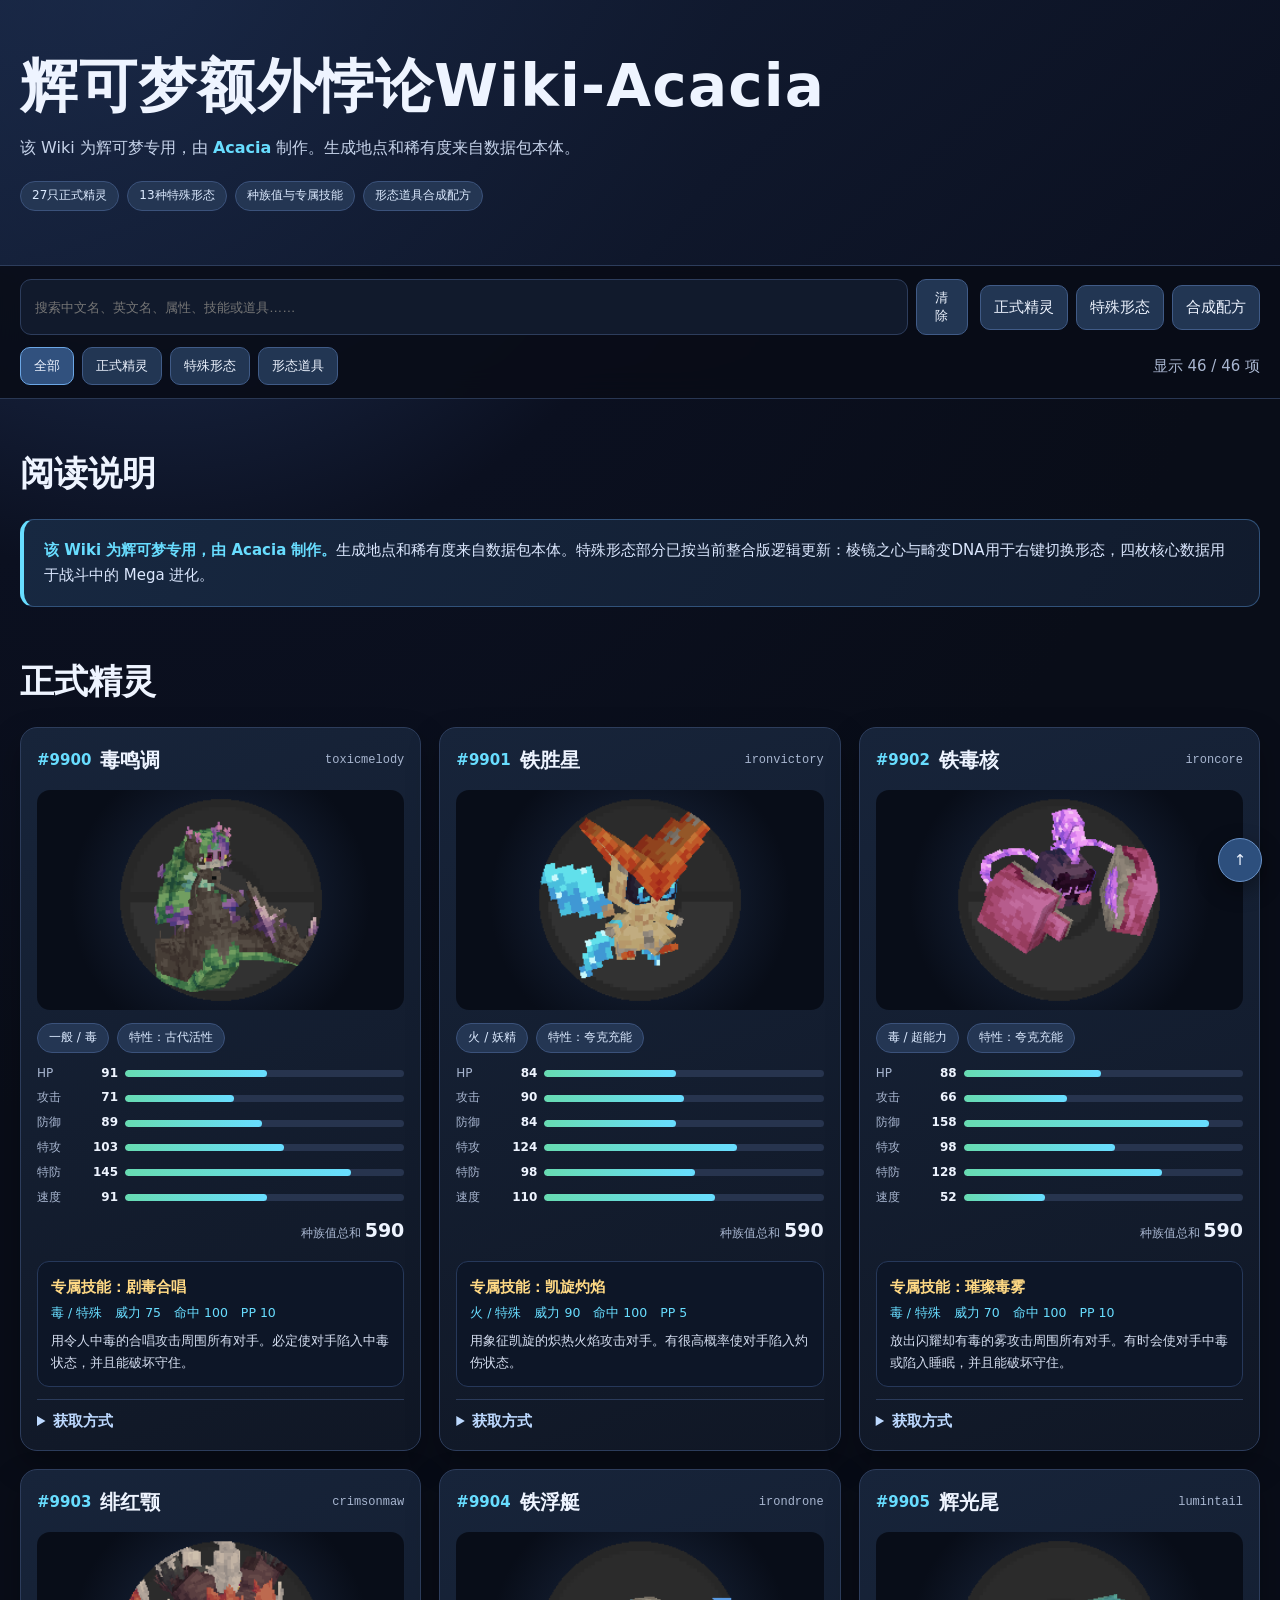
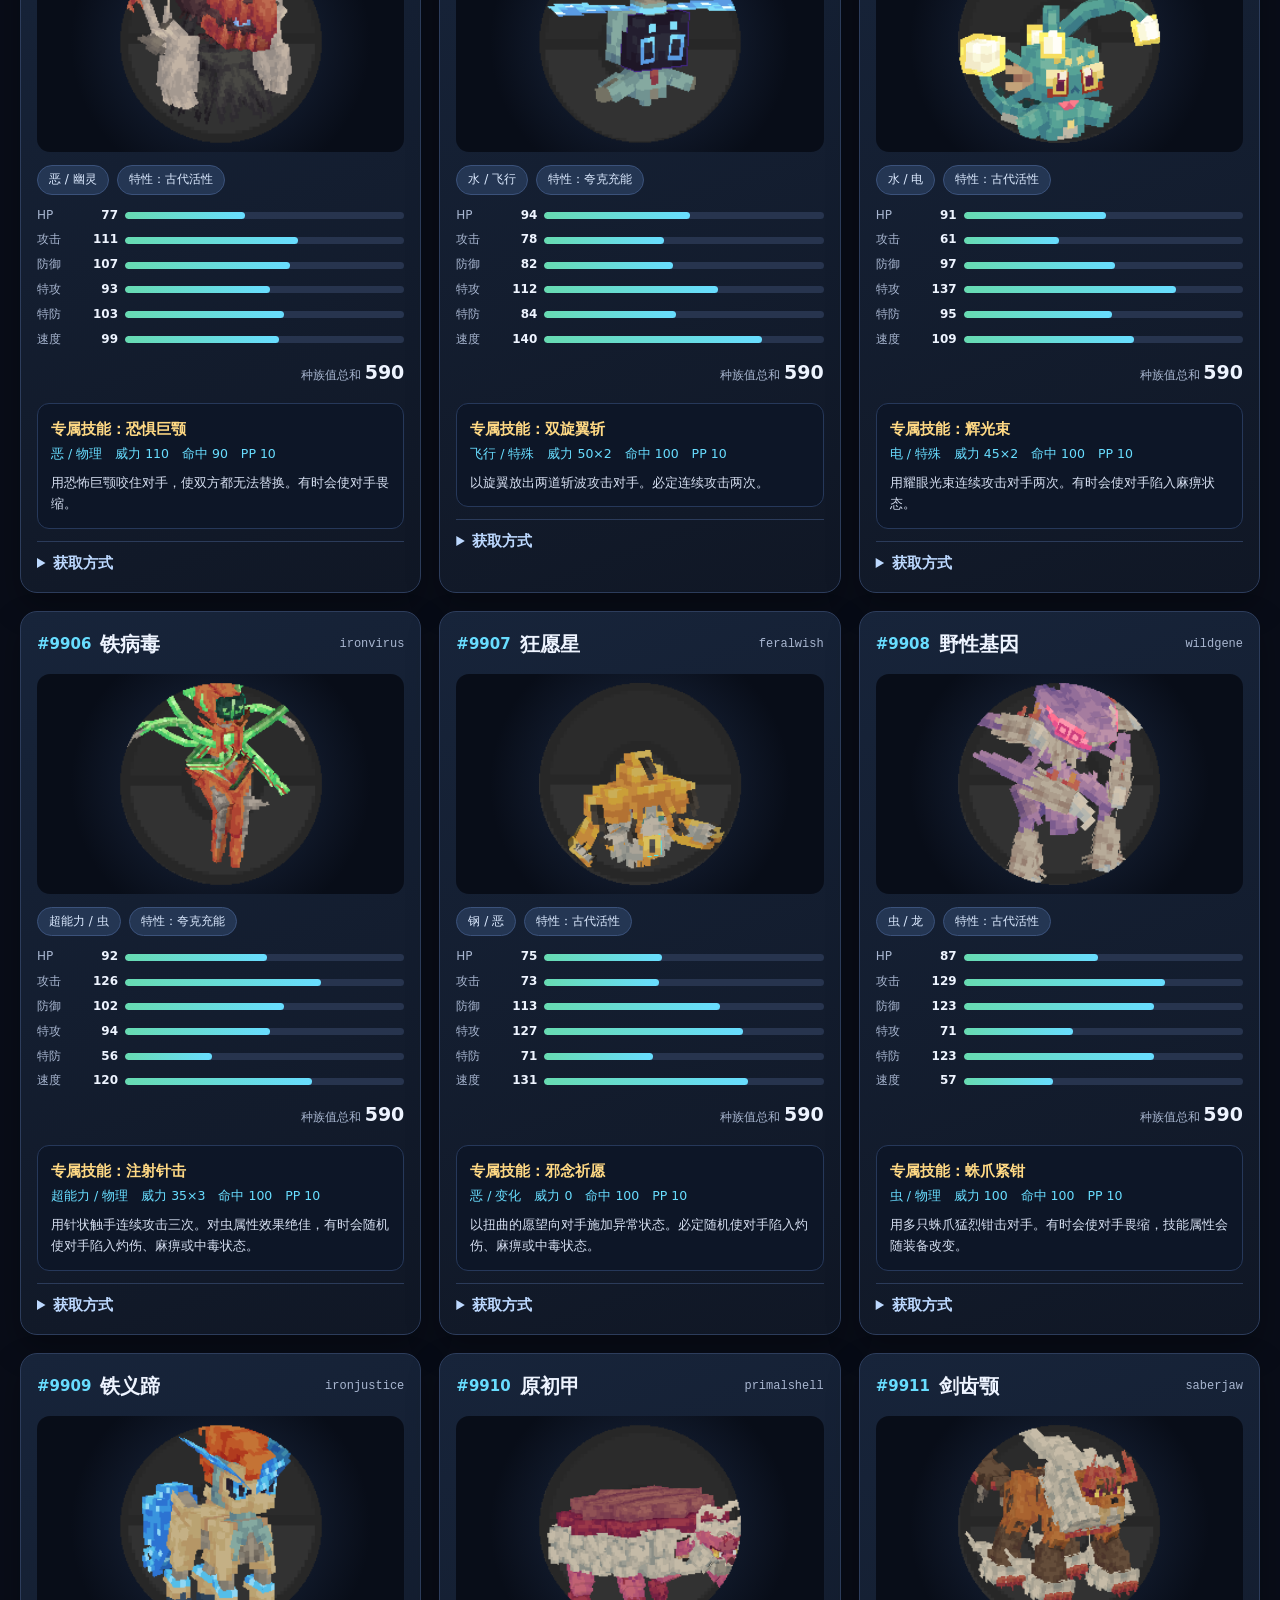
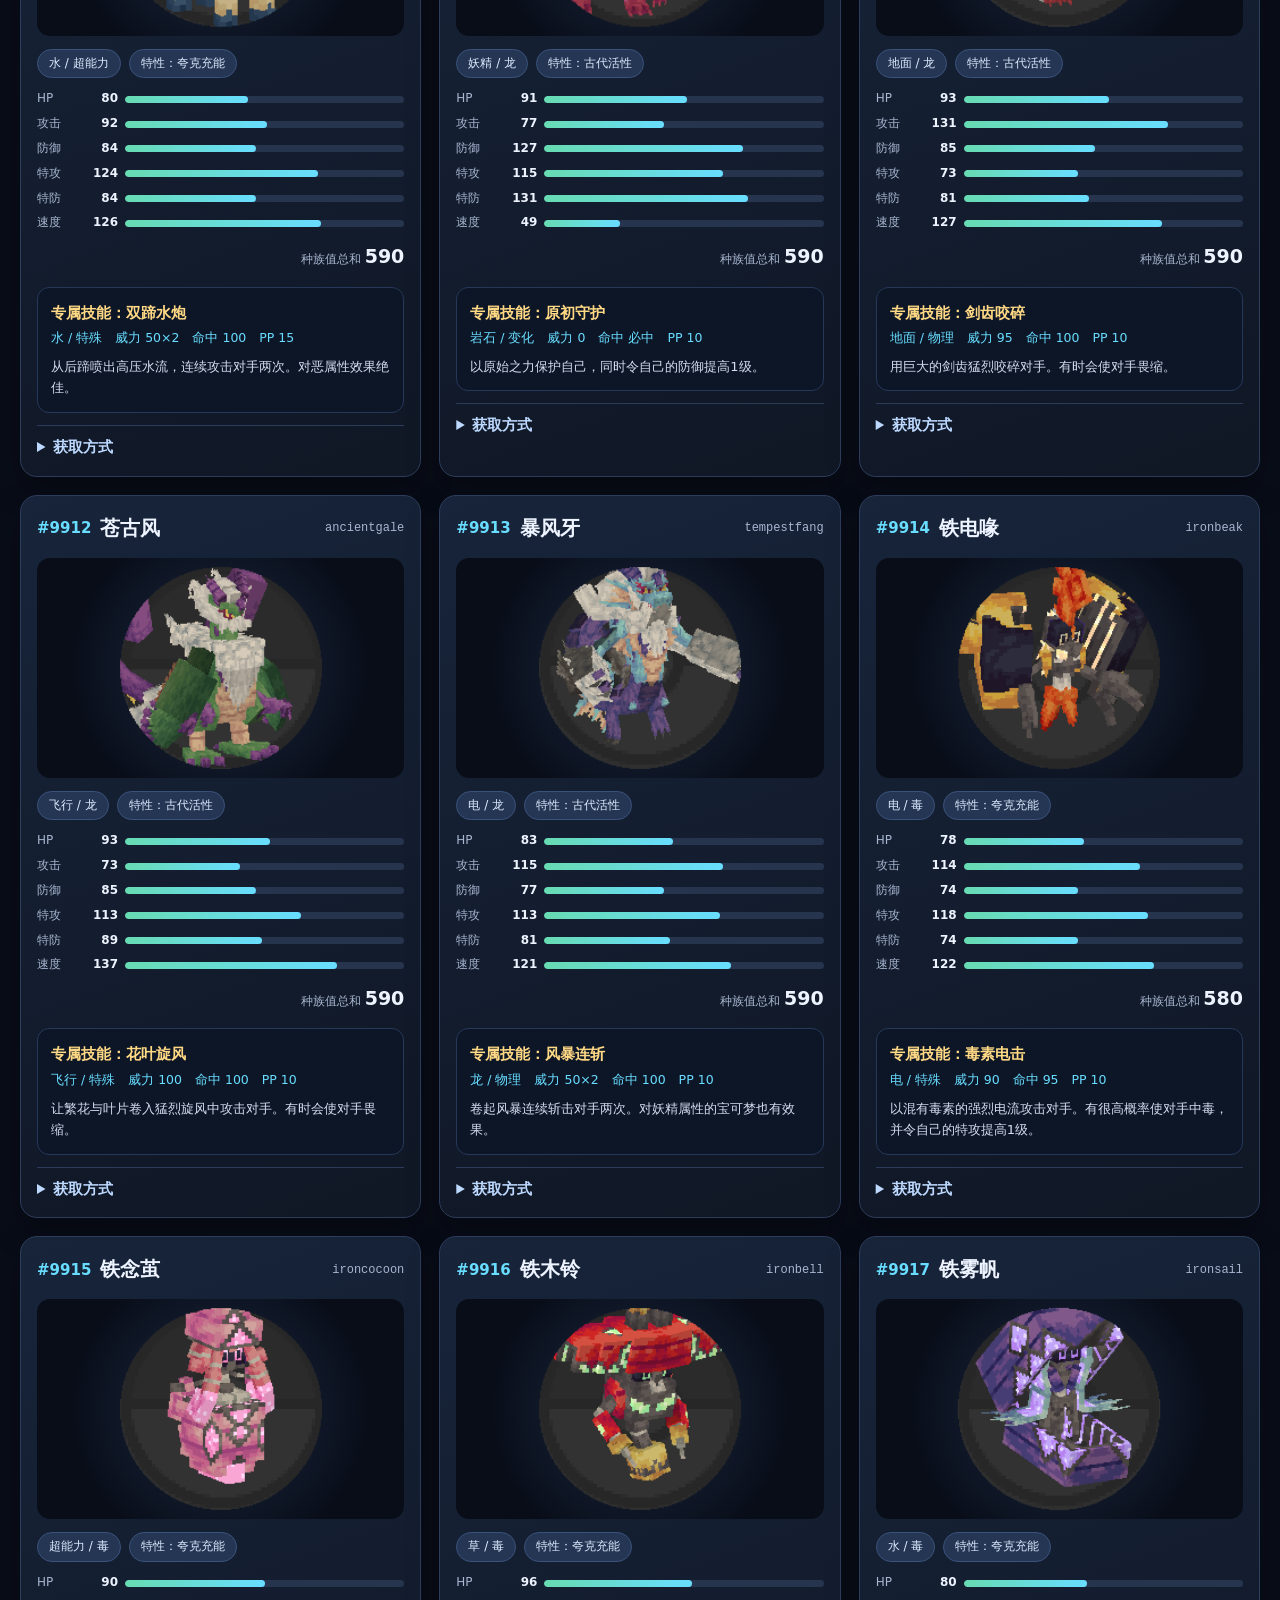
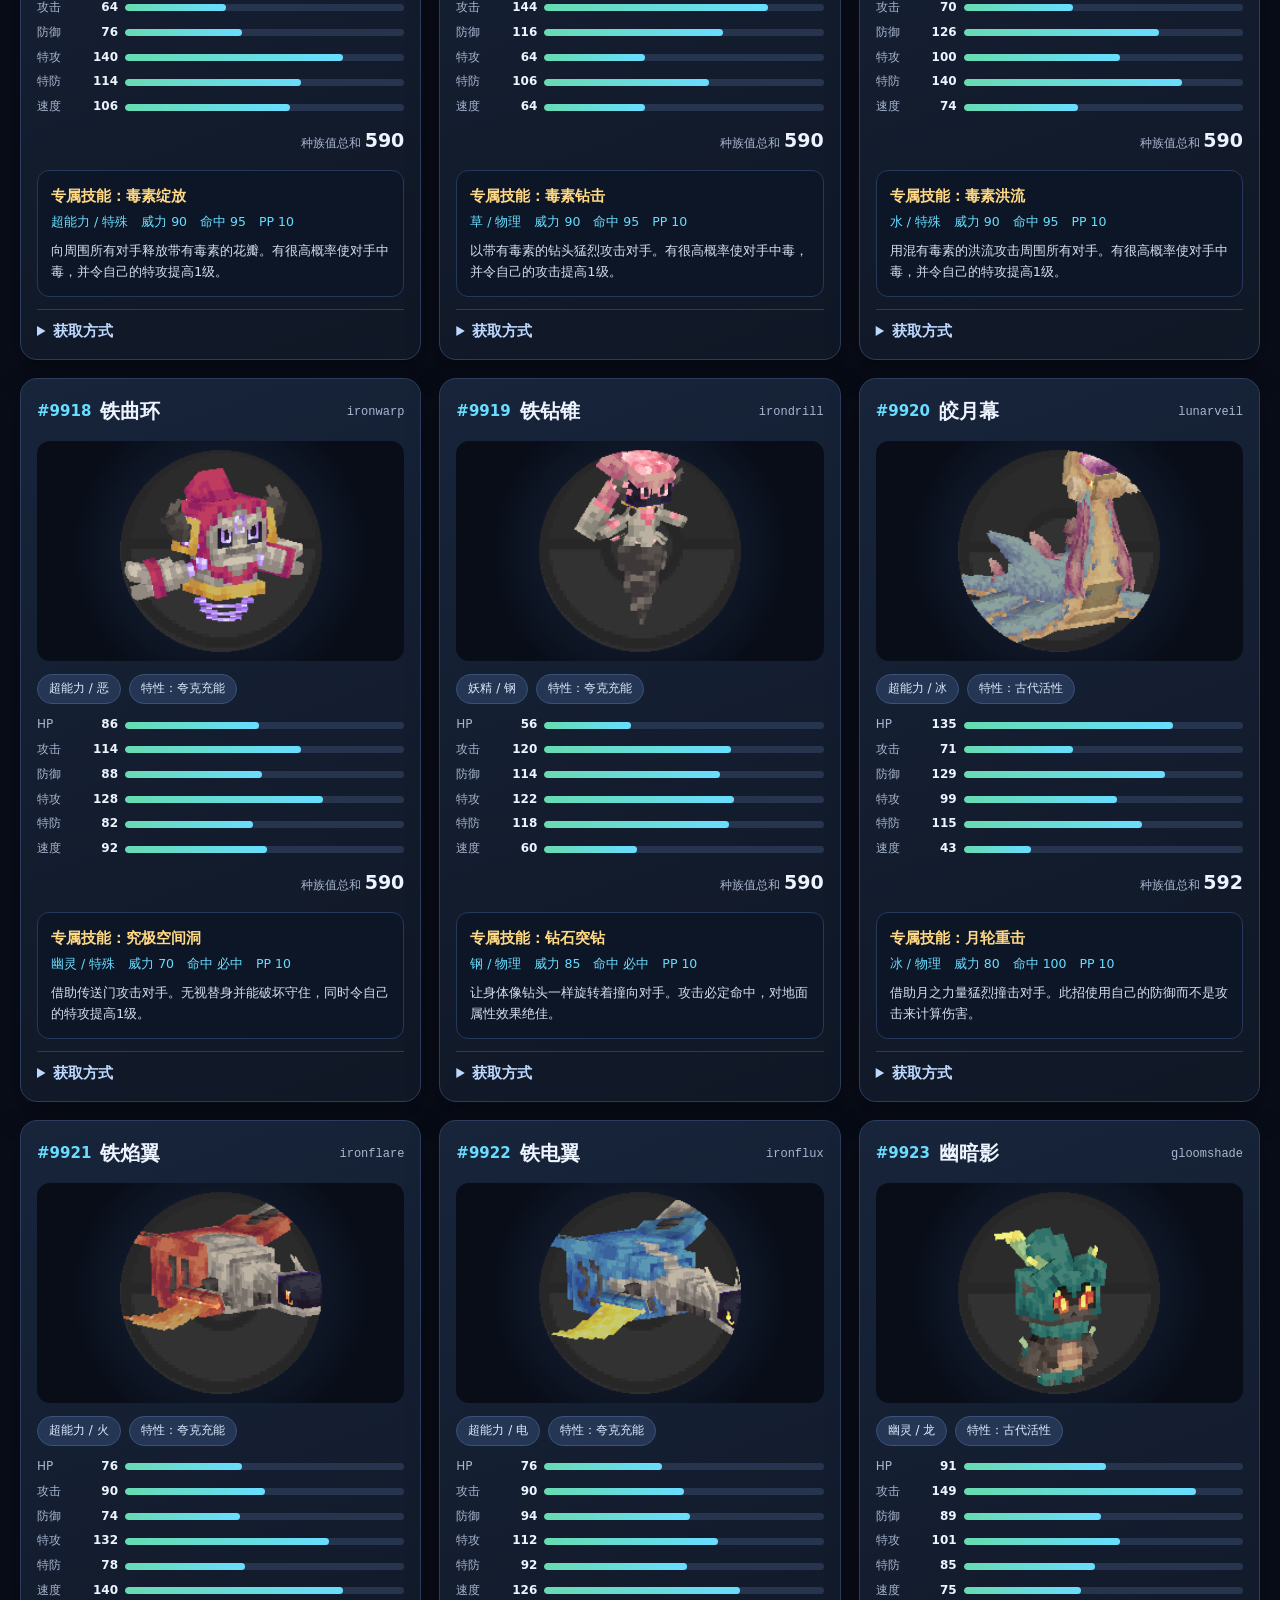
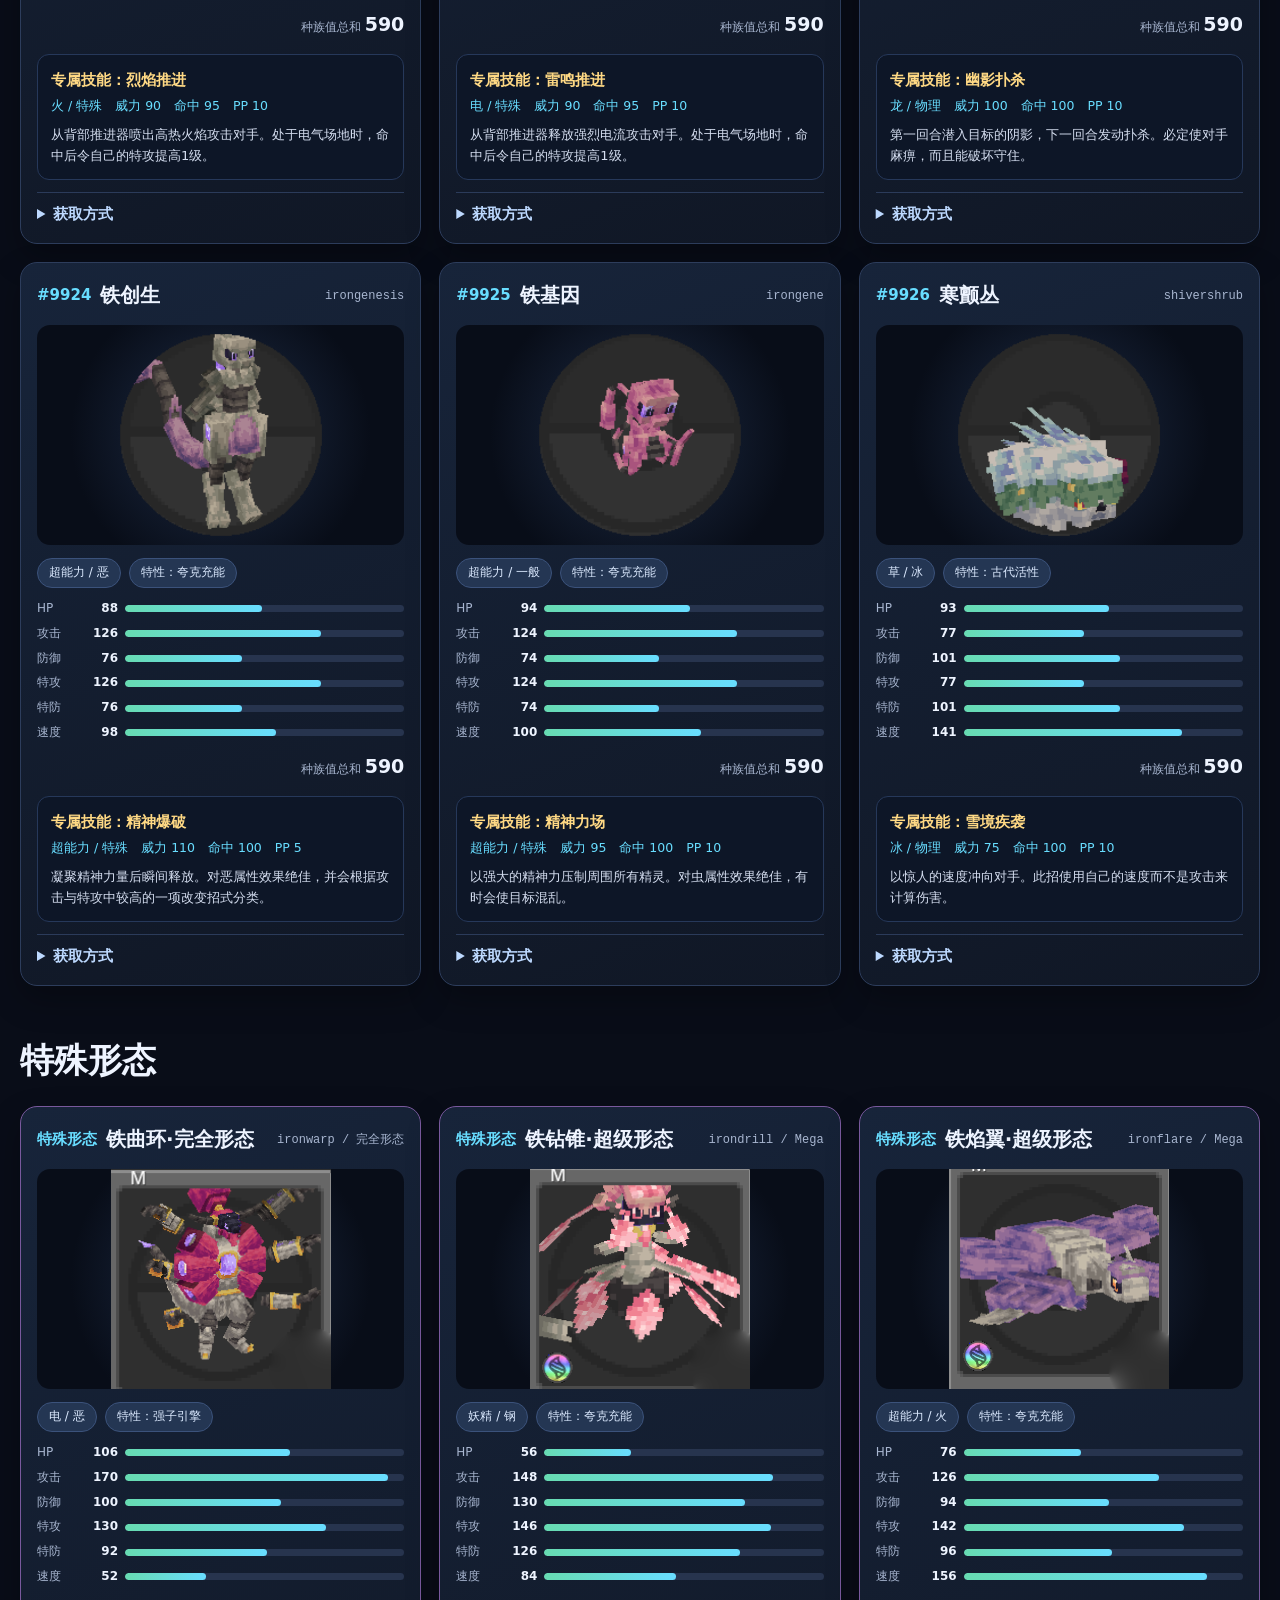
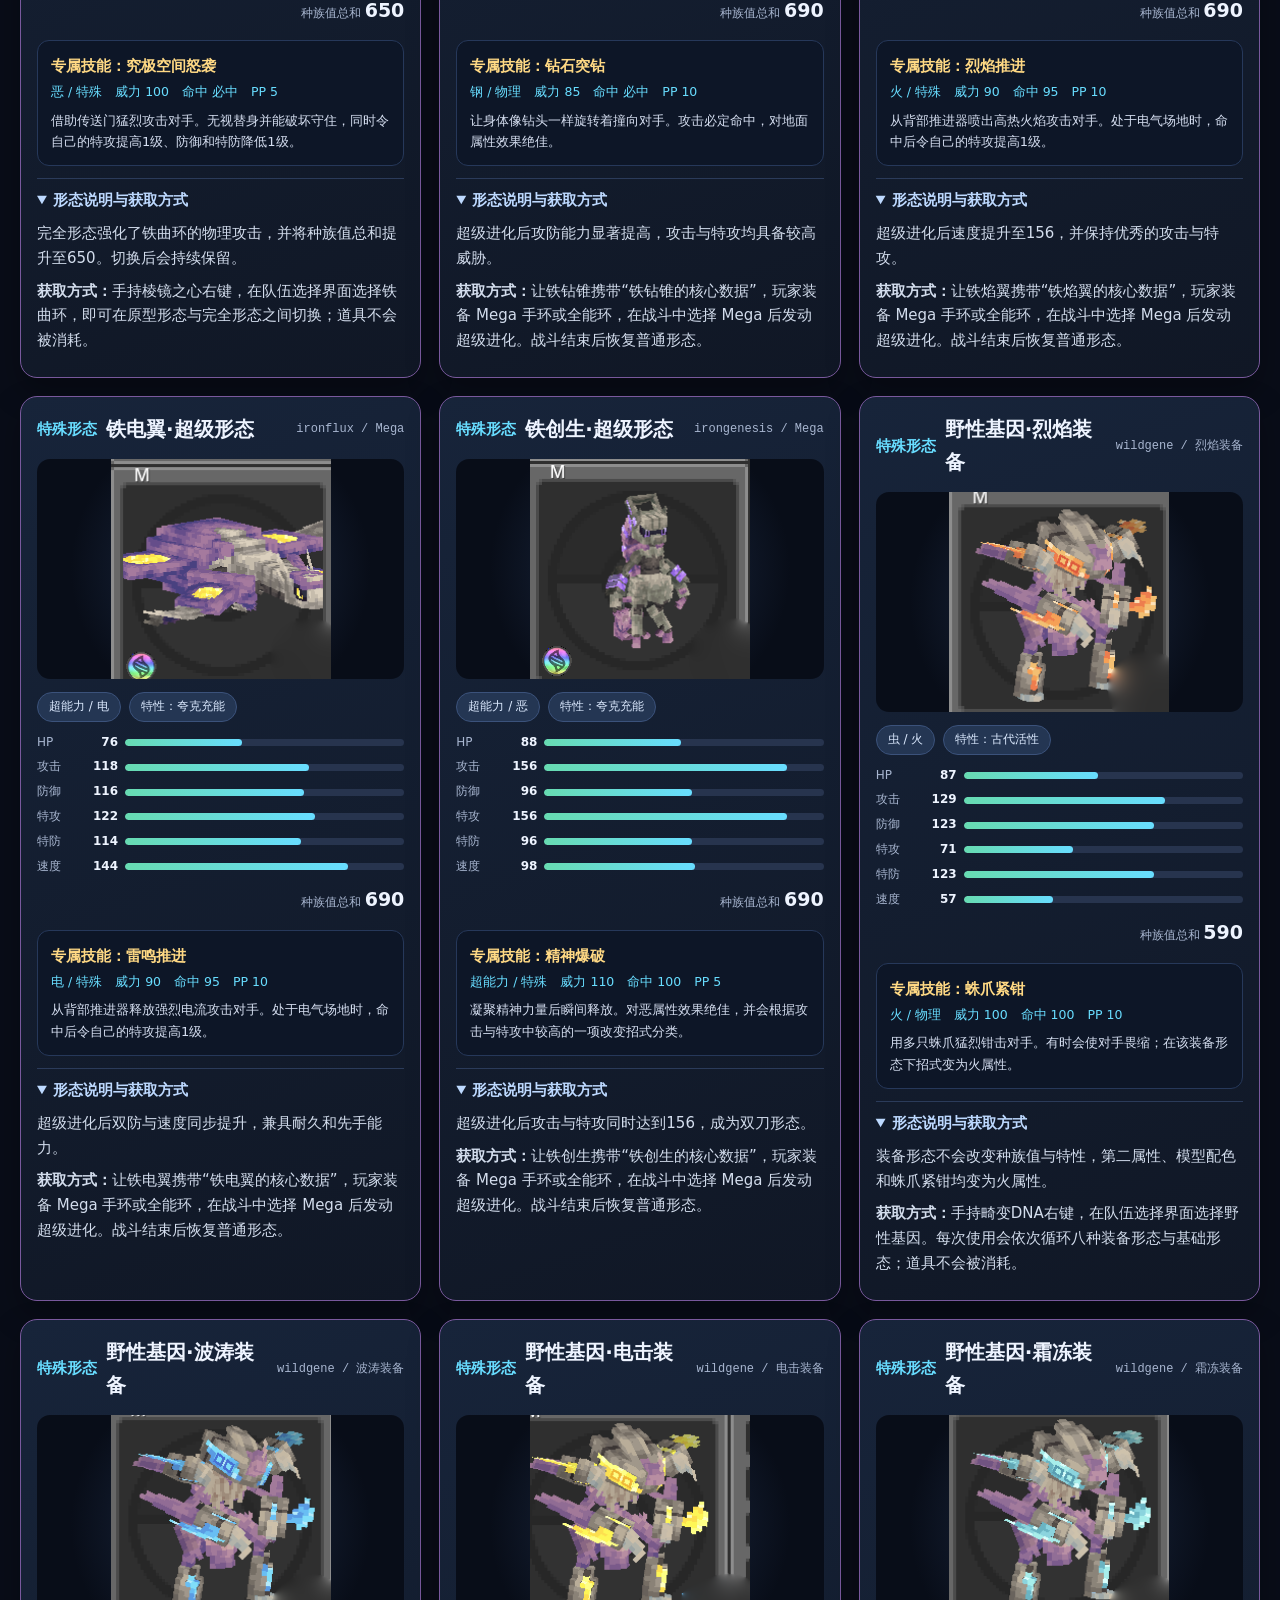
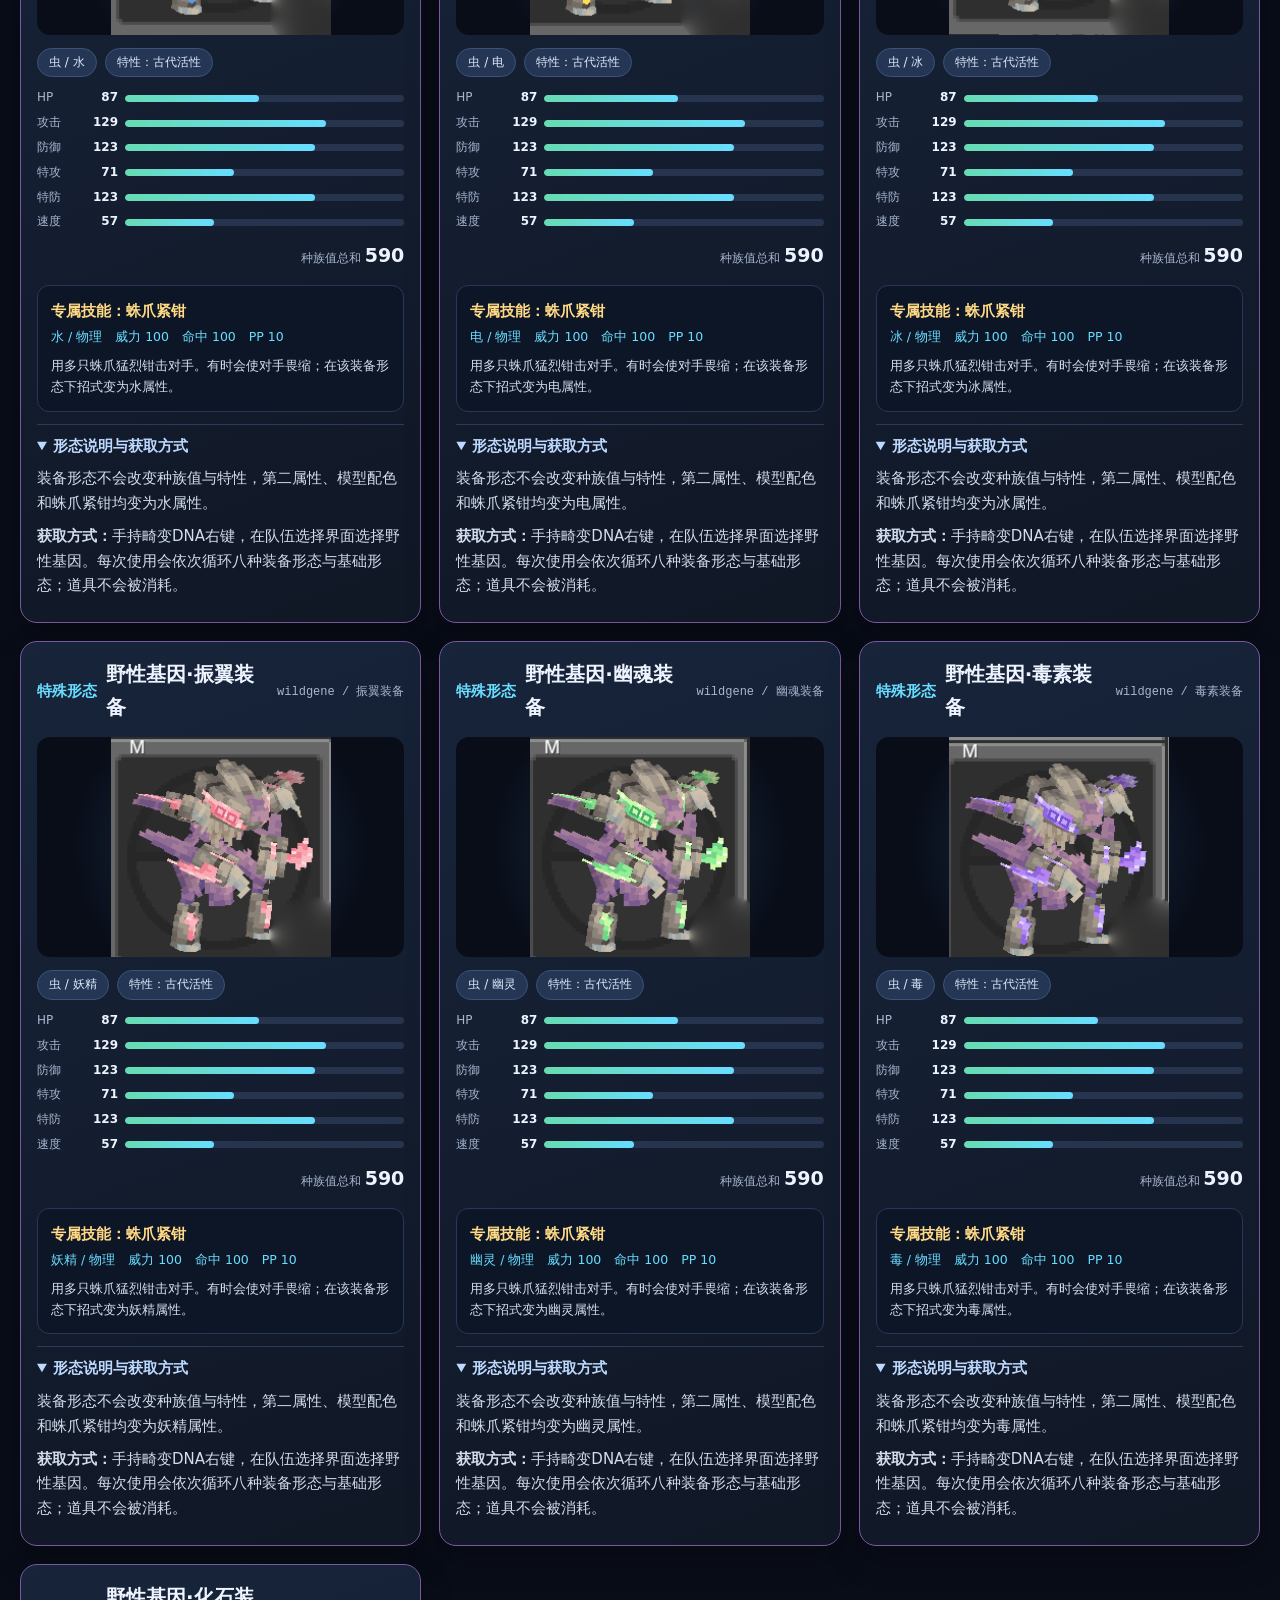
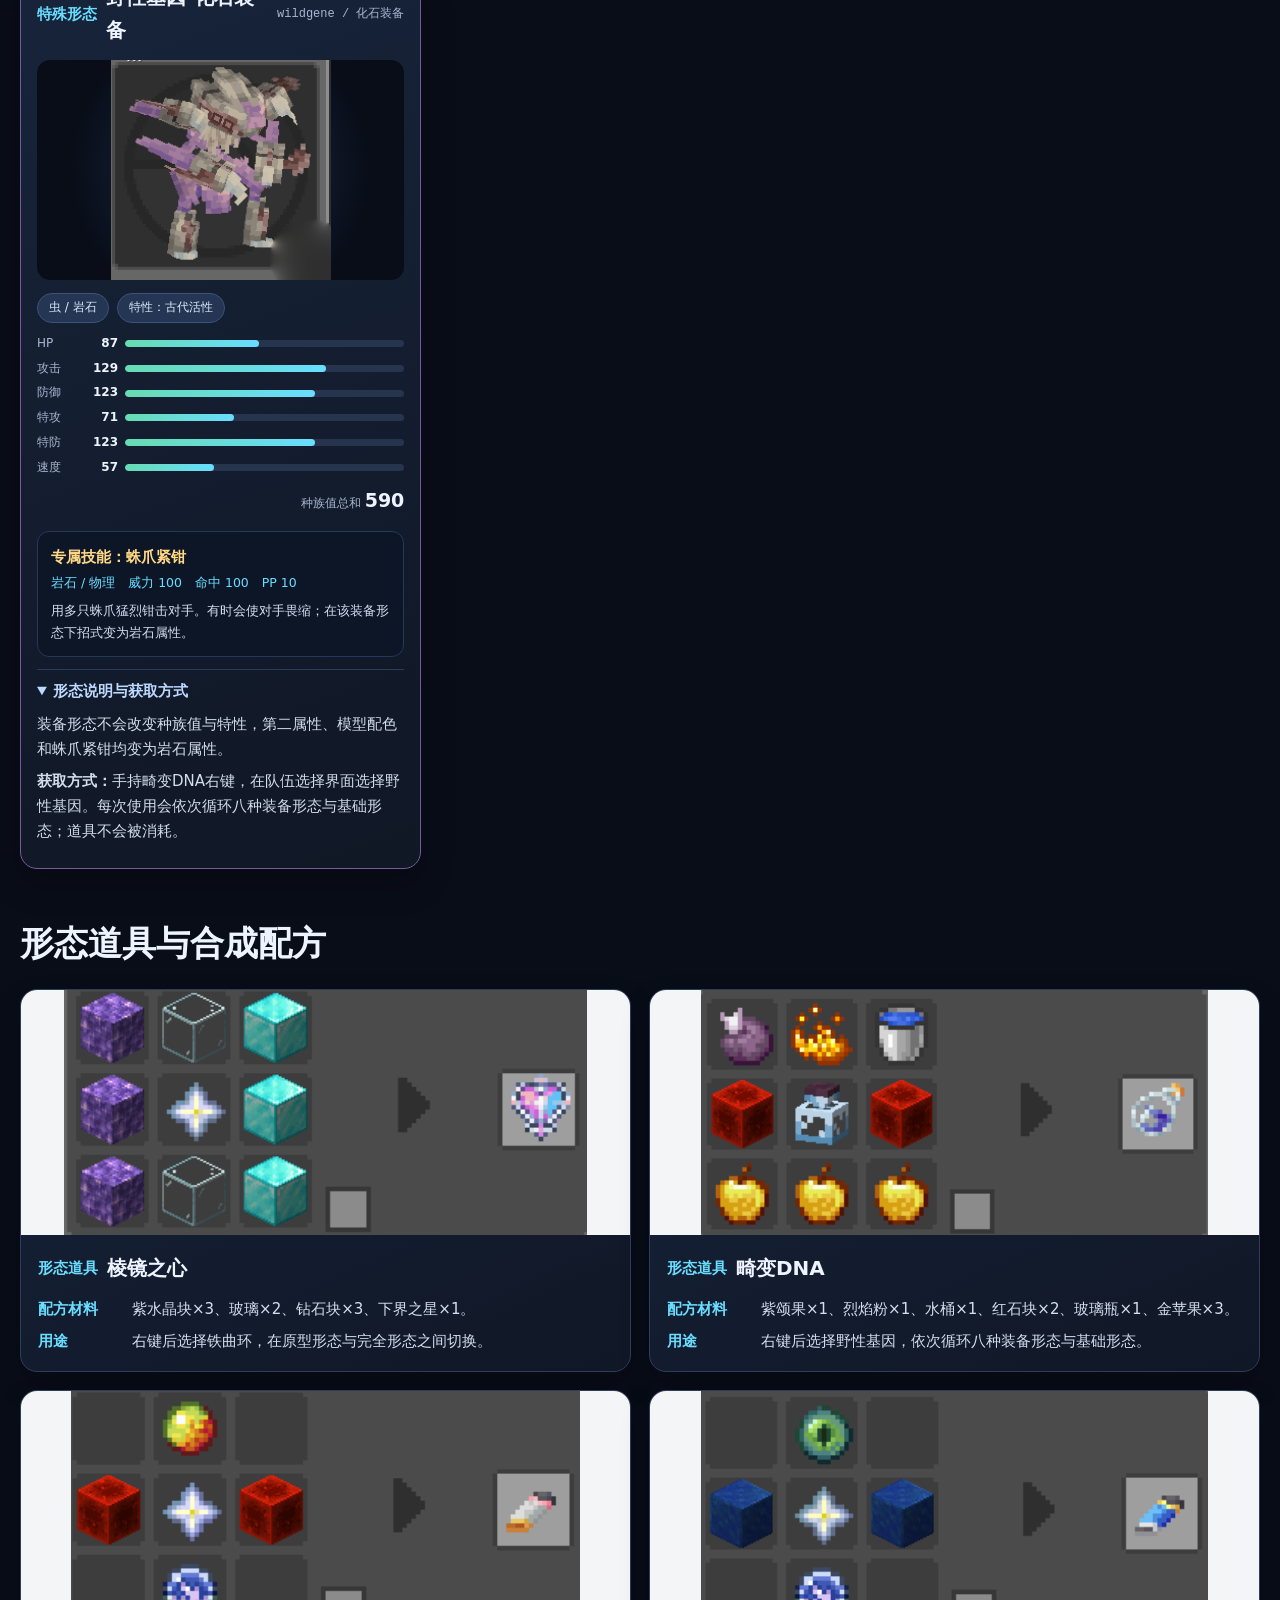
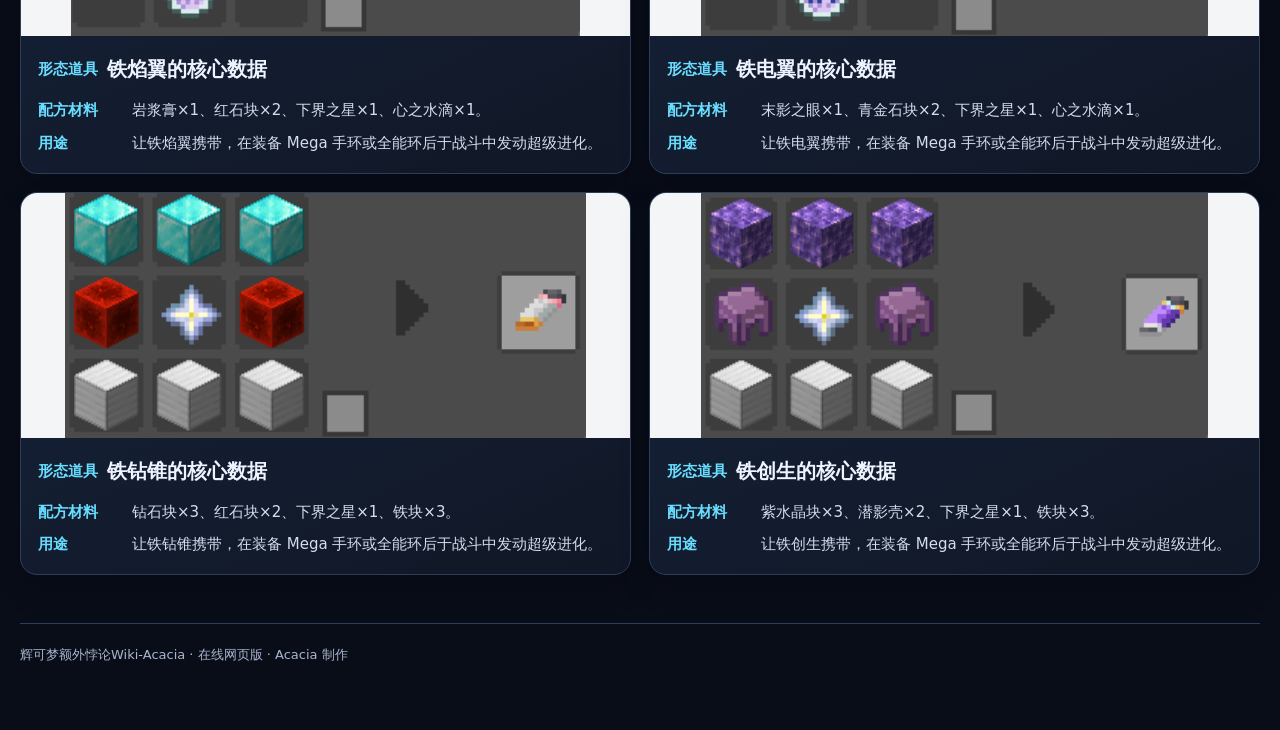
==== index.html @ 133cce6d "发布辉可梦额外悖论 Wiki" ====
<!doctype html>
<html lang="zh-CN">
<head>
<meta charset="utf-8">
<meta name="viewport" content="width=device-width,initial-scale=1">
<meta name="description" content="辉可梦额外悖论宝可梦图文Wiki，由Acacia制作。">
<meta name="theme-color" content="#090d18">
<meta property="og:type" content="website">
<meta property="og:locale" content="zh_CN">
<meta property="og:title" content="辉可梦额外悖论Wiki-Acacia">
<meta property="og:description" content="辉可梦额外悖论宝可梦图文Wiki：精灵、特殊形态、种族值、专属技能与合成配方。">
<link rel="icon" type="image/png" href="[data-uri]">
<title>辉可梦额外悖论Wiki-Acacia</title>
<style>
:root{--bg:#090d18;--panel:#121b2d;--panel2:#18243b;--line:#2d3d5c;--text:#eef4ff;--muted:#a8b6d0;--cyan:#68ddff;--violet:#d798ff;--green:#67dbb1;--gold:#ffd984}
*{box-sizing:border-box}html{scroll-behavior:smooth}body{margin:0;background:radial-gradient(circle at 12% 0,#263b66 0,#0b1020 36rem,#090d18 70rem);color:var(--text);font:15px/1.65 system-ui,-apple-system,"Segoe UI","Microsoft YaHei",sans-serif}
a{color:inherit}header{padding:54px max(20px,calc((100% - 1440px)/2));border-bottom:1px solid var(--line);background:linear-gradient(140deg,#172541cc,#0b1020ee)}
h1{font-size:clamp(30px,5vw,58px);line-height:1.12;margin:0 0 12px;letter-spacing:.02em}h2{margin:46px 0 18px;font-size:clamp(24px,3vw,34px)}h3{margin:0;font-size:20px}.subtitle{max-width:880px;color:#c6d3ea;font-size:16px}.credit{color:var(--cyan);font-weight:700}
.wrap{max-width:1440px;margin:auto;padding:0 20px 64px}.badges,.chips,.nav-links,.filters{display:flex;flex-wrap:wrap;gap:8px}.badges{margin-top:20px}.badge,.chips span{display:inline-block;padding:4px 11px;border-radius:999px;background:#243653;color:#dceaff;border:1px solid #3b527b;font-size:12px}
.topbar{position:sticky;top:0;z-index:10;background:#090d18e8;border-bottom:1px solid #293753;backdrop-filter:blur(16px)}.toolbar{max-width:1440px;margin:auto;padding:13px 20px;display:grid;grid-template-columns:minmax(260px,1fr) auto;gap:12px;align-items:center}.search-wrap{display:flex;gap:8px}input{width:100%;background:#111a2c;border:1px solid var(--line);color:var(--text);padding:11px 14px;border-radius:11px;outline:none}input:focus{border-color:var(--cyan);box-shadow:0 0 0 3px #68ddff22}button,.nav-links a{background:#223653;color:var(--text);border:1px solid #405b87;padding:9px 13px;border-radius:10px;cursor:pointer;text-decoration:none}button:hover,.nav-links a:hover,.filter.active{background:#31517e;border-color:#6ca7e6}.filters{grid-column:1/-1}.status{margin-left:auto;color:var(--muted);align-self:center}
.note{padding:18px 20px;background:linear-gradient(120deg,#172841,#111b2d);border:1px solid #31527a;border-left:4px solid var(--cyan);border-radius:14px;color:#dce8ff}.note b{color:var(--cyan)}
.grid{display:grid;grid-template-columns:repeat(auto-fit,minmax(310px,1fr));gap:18px}.card{min-width:0;background:linear-gradient(160deg,#17243a,#101725);border:1px solid var(--line);border-radius:17px;padding:16px;box-shadow:0 14px 32px #0004;transition:.18s transform,.18s border-color}.card:hover{transform:translateY(-3px);border-color:var(--cyan)}.form-card{border-color:#79599d}.form-card:hover{border-color:var(--violet)}.card-title{display:flex;align-items:center;gap:9px}.card-title h3{flex:1}.dex{color:var(--cyan);font-weight:800}.id{color:var(--muted);font:12px ui-monospace,monospace}
.mon{display:block;width:100%;height:220px;object-fit:contain;background:radial-gradient(circle,#31466e55,#080d18 70%);border-radius:13px;margin:13px 0}.chips{margin-bottom:11px}.stats{display:grid;gap:5px}.stat{display:grid;grid-template-columns:42px 32px 1fr;gap:7px;align-items:center;font-size:12px;color:var(--muted)}.stat b{color:var(--text);text-align:right}.stat i{height:7px;background:#27344e;border-radius:5px;overflow:hidden}.stat em{height:100%;display:block;background:linear-gradient(90deg,var(--green),var(--cyan));border-radius:5px}.total{text-align:right;color:var(--muted);font-size:12px;margin-top:8px}.total b{font-size:19px;color:var(--text)}
.move{margin-top:14px;padding:13px;background:#0d1627;border-radius:12px;border:1px solid #26385a}.move strong{display:block;color:var(--gold)}.move small{display:block;color:var(--cyan);margin-top:3px}.move p{margin:7px 0 0;color:#d5def0;font-size:13px}details{margin-top:12px;border-top:1px solid #2b3b5a;padding-top:9px}summary{cursor:pointer;color:#bdd9ff;font-weight:700}details p{margin:8px 0;color:#d3dded}.spawn-list{padding-left:19px;margin:8px 0}.spawn-list li{margin:5px 0;color:#cdd8ec}code{color:#a5f1ce;background:#0b1423;border:1px solid #24435a;border-radius:5px;padding:2px 6px;font-family:ui-monospace,monospace;font-size:12px}
.recipe-grid{display:grid;grid-template-columns:repeat(auto-fit,minmax(420px,1fr));gap:18px}.recipe-card{background:linear-gradient(155deg,#17233a,#101726);border:1px solid var(--line);border-radius:17px;overflow:hidden;box-shadow:0 14px 30px #0003}.recipe-card img{width:100%;height:245px;object-fit:contain;background:#f4f5f7;display:block}.recipe-body{padding:17px}dl{margin:12px 0 0;display:grid;grid-template-columns:82px 1fr;gap:8px 12px}dt{font-weight:800;color:var(--cyan)}dd{margin:0;color:#d4deef}.empty{display:none;text-align:center;padding:52px 20px;color:var(--muted)}.footer{margin-top:48px;padding-top:20px;border-top:1px solid var(--line);color:var(--muted);font-size:13px}.to-top{position:fixed;right:18px;bottom:18px;width:44px;height:44px;border-radius:50%;display:grid;place-items:center;text-decoration:none;background:#2d4f7d;border:1px solid #6a93c9;box-shadow:0 8px 22px #0006}
@media(max-width:760px){header{padding-top:38px}.wrap{padding:0 12px 45px}.toolbar{padding:10px 12px;grid-template-columns:1fr}.nav-links{display:none}.search-wrap{min-width:0}.filters{grid-column:auto}.status{margin-left:0}.grid{grid-template-columns:1fr}.recipe-grid{grid-template-columns:1fr}.recipe-card img{height:205px}.mon{height:190px}}
</style>
</head>
<body id="top">
<header><h1>辉可梦额外悖论Wiki-Acacia</h1><p class="subtitle">该 Wiki 为辉可梦专用，由 <span class="credit">Acacia</span> 制作。生成地点和稀有度来自数据包本体。</p><div class="badges"><span class="badge">27只正式精灵</span><span class="badge">13种特殊形态</span><span class="badge">种族值与专属技能</span><span class="badge">形态道具合成配方</span></div></header>
<div class="topbar"><div class="toolbar"><div class="search-wrap"><input id="search" type="search" placeholder="搜索中文名、英文名、属性、技能或道具……" aria-label="搜索Wiki"><button id="clear" type="button">清除</button></div><nav class="nav-links"><a href="#pokemon">正式精灵</a><a href="#forms">特殊形态</a><a href="#recipes">合成配方</a></nav><div class="filters"><button class="filter active" data-filter="all">全部</button><button class="filter" data-filter="base">正式精灵</button><button class="filter" data-filter="special">特殊形态</button><button class="filter" data-filter="item">形态道具</button><span class="status" id="status"></span></div></div></div>
<main class="wrap"><section><h2>阅读说明</h2><div class="note"><b>该 Wiki 为辉可梦专用，由 Acacia 制作。</b>生成地点和稀有度来自数据包本体。特殊形态部分已按当前整合版逻辑更新：棱镜之心与畸变DNA用于右键切换形态，四枚核心数据用于战斗中的 Mega 进化。</div></section>
<section id="pokemon" data-section-kind="base"><h2>正式精灵</h2><div class="grid" id="base-grid"><article class="card" data-kind="base" data-search="毒鸣调 toxicmelody 一般 / 毒"><div class="card-title"><span class="dex">#9900</span><h3>毒鸣调</h3><span class="id">toxicmelody</span></div><img class="mon" src="[data-uri]" alt="毒鸣调"><div class="chips"><span>一般 / 毒</span><span>特性：古代活性</span></div><div class="stats"><div class="stat"><span>HP</span><b>91</b><i><em style="width:51%"></em></i></div><div class="stat"><span>攻击</span><b>71</b><i><em style="width:39%"></em></i></div><div class="stat"><span>防御</span><b>89</b><i><em style="width:49%"></em></i></div><div class="stat"><span>特攻</span><b>103</b><i><em style="width:57%"></em></i></div><div class="stat"><span>特防</span><b>145</b><i><em style="width:81%"></em></i></div><div class="stat"><span>速度</span><b>91</b><i><em style="width:51%"></em></i></div></div><div class="total">种族值总和 <b>590</b></div><div class="move"><strong>专属技能：剧毒合唱</strong><small>毒 / 特殊　威力 75　命中 100　PP 10</small><p>用令人中毒的合唱攻击周围所有对手。必定使对手陷入中毒状态，并且能破坏守住。</p></div><details><summary>获取方式</summary><ul class="spawn-list"><li><b>（地面）</b> 沼泽；等级 58-62；超稀有；权重 3.0。</li><li><b>（地面）</b> 丛林；等级 58-62；超稀有；权重 3.0。</li></ul><p class="command"><code>/pokegive @s toxicmelody level=60</code></p></details></article>
<article class="card" data-kind="base" data-search="铁胜星 ironvictory 火 / 妖精"><div class="card-title"><span class="dex">#9901</span><h3>铁胜星</h3><span class="id">ironvictory</span></div><img class="mon" src="[data-uri]" alt="铁胜星"><div class="chips"><span>火 / 妖精</span><span>特性：夸克充能</span></div><div class="stats"><div class="stat"><span>HP</span><b>84</b><i><em style="width:47%"></em></i></div><div class="stat"><span>攻击</span><b>90</b><i><em style="width:50%"></em></i></div><div class="stat"><span>防御</span><b>84</b><i><em style="width:47%"></em></i></div><div class="stat"><span>特攻</span><b>124</b><i><em style="width:69%"></em></i></div><div class="stat"><span>特防</span><b>98</b><i><em style="width:54%"></em></i></div><div class="stat"><span>速度</span><b>110</b><i><em style="width:61%"></em></i></div></div><div class="total">种族值总和 <b>590</b></div><div class="move"><strong>专属技能：凯旋灼焰</strong><small>火 / 特殊　威力 90　命中 100　PP 5</small><p>用象征凯旋的炽热火焰攻击对手。有很高概率使对手陷入灼伤状态。</p></div><details><summary>获取方式</summary><ul class="spawn-list"><li><b>（地面）</b> 魔法类生物群系；等级 58-62；超稀有；权重 3.0。</li><li><b>（地面）</b> 沙漠；等级 58-62；超稀有；权重 3.0。</li><li><b>（地面）</b> 末地；等级 58-62；稀有；权重 3.0。</li></ul><p class="command"><code>/pokegive @s ironvictory level=60</code></p></details></article>
<article class="card" data-kind="base" data-search="铁毒核 ironcore 毒 / 超能力"><div class="card-title"><span class="dex">#9902</span><h3>铁毒核</h3><span class="id">ironcore</span></div><img class="mon" src="[data-uri]" alt="铁毒核"><div class="chips"><span>毒 / 超能力</span><span>特性：夸克充能</span></div><div class="stats"><div class="stat"><span>HP</span><b>88</b><i><em style="width:49%"></em></i></div><div class="stat"><span>攻击</span><b>66</b><i><em style="width:37%"></em></i></div><div class="stat"><span>防御</span><b>158</b><i><em style="width:88%"></em></i></div><div class="stat"><span>特攻</span><b>98</b><i><em style="width:54%"></em></i></div><div class="stat"><span>特防</span><b>128</b><i><em style="width:71%"></em></i></div><div class="stat"><span>速度</span><b>52</b><i><em style="width:29%"></em></i></div></div><div class="total">种族值总和 <b>590</b></div><div class="move"><strong>专属技能：璀璨毒雾</strong><small>毒 / 特殊　威力 70　命中 100　PP 10</small><p>放出闪耀却有毒的雾攻击周围所有对手。有时会使对手中毒或陷入睡眠，并且能破坏守住。</p></div><details><summary>获取方式</summary><ul class="spawn-list"><li><b>（地面）</b> 竹林；等级 58-62；超稀有；权重 3.0。</li><li><b>（地面）</b> 末地；等级 58-62；稀有；权重 3.0。</li></ul><p class="command"><code>/pokegive @s ironcore level=60</code></p></details></article>
<article class="card" data-kind="base" data-search="绯红颚 crimsonmaw 恶 / 幽灵"><div class="card-title"><span class="dex">#9903</span><h3>绯红颚</h3><span class="id">crimsonmaw</span></div><img class="mon" src="[data-uri]" alt="绯红颚"><div class="chips"><span>恶 / 幽灵</span><span>特性：古代活性</span></div><div class="stats"><div class="stat"><span>HP</span><b>77</b><i><em style="width:43%"></em></i></div><div class="stat"><span>攻击</span><b>111</b><i><em style="width:62%"></em></i></div><div class="stat"><span>防御</span><b>107</b><i><em style="width:59%"></em></i></div><div class="stat"><span>特攻</span><b>93</b><i><em style="width:52%"></em></i></div><div class="stat"><span>特防</span><b>103</b><i><em style="width:57%"></em></i></div><div class="stat"><span>速度</span><b>99</b><i><em style="width:55%"></em></i></div></div><div class="total">种族值总和 <b>590</b></div><div class="move"><strong>专属技能：恐惧巨颚</strong><small>恶 / 物理　威力 110　命中 90　PP 10</small><p>用恐怖巨颚咬住对手，使双方都无法替换。有时会使对手畏缩。</p></div><details><summary>获取方式</summary><ul class="spawn-list"><li><b>（地面）</b> 冻原；等级 58-62；超稀有；权重 3.0。</li><li><b>（地面）</b> 深暗之域；等级 58-62；稀有；权重 3.0。</li></ul><p class="command"><code>/pokegive @s crimsonmaw level=60</code></p></details></article>
<article class="card" data-kind="base" data-search="铁浮艇 irondrone 水 / 飞行"><div class="card-title"><span class="dex">#9904</span><h3>铁浮艇</h3><span class="id">irondrone</span></div><img class="mon" src="[data-uri]" alt="铁浮艇"><div class="chips"><span>水 / 飞行</span><span>特性：夸克充能</span></div><div class="stats"><div class="stat"><span>HP</span><b>94</b><i><em style="width:52%"></em></i></div><div class="stat"><span>攻击</span><b>78</b><i><em style="width:43%"></em></i></div><div class="stat"><span>防御</span><b>82</b><i><em style="width:46%"></em></i></div><div class="stat"><span>特攻</span><b>112</b><i><em style="width:62%"></em></i></div><div class="stat"><span>特防</span><b>84</b><i><em style="width:47%"></em></i></div><div class="stat"><span>速度</span><b>140</b><i><em style="width:78%"></em></i></div></div><div class="total">种族值总和 <b>590</b></div><div class="move"><strong>专属技能：双旋翼斩</strong><small>飞行 / 特殊　威力 50&#215;2　命中 100　PP 10</small><p>以旋翼放出两道斩波攻击对手。必定连续攻击两次。</p></div><details><summary>获取方式</summary><ul class="spawn-list"><li><b>（水中）</b> 深海；等级 58-62；超稀有；权重 3.0。</li><li><b>（钓鱼）</b> 深海；等级 58-62；超稀有；权重 4.0；需要能看到天空。</li><li><b>（地面）</b> 末地；等级 58-62；稀有；权重 3.0。</li></ul><p class="command"><code>/pokegive @s irondrone level=60</code></p></details></article>
<article class="card" data-kind="base" data-search="辉光尾 lumintail 水 / 电"><div class="card-title"><span class="dex">#9905</span><h3>辉光尾</h3><span class="id">lumintail</span></div><img class="mon" src="[data-uri]" alt="辉光尾"><div class="chips"><span>水 / 电</span><span>特性：古代活性</span></div><div class="stats"><div class="stat"><span>HP</span><b>91</b><i><em style="width:51%"></em></i></div><div class="stat"><span>攻击</span><b>61</b><i><em style="width:34%"></em></i></div><div class="stat"><span>防御</span><b>97</b><i><em style="width:54%"></em></i></div><div class="stat"><span>特攻</span><b>137</b><i><em style="width:76%"></em></i></div><div class="stat"><span>特防</span><b>95</b><i><em style="width:53%"></em></i></div><div class="stat"><span>速度</span><b>109</b><i><em style="width:61%"></em></i></div></div><div class="total">种族值总和 <b>590</b></div><div class="move"><strong>专属技能：辉光束</strong><small>电 / 特殊　威力 45&#215;2　命中 100　PP 10</small><p>用耀眼光束连续攻击对手两次。有时会使对手陷入麻痹状态。</p></div><details><summary>获取方式</summary><ul class="spawn-list"><li><b>（水中）</b> 深海；等级 58-62；超稀有；权重 3.0。</li><li><b>（钓鱼）</b> 暖水海洋；等级 58-62；超稀有；权重 4.0；需要能看到天空。</li></ul><p class="command"><code>/pokegive @s lumintail level=60</code></p></details></article>
<article class="card" data-kind="base" data-search="铁病毒 ironvirus 超能力 / 虫"><div class="card-title"><span class="dex">#9906</span><h3>铁病毒</h3><span class="id">ironvirus</span></div><img class="mon" src="[data-uri]" alt="铁病毒"><div class="chips"><span>超能力 / 虫</span><span>特性：夸克充能</span></div><div class="stats"><div class="stat"><span>HP</span><b>92</b><i><em style="width:51%"></em></i></div><div class="stat"><span>攻击</span><b>126</b><i><em style="width:70%"></em></i></div><div class="stat"><span>防御</span><b>102</b><i><em style="width:57%"></em></i></div><div class="stat"><span>特攻</span><b>94</b><i><em style="width:52%"></em></i></div><div class="stat"><span>特防</span><b>56</b><i><em style="width:31%"></em></i></div><div class="stat"><span>速度</span><b>120</b><i><em style="width:67%"></em></i></div></div><div class="total">种族值总和 <b>590</b></div><div class="move"><strong>专属技能：注射针击</strong><small>超能力 / 物理　威力 35&#215;3　命中 100　PP 10</small><p>用针状触手连续攻击三次。对虫属性效果绝佳，有时会随机使对手陷入灼伤、麻痹或中毒状态。</p></div><details><summary>获取方式</summary><ul class="spawn-list"><li><b>（地面）</b> 山地；等级 58-62；超稀有；权重 3.0。</li><li><b>（地面）</b> 末地；等级 58-62；稀有；权重 3.0。</li></ul><p class="command"><code>/pokegive @s ironvirus level=60</code></p></details></article>
<article class="card" data-kind="base" data-search="狂愿星 feralwish 钢 / 恶"><div class="card-title"><span class="dex">#9907</span><h3>狂愿星</h3><span class="id">feralwish</span></div><img class="mon" src="[data-uri]" alt="狂愿星"><div class="chips"><span>钢 / 恶</span><span>特性：古代活性</span></div><div class="stats"><div class="stat"><span>HP</span><b>75</b><i><em style="width:42%"></em></i></div><div class="stat"><span>攻击</span><b>73</b><i><em style="width:41%"></em></i></div><div class="stat"><span>防御</span><b>113</b><i><em style="width:63%"></em></i></div><div class="stat"><span>特攻</span><b>127</b><i><em style="width:71%"></em></i></div><div class="stat"><span>特防</span><b>71</b><i><em style="width:39%"></em></i></div><div class="stat"><span>速度</span><b>131</b><i><em style="width:73%"></em></i></div></div><div class="total">种族值总和 <b>590</b></div><div class="move"><strong>专属技能：邪念祈愿</strong><small>恶 / 变化　威力 0　命中 100　PP 10</small><p>以扭曲的愿望向对手施加异常状态。必定随机使对手陷入灼伤、麻痹或中毒状态。</p></div><details><summary>获取方式</summary><ul class="spawn-list"><li><b>（地面）</b> 深暗之域；等级 58-62；稀有；权重 3.0。</li><li><b>（地面）</b> 冻原；等级 58-62；超稀有；权重 3.0。</li></ul><p class="command"><code>/pokegive @s feralwish level=60</code></p></details></article>
<article class="card" data-kind="base" data-search="野性基因 wildgene 虫 / 龙"><div class="card-title"><span class="dex">#9908</span><h3>野性基因</h3><span class="id">wildgene</span></div><img class="mon" src="[data-uri]" alt="野性基因"><div class="chips"><span>虫 / 龙</span><span>特性：古代活性</span></div><div class="stats"><div class="stat"><span>HP</span><b>87</b><i><em style="width:48%"></em></i></div><div class="stat"><span>攻击</span><b>129</b><i><em style="width:72%"></em></i></div><div class="stat"><span>防御</span><b>123</b><i><em style="width:68%"></em></i></div><div class="stat"><span>特攻</span><b>71</b><i><em style="width:39%"></em></i></div><div class="stat"><span>特防</span><b>123</b><i><em style="width:68%"></em></i></div><div class="stat"><span>速度</span><b>57</b><i><em style="width:32%"></em></i></div></div><div class="total">种族值总和 <b>590</b></div><div class="move"><strong>专属技能：蛛爪紧钳</strong><small>虫 / 物理　威力 100　命中 100　PP 10</small><p>用多只蛛爪猛烈钳击对手。有时会使对手畏缩，技能属性会随装备改变。</p></div><details><summary>获取方式</summary><ul class="spawn-list"><li><b>（地面）</b> 丛林；等级 58-62；超稀有；权重 3.0。</li><li><b>（地面）</b> 热带草原；等级 58-62；超稀有；权重 3.0。</li></ul><p class="command"><code>/pokegive @s wildgene level=60</code></p></details></article>
<article class="card" data-kind="base" data-search="铁义蹄 ironjustice 水 / 超能力"><div class="card-title"><span class="dex">#9909</span><h3>铁义蹄</h3><span class="id">ironjustice</span></div><img class="mon" src="[data-uri]" alt="铁义蹄"><div class="chips"><span>水 / 超能力</span><span>特性：夸克充能</span></div><div class="stats"><div class="stat"><span>HP</span><b>80</b><i><em style="width:44%"></em></i></div><div class="stat"><span>攻击</span><b>92</b><i><em style="width:51%"></em></i></div><div class="stat"><span>防御</span><b>84</b><i><em style="width:47%"></em></i></div><div class="stat"><span>特攻</span><b>124</b><i><em style="width:69%"></em></i></div><div class="stat"><span>特防</span><b>84</b><i><em style="width:47%"></em></i></div><div class="stat"><span>速度</span><b>126</b><i><em style="width:70%"></em></i></div></div><div class="total">种族值总和 <b>590</b></div><div class="move"><strong>专属技能：双蹄水炮</strong><small>水 / 特殊　威力 50&#215;2　命中 100　PP 15</small><p>从后蹄喷出高压水流，连续攻击对手两次。对恶属性效果绝佳。</p></div><details><summary>获取方式</summary><ul class="spawn-list"><li><b>（地面）</b> 海滩；等级 58-62；超稀有；权重 10.0。</li><li><b>（地面）</b> 末地；等级 58-62；稀有；权重 3.0。</li></ul><p class="command"><code>/pokegive @s ironjustice level=60</code></p></details></article>
<article class="card" data-kind="base" data-search="原初甲 primalshell 妖精 / 龙"><div class="card-title"><span class="dex">#9910</span><h3>原初甲</h3><span class="id">primalshell</span></div><img class="mon" src="[data-uri]" alt="原初甲"><div class="chips"><span>妖精 / 龙</span><span>特性：古代活性</span></div><div class="stats"><div class="stat"><span>HP</span><b>91</b><i><em style="width:51%"></em></i></div><div class="stat"><span>攻击</span><b>77</b><i><em style="width:43%"></em></i></div><div class="stat"><span>防御</span><b>127</b><i><em style="width:71%"></em></i></div><div class="stat"><span>特攻</span><b>115</b><i><em style="width:64%"></em></i></div><div class="stat"><span>特防</span><b>131</b><i><em style="width:73%"></em></i></div><div class="stat"><span>速度</span><b>49</b><i><em style="width:27%"></em></i></div></div><div class="total">种族值总和 <b>590</b></div><div class="move"><strong>专属技能：原初守护</strong><small>岩石 / 变化　威力 0　命中 必中　PP 10</small><p>以原始之力保护自己，同时令自己的防御提高1级。</p></div><details><summary>获取方式</summary><ul class="spawn-list"><li><b>（地面）</b> 沼泽；等级 58-62；超稀有；权重 3.0。</li><li><b>（地面）</b> 丛林；等级 58-62；超稀有；权重 3.0。</li></ul><p class="command"><code>/pokegive @s primalshell level=60</code></p></details></article>
<article class="card" data-kind="base" data-search="剑齿颚 saberjaw 地面 / 龙"><div class="card-title"><span class="dex">#9911</span><h3>剑齿颚</h3><span class="id">saberjaw</span></div><img class="mon" src="[data-uri]" alt="剑齿颚"><div class="chips"><span>地面 / 龙</span><span>特性：古代活性</span></div><div class="stats"><div class="stat"><span>HP</span><b>93</b><i><em style="width:52%"></em></i></div><div class="stat"><span>攻击</span><b>131</b><i><em style="width:73%"></em></i></div><div class="stat"><span>防御</span><b>85</b><i><em style="width:47%"></em></i></div><div class="stat"><span>特攻</span><b>73</b><i><em style="width:41%"></em></i></div><div class="stat"><span>特防</span><b>81</b><i><em style="width:45%"></em></i></div><div class="stat"><span>速度</span><b>127</b><i><em style="width:71%"></em></i></div></div><div class="total">种族值总和 <b>590</b></div><div class="move"><strong>专属技能：剑齿咬碎</strong><small>地面 / 物理　威力 95　命中 100　PP 10</small><p>用巨大的剑齿猛烈咬碎对手。有时会使对手畏缩。</p></div><details><summary>获取方式</summary><ul class="spawn-list"><li><b>（地面）</b> 丛林；等级 58-62；超稀有；权重 3.0。</li><li><b>（地面）</b> 热带草原；等级 58-62；超稀有；权重 3.0。</li></ul><p class="command"><code>/pokegive @s saberjaw level=60</code></p></details></article>
<article class="card" data-kind="base" data-search="苍古风 ancientgale 飞行 / 龙"><div class="card-title"><span class="dex">#9912</span><h3>苍古风</h3><span class="id">ancientgale</span></div><img class="mon" src="[data-uri]" alt="苍古风"><div class="chips"><span>飞行 / 龙</span><span>特性：古代活性</span></div><div class="stats"><div class="stat"><span>HP</span><b>93</b><i><em style="width:52%"></em></i></div><div class="stat"><span>攻击</span><b>73</b><i><em style="width:41%"></em></i></div><div class="stat"><span>防御</span><b>85</b><i><em style="width:47%"></em></i></div><div class="stat"><span>特攻</span><b>113</b><i><em style="width:63%"></em></i></div><div class="stat"><span>特防</span><b>89</b><i><em style="width:49%"></em></i></div><div class="stat"><span>速度</span><b>137</b><i><em style="width:76%"></em></i></div></div><div class="total">种族值总和 <b>590</b></div><div class="move"><strong>专属技能：花叶旋风</strong><small>飞行 / 特殊　威力 100　命中 100　PP 10</small><p>让繁花与叶片卷入猛烈旋风中攻击对手。有时会使对手畏缩。</p></div><details><summary>获取方式</summary><ul class="spawn-list"><li><b>（地面）</b> 花海类生物群系；等级 58-62；超稀有；权重 3.0。</li><li><b>（地面）</b> 繁花森林；等级 58-62；稀有；权重 3.0。</li></ul><p class="command"><code>/pokegive @s ancientgale level=60</code></p></details></article>
<article class="card" data-kind="base" data-search="暴风牙 tempestfang 电 / 龙"><div class="card-title"><span class="dex">#9913</span><h3>暴风牙</h3><span class="id">tempestfang</span></div><img class="mon" src="[data-uri]" alt="暴风牙"><div class="chips"><span>电 / 龙</span><span>特性：古代活性</span></div><div class="stats"><div class="stat"><span>HP</span><b>83</b><i><em style="width:46%"></em></i></div><div class="stat"><span>攻击</span><b>115</b><i><em style="width:64%"></em></i></div><div class="stat"><span>防御</span><b>77</b><i><em style="width:43%"></em></i></div><div class="stat"><span>特攻</span><b>113</b><i><em style="width:63%"></em></i></div><div class="stat"><span>特防</span><b>81</b><i><em style="width:45%"></em></i></div><div class="stat"><span>速度</span><b>121</b><i><em style="width:67%"></em></i></div></div><div class="total">种族值总和 <b>590</b></div><div class="move"><strong>专属技能：风暴连斩</strong><small>龙 / 物理　威力 50&#215;2　命中 100　PP 10</small><p>卷起风暴连续斩击对手两次。对妖精属性的宝可梦也有效果。</p></div><details><summary>获取方式</summary><ul class="spawn-list"><li><b>（地面）</b> 恶地；等级 58-62；超稀有；权重 3.0。</li><li><b>（地面）</b> 沙漠；等级 58-62；超稀有；权重 3.0。</li><li><b>（地面）</b> 热带草原；等级 58-62；超稀有；权重 3.0。</li></ul><p class="command"><code>/pokegive @s tempestfang level=60</code></p></details></article>
<article class="card" data-kind="base" data-search="铁电喙 ironbeak 电 / 毒"><div class="card-title"><span class="dex">#9914</span><h3>铁电喙</h3><span class="id">ironbeak</span></div><img class="mon" src="[data-uri]" alt="铁电喙"><div class="chips"><span>电 / 毒</span><span>特性：夸克充能</span></div><div class="stats"><div class="stat"><span>HP</span><b>78</b><i><em style="width:43%"></em></i></div><div class="stat"><span>攻击</span><b>114</b><i><em style="width:63%"></em></i></div><div class="stat"><span>防御</span><b>74</b><i><em style="width:41%"></em></i></div><div class="stat"><span>特攻</span><b>118</b><i><em style="width:66%"></em></i></div><div class="stat"><span>特防</span><b>74</b><i><em style="width:41%"></em></i></div><div class="stat"><span>速度</span><b>122</b><i><em style="width:68%"></em></i></div></div><div class="total">种族值总和 <b>580</b></div><div class="move"><strong>专属技能：毒素电击</strong><small>电 / 特殊　威力 90　命中 95　PP 10</small><p>以混有毒素的强烈电流攻击对手。有很高概率使对手中毒，并令自己的特攻提高1级。</p></div><details><summary>获取方式</summary><ul class="spawn-list"><li><b>（地面）</b> 丛林；等级 58-62；超稀有；权重 3.0。</li><li><b>（地面）</b> 热带草原；等级 58-62；超稀有；权重 3.0。</li><li><b>（地面）</b> 末地；等级 58-62；稀有；权重 3.0。</li></ul><p class="command"><code>/pokegive @s ironbeak level=60</code></p></details></article>
<article class="card" data-kind="base" data-search="铁念茧 ironcocoon 超能力 / 毒"><div class="card-title"><span class="dex">#9915</span><h3>铁念茧</h3><span class="id">ironcocoon</span></div><img class="mon" src="[data-uri]" alt="铁念茧"><div class="chips"><span>超能力 / 毒</span><span>特性：夸克充能</span></div><div class="stats"><div class="stat"><span>HP</span><b>90</b><i><em style="width:50%"></em></i></div><div class="stat"><span>攻击</span><b>64</b><i><em style="width:36%"></em></i></div><div class="stat"><span>防御</span><b>76</b><i><em style="width:42%"></em></i></div><div class="stat"><span>特攻</span><b>140</b><i><em style="width:78%"></em></i></div><div class="stat"><span>特防</span><b>114</b><i><em style="width:63%"></em></i></div><div class="stat"><span>速度</span><b>106</b><i><em style="width:59%"></em></i></div></div><div class="total">种族值总和 <b>590</b></div><div class="move"><strong>专属技能：毒素绽放</strong><small>超能力 / 特殊　威力 90　命中 95　PP 10</small><p>向周围所有对手释放带有毒素的花瓣。有很高概率使对手中毒，并令自己的特攻提高1级。</p></div><details><summary>获取方式</summary><ul class="spawn-list"><li><b>（地面）</b> 樱花树林；等级 58-62；超稀有；权重 3.0。</li><li><b>（地面）</b> 冻原；等级 58-62；超稀有；权重 3.0。</li><li><b>（地面）</b> 末地；等级 58-62；稀有；权重 3.0。</li></ul><p class="command"><code>/pokegive @s ironcocoon level=60</code></p></details></article>
<article class="card" data-kind="base" data-search="铁木铃 ironbell 草 / 毒"><div class="card-title"><span class="dex">#9916</span><h3>铁木铃</h3><span class="id">ironbell</span></div><img class="mon" src="[data-uri]" alt="铁木铃"><div class="chips"><span>草 / 毒</span><span>特性：夸克充能</span></div><div class="stats"><div class="stat"><span>HP</span><b>96</b><i><em style="width:53%"></em></i></div><div class="stat"><span>攻击</span><b>144</b><i><em style="width:80%"></em></i></div><div class="stat"><span>防御</span><b>116</b><i><em style="width:64%"></em></i></div><div class="stat"><span>特攻</span><b>64</b><i><em style="width:36%"></em></i></div><div class="stat"><span>特防</span><b>106</b><i><em style="width:59%"></em></i></div><div class="stat"><span>速度</span><b>64</b><i><em style="width:36%"></em></i></div></div><div class="total">种族值总和 <b>590</b></div><div class="move"><strong>专属技能：毒素钻击</strong><small>草 / 物理　威力 90　命中 95　PP 10</small><p>以带有毒素的钻头猛烈攻击对手。有很高概率使对手中毒，并令自己的攻击提高1级。</p></div><details><summary>获取方式</summary><ul class="spawn-list"><li><b>（地面）</b> 花海类生物群系；等级 58-62；超稀有；权重 10.0。</li><li><b>（地面）</b> 丛林；等级 58-62；超稀有；权重 3.0。</li><li><b>（地面）</b> 末地；等级 58-62；稀有；权重 3.0。</li></ul><p class="command"><code>/pokegive @s ironbell level=60</code></p></details></article>
<article class="card" data-kind="base" data-search="铁雾帆 ironsail 水 / 毒"><div class="card-title"><span class="dex">#9917</span><h3>铁雾帆</h3><span class="id">ironsail</span></div><img class="mon" src="[data-uri]" alt="铁雾帆"><div class="chips"><span>水 / 毒</span><span>特性：夸克充能</span></div><div class="stats"><div class="stat"><span>HP</span><b>80</b><i><em style="width:44%"></em></i></div><div class="stat"><span>攻击</span><b>70</b><i><em style="width:39%"></em></i></div><div class="stat"><span>防御</span><b>126</b><i><em style="width:70%"></em></i></div><div class="stat"><span>特攻</span><b>100</b><i><em style="width:56%"></em></i></div><div class="stat"><span>特防</span><b>140</b><i><em style="width:78%"></em></i></div><div class="stat"><span>速度</span><b>74</b><i><em style="width:41%"></em></i></div></div><div class="total">种族值总和 <b>590</b></div><div class="move"><strong>专属技能：毒素洪流</strong><small>水 / 特殊　威力 90　命中 95　PP 10</small><p>用混有毒素的洪流攻击周围所有对手。有很高概率使对手中毒，并令自己的特攻提高1级。</p></div><details><summary>获取方式</summary><ul class="spawn-list"><li><b>（地面）</b> 海岸；等级 58-62；超稀有；权重 3.0。</li><li><b>（水中）</b> 深海、海洋（任一）；等级 58-62；超稀有；权重 3.0。</li><li><b>（钓鱼）</b> 深海、海洋（任一）；等级 58-62；超稀有；权重 4.0。</li><li><b>（地面）</b> 末地；等级 58-62；稀有；权重 3.0。</li></ul><p class="command"><code>/pokegive @s ironsail level=60</code></p></details></article>
<article class="card" data-kind="base" data-search="铁曲环 ironwarp 超能力 / 恶"><div class="card-title"><span class="dex">#9918</span><h3>铁曲环</h3><span class="id">ironwarp</span></div><img class="mon" src="[data-uri]" alt="铁曲环"><div class="chips"><span>超能力 / 恶</span><span>特性：夸克充能</span></div><div class="stats"><div class="stat"><span>HP</span><b>86</b><i><em style="width:48%"></em></i></div><div class="stat"><span>攻击</span><b>114</b><i><em style="width:63%"></em></i></div><div class="stat"><span>防御</span><b>88</b><i><em style="width:49%"></em></i></div><div class="stat"><span>特攻</span><b>128</b><i><em style="width:71%"></em></i></div><div class="stat"><span>特防</span><b>82</b><i><em style="width:46%"></em></i></div><div class="stat"><span>速度</span><b>92</b><i><em style="width:51%"></em></i></div></div><div class="total">种族值总和 <b>590</b></div><div class="move"><strong>专属技能：究极空间洞</strong><small>幽灵 / 特殊　威力 70　命中 必中　PP 10</small><p>借助传送门攻击对手。无视替身并能破坏守住，同时令自己的特攻提高1级。</p></div><details><summary>获取方式</summary><ul class="spawn-list"><li><b>（地面）</b> 深暗之域；等级 58-62；稀有；权重 3.0。</li><li><b>（地面）</b> 恶地；等级 58-62；超稀有；权重 3.0。</li><li><b>（地面）</b> 沙漠；等级 58-62；超稀有；权重 3.0。</li><li><b>（地面）</b> 末地；等级 58-62；稀有；权重 3.0。</li></ul><p class="command"><code>/pokegive @s ironwarp level=60</code></p></details></article>
<article class="card" data-kind="base" data-search="铁钻锥 irondrill 妖精 / 钢"><div class="card-title"><span class="dex">#9919</span><h3>铁钻锥</h3><span class="id">irondrill</span></div><img class="mon" src="[data-uri]" alt="铁钻锥"><div class="chips"><span>妖精 / 钢</span><span>特性：夸克充能</span></div><div class="stats"><div class="stat"><span>HP</span><b>56</b><i><em style="width:31%"></em></i></div><div class="stat"><span>攻击</span><b>120</b><i><em style="width:67%"></em></i></div><div class="stat"><span>防御</span><b>114</b><i><em style="width:63%"></em></i></div><div class="stat"><span>特攻</span><b>122</b><i><em style="width:68%"></em></i></div><div class="stat"><span>特防</span><b>118</b><i><em style="width:66%"></em></i></div><div class="stat"><span>速度</span><b>60</b><i><em style="width:33%"></em></i></div></div><div class="total">种族值总和 <b>590</b></div><div class="move"><strong>专属技能：钻石突钻</strong><small>钢 / 物理　威力 85　命中 必中　PP 10</small><p>让身体像钻头一样旋转着撞向对手。攻击必定命中，对地面属性效果绝佳。</p></div><details><summary>获取方式</summary><ul class="spawn-list"><li><b>（地面）</b> 深暗之域；等级 58-62；稀有；权重 3.0。</li><li><b>（地面）</b> 洞穴；等级 58-62；超稀有；权重 3.0。</li><li><b>（地面）</b> 末地；等级 58-62；稀有；权重 3.0。</li></ul><p class="command"><code>/pokegive @s irondrill level=60</code></p></details></article>
<article class="card" data-kind="base" data-search="皎月幕 lunarveil 超能力 / 冰"><div class="card-title"><span class="dex">#9920</span><h3>皎月幕</h3><span class="id">lunarveil</span></div><img class="mon" src="[data-uri]" alt="皎月幕"><div class="chips"><span>超能力 / 冰</span><span>特性：古代活性</span></div><div class="stats"><div class="stat"><span>HP</span><b>135</b><i><em style="width:75%"></em></i></div><div class="stat"><span>攻击</span><b>71</b><i><em style="width:39%"></em></i></div><div class="stat"><span>防御</span><b>129</b><i><em style="width:72%"></em></i></div><div class="stat"><span>特攻</span><b>99</b><i><em style="width:55%"></em></i></div><div class="stat"><span>特防</span><b>115</b><i><em style="width:64%"></em></i></div><div class="stat"><span>速度</span><b>43</b><i><em style="width:24%"></em></i></div></div><div class="total">种族值总和 <b>592</b></div><div class="move"><strong>专属技能：月轮重击</strong><small>冰 / 物理　威力 80　命中 100　PP 10</small><p>借助月之力量猛烈撞击对手。此招使用自己的防御而不是攻击来计算伤害。</p></div><details><summary>获取方式</summary><ul class="spawn-list"><li><b>（水中）</b> 海洋、暖水海洋、深海、冷水海洋（任一）；等级 58-62；超稀有；权重 3.0。</li><li><b>（钓鱼）</b> 海洋、暖水海洋、深海、冷水海洋（任一）；等级 58-62；超稀有；权重 4.0。</li></ul><p class="command"><code>/pokegive @s lunarveil level=60</code></p></details></article>
<article class="card" data-kind="base" data-search="铁焰翼 ironflare 超能力 / 火"><div class="card-title"><span class="dex">#9921</span><h3>铁焰翼</h3><span class="id">ironflare</span></div><img class="mon" src="[data-uri]" alt="铁焰翼"><div class="chips"><span>超能力 / 火</span><span>特性：夸克充能</span></div><div class="stats"><div class="stat"><span>HP</span><b>76</b><i><em style="width:42%"></em></i></div><div class="stat"><span>攻击</span><b>90</b><i><em style="width:50%"></em></i></div><div class="stat"><span>防御</span><b>74</b><i><em style="width:41%"></em></i></div><div class="stat"><span>特攻</span><b>132</b><i><em style="width:73%"></em></i></div><div class="stat"><span>特防</span><b>78</b><i><em style="width:43%"></em></i></div><div class="stat"><span>速度</span><b>140</b><i><em style="width:78%"></em></i></div></div><div class="total">种族值总和 <b>590</b></div><div class="move"><strong>专属技能：烈焰推进</strong><small>火 / 特殊　威力 90　命中 95　PP 10</small><p>从背部推进器喷出高热火焰攻击对手。处于电气场地时，命中后令自己的特攻提高1级。</p></div><details><summary>获取方式</summary><ul class="spawn-list"><li><b>（地面）</b> 冻原；等级 58-62；超稀有；权重 3.0。</li><li><b>（地面）</b> 山脉；等级 58-62；超稀有；权重 3.0。</li><li><b>（地面）</b> 末地；等级 58-62；稀有；权重 3.0。</li></ul><p class="command"><code>/pokegive @s ironflare level=60</code></p></details></article>
<article class="card" data-kind="base" data-search="铁电翼 ironflux 超能力 / 电"><div class="card-title"><span class="dex">#9922</span><h3>铁电翼</h3><span class="id">ironflux</span></div><img class="mon" src="[data-uri]" alt="铁电翼"><div class="chips"><span>超能力 / 电</span><span>特性：夸克充能</span></div><div class="stats"><div class="stat"><span>HP</span><b>76</b><i><em style="width:42%"></em></i></div><div class="stat"><span>攻击</span><b>90</b><i><em style="width:50%"></em></i></div><div class="stat"><span>防御</span><b>94</b><i><em style="width:52%"></em></i></div><div class="stat"><span>特攻</span><b>112</b><i><em style="width:62%"></em></i></div><div class="stat"><span>特防</span><b>92</b><i><em style="width:51%"></em></i></div><div class="stat"><span>速度</span><b>126</b><i><em style="width:70%"></em></i></div></div><div class="total">种族值总和 <b>590</b></div><div class="move"><strong>专属技能：雷鸣推进</strong><small>电 / 特殊　威力 90　命中 95　PP 10</small><p>从背部推进器释放强烈电流攻击对手。处于电气场地时，命中后令自己的特攻提高1级。</p></div><details><summary>获取方式</summary><ul class="spawn-list"><li><b>（地面）</b> 冻原；等级 58-62；超稀有；权重 3.0。</li><li><b>（地面）</b> 山脉；等级 58-62；超稀有；权重 3.0。</li><li><b>（地面）</b> 末地；等级 58-62；稀有；权重 3.0。</li></ul><p class="command"><code>/pokegive @s ironflux level=60</code></p></details></article>
<article class="card" data-kind="base" data-search="幽暗影 gloomshade 幽灵 / 龙"><div class="card-title"><span class="dex">#9923</span><h3>幽暗影</h3><span class="id">gloomshade</span></div><img class="mon" src="[data-uri]" alt="幽暗影"><div class="chips"><span>幽灵 / 龙</span><span>特性：古代活性</span></div><div class="stats"><div class="stat"><span>HP</span><b>91</b><i><em style="width:51%"></em></i></div><div class="stat"><span>攻击</span><b>149</b><i><em style="width:83%"></em></i></div><div class="stat"><span>防御</span><b>89</b><i><em style="width:49%"></em></i></div><div class="stat"><span>特攻</span><b>101</b><i><em style="width:56%"></em></i></div><div class="stat"><span>特防</span><b>85</b><i><em style="width:47%"></em></i></div><div class="stat"><span>速度</span><b>75</b><i><em style="width:42%"></em></i></div></div><div class="total">种族值总和 <b>590</b></div><div class="move"><strong>专属技能：幽影扑杀</strong><small>龙 / 物理　威力 100　命中 100　PP 10</small><p>第一回合潜入目标的阴影，下一回合发动扑杀。必定使对手麻痹，而且能破坏守住。</p></div><details><summary>获取方式</summary><ul class="spawn-list"><li><b>（地面）</b> 深暗之域；等级 58-62；稀有；权重 3.0。</li></ul><p class="command"><code>/pokegive @s gloomshade level=60</code></p></details></article>
<article class="card" data-kind="base" data-search="铁创生 irongenesis 超能力 / 恶"><div class="card-title"><span class="dex">#9924</span><h3>铁创生</h3><span class="id">irongenesis</span></div><img class="mon" src="[data-uri]" alt="铁创生"><div class="chips"><span>超能力 / 恶</span><span>特性：夸克充能</span></div><div class="stats"><div class="stat"><span>HP</span><b>88</b><i><em style="width:49%"></em></i></div><div class="stat"><span>攻击</span><b>126</b><i><em style="width:70%"></em></i></div><div class="stat"><span>防御</span><b>76</b><i><em style="width:42%"></em></i></div><div class="stat"><span>特攻</span><b>126</b><i><em style="width:70%"></em></i></div><div class="stat"><span>特防</span><b>76</b><i><em style="width:42%"></em></i></div><div class="stat"><span>速度</span><b>98</b><i><em style="width:54%"></em></i></div></div><div class="total">种族值总和 <b>590</b></div><div class="move"><strong>专属技能：精神爆破</strong><small>超能力 / 特殊　威力 110　命中 100　PP 5</small><p>凝聚精神力量后瞬间释放。对恶属性效果绝佳，并会根据攻击与特攻中较高的一项改变招式分类。</p></div><details><summary>获取方式</summary><ul class="spawn-list"><li><b>（地面）</b> 末地；等级 58-62；稀有；权重 3.0。</li><li><b>（地面）</b> 魔法类生物群系；等级 58-62；超稀有；权重 3.0。</li></ul><p class="command"><code>/pokegive @s irongenesis level=60</code></p></details></article>
<article class="card" data-kind="base" data-search="铁基因 irongene 超能力 / 一般"><div class="card-title"><span class="dex">#9925</span><h3>铁基因</h3><span class="id">irongene</span></div><img class="mon" src="[data-uri]" alt="铁基因"><div class="chips"><span>超能力 / 一般</span><span>特性：夸克充能</span></div><div class="stats"><div class="stat"><span>HP</span><b>94</b><i><em style="width:52%"></em></i></div><div class="stat"><span>攻击</span><b>124</b><i><em style="width:69%"></em></i></div><div class="stat"><span>防御</span><b>74</b><i><em style="width:41%"></em></i></div><div class="stat"><span>特攻</span><b>124</b><i><em style="width:69%"></em></i></div><div class="stat"><span>特防</span><b>74</b><i><em style="width:41%"></em></i></div><div class="stat"><span>速度</span><b>100</b><i><em style="width:56%"></em></i></div></div><div class="total">种族值总和 <b>590</b></div><div class="move"><strong>专属技能：精神力场</strong><small>超能力 / 特殊　威力 95　命中 100　PP 10</small><p>以强大的精神力压制周围所有精灵。对虫属性效果绝佳，有时会使目标混乱。</p></div><details><summary>获取方式</summary><ul class="spawn-list"><li><b>（地面）</b> 末地；等级 58-62；稀有；权重 3.0。</li><li><b>（地面）</b> 魔法类生物群系；等级 58-62；超稀有；权重 3.0。</li></ul><p class="command"><code>/pokegive @s irongene level=60</code></p></details></article>
<article class="card" data-kind="base" data-search="寒颤丛 shivershrub 草 / 冰"><div class="card-title"><span class="dex">#9926</span><h3>寒颤丛</h3><span class="id">shivershrub</span></div><img class="mon" src="[data-uri]" alt="寒颤丛"><div class="chips"><span>草 / 冰</span><span>特性：古代活性</span></div><div class="stats"><div class="stat"><span>HP</span><b>93</b><i><em style="width:52%"></em></i></div><div class="stat"><span>攻击</span><b>77</b><i><em style="width:43%"></em></i></div><div class="stat"><span>防御</span><b>101</b><i><em style="width:56%"></em></i></div><div class="stat"><span>特攻</span><b>77</b><i><em style="width:43%"></em></i></div><div class="stat"><span>特防</span><b>101</b><i><em style="width:56%"></em></i></div><div class="stat"><span>速度</span><b>141</b><i><em style="width:78%"></em></i></div></div><div class="total">种族值总和 <b>590</b></div><div class="move"><strong>专属技能：雪境疾袭</strong><small>冰 / 物理　威力 75　命中 100　PP 10</small><p>以惊人的速度冲向对手。此招使用自己的速度而不是攻击来计算伤害。</p></div><details><summary>获取方式</summary><ul class="spawn-list"><li><b>（地面）</b> 冻原；等级 58-62；超稀有；权重 3.0。</li></ul><p class="command"><code>/pokegive @s shivershrub level=60</code></p></details></article></div></section>
<section id="forms" data-section-kind="special"><h2>特殊形态</h2><div class="grid" id="form-grid"><article class="card form-card" data-kind="special" data-search="铁曲环·完全形态 ironwarp / 完全形态 电 / 恶 强子引擎">
      <div class="card-title"><span class="dex">特殊形态</span><h3>铁曲环·完全形态</h3><span class="id">ironwarp / 完全形态</span></div>
      <img class="mon" src="[data-uri]" alt="铁曲环·完全形态" loading="lazy">
      <div class="chips"><span>电 / 恶</span><span>特性：强子引擎</span></div>
      <div class="stats"><div class="stat"><span>HP</span><b>106</b><i><em style="width:59%"></em></i></div><div class="stat"><span>攻击</span><b>170</b><i><em style="width:94%"></em></i></div><div class="stat"><span>防御</span><b>100</b><i><em style="width:56%"></em></i></div><div class="stat"><span>特攻</span><b>130</b><i><em style="width:72%"></em></i></div><div class="stat"><span>特防</span><b>92</b><i><em style="width:51%"></em></i></div><div class="stat"><span>速度</span><b>52</b><i><em style="width:29%"></em></i></div></div>
      <div class="total">种族值总和 <b>650</b></div>
      <div class="move"><strong>专属技能：究极空间怒袭</strong><small>恶 / 特殊　威力 100　命中 必中　PP 5</small><p>借助传送门猛烈攻击对手。无视替身并能破坏守住，同时令自己的特攻提高1级、防御和特防降低1级。</p></div>
      <details open><summary>形态说明与获取方式</summary><p>完全形态强化了铁曲环的物理攻击，并将种族值总和提升至650。切换后会持续保留。</p><p><b>获取方式：</b>手持棱镜之心右键，在队伍选择界面选择铁曲环，即可在原型形态与完全形态之间切换；道具不会被消耗。</p></details>
    </article>
<article class="card form-card" data-kind="special" data-search="铁钻锥·超级形态 irondrill / Mega 妖精 / 钢 夸克充能">
      <div class="card-title"><span class="dex">特殊形态</span><h3>铁钻锥·超级形态</h3><span class="id">irondrill / Mega</span></div>
      <img class="mon" src="[data-uri]" alt="铁钻锥·超级形态" loading="lazy">
      <div class="chips"><span>妖精 / 钢</span><span>特性：夸克充能</span></div>
      <div class="stats"><div class="stat"><span>HP</span><b>56</b><i><em style="width:31%"></em></i></div><div class="stat"><span>攻击</span><b>148</b><i><em style="width:82%"></em></i></div><div class="stat"><span>防御</span><b>130</b><i><em style="width:72%"></em></i></div><div class="stat"><span>特攻</span><b>146</b><i><em style="width:81%"></em></i></div><div class="stat"><span>特防</span><b>126</b><i><em style="width:70%"></em></i></div><div class="stat"><span>速度</span><b>84</b><i><em style="width:47%"></em></i></div></div>
      <div class="total">种族值总和 <b>690</b></div>
      <div class="move"><strong>专属技能：钻石突钻</strong><small>钢 / 物理　威力 85　命中 必中　PP 10</small><p>让身体像钻头一样旋转着撞向对手。攻击必定命中，对地面属性效果绝佳。</p></div>
      <details open><summary>形态说明与获取方式</summary><p>超级进化后攻防能力显著提高，攻击与特攻均具备较高威胁。</p><p><b>获取方式：</b>让铁钻锥携带“铁钻锥的核心数据”，玩家装备 Mega 手环或全能环，在战斗中选择 Mega 后发动超级进化。战斗结束后恢复普通形态。</p></details>
    </article>
<article class="card form-card" data-kind="special" data-search="铁焰翼·超级形态 ironflare / Mega 超能力 / 火 夸克充能">
      <div class="card-title"><span class="dex">特殊形态</span><h3>铁焰翼·超级形态</h3><span class="id">ironflare / Mega</span></div>
      <img class="mon" src="[data-uri]" alt="铁焰翼·超级形态" loading="lazy">
      <div class="chips"><span>超能力 / 火</span><span>特性：夸克充能</span></div>
      <div class="stats"><div class="stat"><span>HP</span><b>76</b><i><em style="width:42%"></em></i></div><div class="stat"><span>攻击</span><b>126</b><i><em style="width:70%"></em></i></div><div class="stat"><span>防御</span><b>94</b><i><em style="width:52%"></em></i></div><div class="stat"><span>特攻</span><b>142</b><i><em style="width:79%"></em></i></div><div class="stat"><span>特防</span><b>96</b><i><em style="width:53%"></em></i></div><div class="stat"><span>速度</span><b>156</b><i><em style="width:87%"></em></i></div></div>
      <div class="total">种族值总和 <b>690</b></div>
      <div class="move"><strong>专属技能：烈焰推进</strong><small>火 / 特殊　威力 90　命中 95　PP 10</small><p>从背部推进器喷出高热火焰攻击对手。处于电气场地时，命中后令自己的特攻提高1级。</p></div>
      <details open><summary>形态说明与获取方式</summary><p>超级进化后速度提升至156，并保持优秀的攻击与特攻。</p><p><b>获取方式：</b>让铁焰翼携带“铁焰翼的核心数据”，玩家装备 Mega 手环或全能环，在战斗中选择 Mega 后发动超级进化。战斗结束后恢复普通形态。</p></details>
    </article>
<article class="card form-card" data-kind="special" data-search="铁电翼·超级形态 ironflux / Mega 超能力 / 电 夸克充能">
      <div class="card-title"><span class="dex">特殊形态</span><h3>铁电翼·超级形态</h3><span class="id">ironflux / Mega</span></div>
      <img class="mon" src="[data-uri]" alt="铁电翼·超级形态" loading="lazy">
      <div class="chips"><span>超能力 / 电</span><span>特性：夸克充能</span></div>
      <div class="stats"><div class="stat"><span>HP</span><b>76</b><i><em style="width:42%"></em></i></div><div class="stat"><span>攻击</span><b>118</b><i><em style="width:66%"></em></i></div><div class="stat"><span>防御</span><b>116</b><i><em style="width:64%"></em></i></div><div class="stat"><span>特攻</span><b>122</b><i><em style="width:68%"></em></i></div><div class="stat"><span>特防</span><b>114</b><i><em style="width:63%"></em></i></div><div class="stat"><span>速度</span><b>144</b><i><em style="width:80%"></em></i></div></div>
      <div class="total">种族值总和 <b>690</b></div>
      <div class="move"><strong>专属技能：雷鸣推进</strong><small>电 / 特殊　威力 90　命中 95　PP 10</small><p>从背部推进器释放强烈电流攻击对手。处于电气场地时，命中后令自己的特攻提高1级。</p></div>
      <details open><summary>形态说明与获取方式</summary><p>超级进化后双防与速度同步提升，兼具耐久和先手能力。</p><p><b>获取方式：</b>让铁电翼携带“铁电翼的核心数据”，玩家装备 Mega 手环或全能环，在战斗中选择 Mega 后发动超级进化。战斗结束后恢复普通形态。</p></details>
    </article>
<article class="card form-card" data-kind="special" data-search="铁创生·超级形态 irongenesis / Mega 超能力 / 恶 夸克充能">
      <div class="card-title"><span class="dex">特殊形态</span><h3>铁创生·超级形态</h3><span class="id">irongenesis / Mega</span></div>
      <img class="mon" src="[data-uri]" alt="铁创生·超级形态" loading="lazy">
      <div class="chips"><span>超能力 / 恶</span><span>特性：夸克充能</span></div>
      <div class="stats"><div class="stat"><span>HP</span><b>88</b><i><em style="width:49%"></em></i></div><div class="stat"><span>攻击</span><b>156</b><i><em style="width:87%"></em></i></div><div class="stat"><span>防御</span><b>96</b><i><em style="width:53%"></em></i></div><div class="stat"><span>特攻</span><b>156</b><i><em style="width:87%"></em></i></div><div class="stat"><span>特防</span><b>96</b><i><em style="width:53%"></em></i></div><div class="stat"><span>速度</span><b>98</b><i><em style="width:54%"></em></i></div></div>
      <div class="total">种族值总和 <b>690</b></div>
      <div class="move"><strong>专属技能：精神爆破</strong><small>超能力 / 特殊　威力 110　命中 100　PP 5</small><p>凝聚精神力量后瞬间释放。对恶属性效果绝佳，并会根据攻击与特攻中较高的一项改变招式分类。</p></div>
      <details open><summary>形态说明与获取方式</summary><p>超级进化后攻击与特攻同时达到156，成为双刀形态。</p><p><b>获取方式：</b>让铁创生携带“铁创生的核心数据”，玩家装备 Mega 手环或全能环，在战斗中选择 Mega 后发动超级进化。战斗结束后恢复普通形态。</p></details>
    </article>
<article class="card form-card" data-kind="special" data-search="野性基因·烈焰装备 wildgene / 烈焰装备 虫 / 火 古代活性">
      <div class="card-title"><span class="dex">特殊形态</span><h3>野性基因·烈焰装备</h3><span class="id">wildgene / 烈焰装备</span></div>
      <img class="mon" src="[data-uri]" alt="野性基因·烈焰装备" loading="lazy">
      <div class="chips"><span>虫 / 火</span><span>特性：古代活性</span></div>
      <div class="stats"><div class="stat"><span>HP</span><b>87</b><i><em style="width:48%"></em></i></div><div class="stat"><span>攻击</span><b>129</b><i><em style="width:72%"></em></i></div><div class="stat"><span>防御</span><b>123</b><i><em style="width:68%"></em></i></div><div class="stat"><span>特攻</span><b>71</b><i><em style="width:39%"></em></i></div><div class="stat"><span>特防</span><b>123</b><i><em style="width:68%"></em></i></div><div class="stat"><span>速度</span><b>57</b><i><em style="width:32%"></em></i></div></div>
      <div class="total">种族值总和 <b>590</b></div>
      <div class="move"><strong>专属技能：蛛爪紧钳</strong><small>火 / 物理　威力 100　命中 100　PP 10</small><p>用多只蛛爪猛烈钳击对手。有时会使对手畏缩；在该装备形态下招式变为火属性。</p></div>
      <details open><summary>形态说明与获取方式</summary><p>装备形态不会改变种族值与特性，第二属性、模型配色和蛛爪紧钳均变为火属性。</p><p><b>获取方式：</b>手持畸变DNA右键，在队伍选择界面选择野性基因。每次使用会依次循环八种装备形态与基础形态；道具不会被消耗。</p></details>
    </article>
<article class="card form-card" data-kind="special" data-search="野性基因·波涛装备 wildgene / 波涛装备 虫 / 水 古代活性">
      <div class="card-title"><span class="dex">特殊形态</span><h3>野性基因·波涛装备</h3><span class="id">wildgene / 波涛装备</span></div>
      <img class="mon" src="[data-uri]" alt="野性基因·波涛装备" loading="lazy">
      <div class="chips"><span>虫 / 水</span><span>特性：古代活性</span></div>
      <div class="stats"><div class="stat"><span>HP</span><b>87</b><i><em style="width:48%"></em></i></div><div class="stat"><span>攻击</span><b>129</b><i><em style="width:72%"></em></i></div><div class="stat"><span>防御</span><b>123</b><i><em style="width:68%"></em></i></div><div class="stat"><span>特攻</span><b>71</b><i><em style="width:39%"></em></i></div><div class="stat"><span>特防</span><b>123</b><i><em style="width:68%"></em></i></div><div class="stat"><span>速度</span><b>57</b><i><em style="width:32%"></em></i></div></div>
      <div class="total">种族值总和 <b>590</b></div>
      <div class="move"><strong>专属技能：蛛爪紧钳</strong><small>水 / 物理　威力 100　命中 100　PP 10</small><p>用多只蛛爪猛烈钳击对手。有时会使对手畏缩；在该装备形态下招式变为水属性。</p></div>
      <details open><summary>形态说明与获取方式</summary><p>装备形态不会改变种族值与特性，第二属性、模型配色和蛛爪紧钳均变为水属性。</p><p><b>获取方式：</b>手持畸变DNA右键，在队伍选择界面选择野性基因。每次使用会依次循环八种装备形态与基础形态；道具不会被消耗。</p></details>
    </article>
<article class="card form-card" data-kind="special" data-search="野性基因·电击装备 wildgene / 电击装备 虫 / 电 古代活性">
      <div class="card-title"><span class="dex">特殊形态</span><h3>野性基因·电击装备</h3><span class="id">wildgene / 电击装备</span></div>
      <img class="mon" src="[data-uri]" alt="野性基因·电击装备" loading="lazy">
      <div class="chips"><span>虫 / 电</span><span>特性：古代活性</span></div>
      <div class="stats"><div class="stat"><span>HP</span><b>87</b><i><em style="width:48%"></em></i></div><div class="stat"><span>攻击</span><b>129</b><i><em style="width:72%"></em></i></div><div class="stat"><span>防御</span><b>123</b><i><em style="width:68%"></em></i></div><div class="stat"><span>特攻</span><b>71</b><i><em style="width:39%"></em></i></div><div class="stat"><span>特防</span><b>123</b><i><em style="width:68%"></em></i></div><div class="stat"><span>速度</span><b>57</b><i><em style="width:32%"></em></i></div></div>
      <div class="total">种族值总和 <b>590</b></div>
      <div class="move"><strong>专属技能：蛛爪紧钳</strong><small>电 / 物理　威力 100　命中 100　PP 10</small><p>用多只蛛爪猛烈钳击对手。有时会使对手畏缩；在该装备形态下招式变为电属性。</p></div>
      <details open><summary>形态说明与获取方式</summary><p>装备形态不会改变种族值与特性，第二属性、模型配色和蛛爪紧钳均变为电属性。</p><p><b>获取方式：</b>手持畸变DNA右键，在队伍选择界面选择野性基因。每次使用会依次循环八种装备形态与基础形态；道具不会被消耗。</p></details>
    </article>
<article class="card form-card" data-kind="special" data-search="野性基因·霜冻装备 wildgene / 霜冻装备 虫 / 冰 古代活性">
      <div class="card-title"><span class="dex">特殊形态</span><h3>野性基因·霜冻装备</h3><span class="id">wildgene / 霜冻装备</span></div>
      <img class="mon" src="[data-uri]" alt="野性基因·霜冻装备" loading="lazy">
      <div class="chips"><span>虫 / 冰</span><span>特性：古代活性</span></div>
      <div class="stats"><div class="stat"><span>HP</span><b>87</b><i><em style="width:48%"></em></i></div><div class="stat"><span>攻击</span><b>129</b><i><em style="width:72%"></em></i></div><div class="stat"><span>防御</span><b>123</b><i><em style="width:68%"></em></i></div><div class="stat"><span>特攻</span><b>71</b><i><em style="width:39%"></em></i></div><div class="stat"><span>特防</span><b>123</b><i><em style="width:68%"></em></i></div><div class="stat"><span>速度</span><b>57</b><i><em style="width:32%"></em></i></div></div>
      <div class="total">种族值总和 <b>590</b></div>
      <div class="move"><strong>专属技能：蛛爪紧钳</strong><small>冰 / 物理　威力 100　命中 100　PP 10</small><p>用多只蛛爪猛烈钳击对手。有时会使对手畏缩；在该装备形态下招式变为冰属性。</p></div>
      <details open><summary>形态说明与获取方式</summary><p>装备形态不会改变种族值与特性，第二属性、模型配色和蛛爪紧钳均变为冰属性。</p><p><b>获取方式：</b>手持畸变DNA右键，在队伍选择界面选择野性基因。每次使用会依次循环八种装备形态与基础形态；道具不会被消耗。</p></details>
    </article>
<article class="card form-card" data-kind="special" data-search="野性基因·振翼装备 wildgene / 振翼装备 虫 / 妖精 古代活性">
      <div class="card-title"><span class="dex">特殊形态</span><h3>野性基因·振翼装备</h3><span class="id">wildgene / 振翼装备</span></div>
      <img class="mon" src="[data-uri]" alt="野性基因·振翼装备" loading="lazy">
      <div class="chips"><span>虫 / 妖精</span><span>特性：古代活性</span></div>
      <div class="stats"><div class="stat"><span>HP</span><b>87</b><i><em style="width:48%"></em></i></div><div class="stat"><span>攻击</span><b>129</b><i><em style="width:72%"></em></i></div><div class="stat"><span>防御</span><b>123</b><i><em style="width:68%"></em></i></div><div class="stat"><span>特攻</span><b>71</b><i><em style="width:39%"></em></i></div><div class="stat"><span>特防</span><b>123</b><i><em style="width:68%"></em></i></div><div class="stat"><span>速度</span><b>57</b><i><em style="width:32%"></em></i></div></div>
      <div class="total">种族值总和 <b>590</b></div>
      <div class="move"><strong>专属技能：蛛爪紧钳</strong><small>妖精 / 物理　威力 100　命中 100　PP 10</small><p>用多只蛛爪猛烈钳击对手。有时会使对手畏缩；在该装备形态下招式变为妖精属性。</p></div>
      <details open><summary>形态说明与获取方式</summary><p>装备形态不会改变种族值与特性，第二属性、模型配色和蛛爪紧钳均变为妖精属性。</p><p><b>获取方式：</b>手持畸变DNA右键，在队伍选择界面选择野性基因。每次使用会依次循环八种装备形态与基础形态；道具不会被消耗。</p></details>
    </article>
<article class="card form-card" data-kind="special" data-search="野性基因·幽魂装备 wildgene / 幽魂装备 虫 / 幽灵 古代活性">
      <div class="card-title"><span class="dex">特殊形态</span><h3>野性基因·幽魂装备</h3><span class="id">wildgene / 幽魂装备</span></div>
      <img class="mon" src="[data-uri]" alt="野性基因·幽魂装备" loading="lazy">
      <div class="chips"><span>虫 / 幽灵</span><span>特性：古代活性</span></div>
      <div class="stats"><div class="stat"><span>HP</span><b>87</b><i><em style="width:48%"></em></i></div><div class="stat"><span>攻击</span><b>129</b><i><em style="width:72%"></em></i></div><div class="stat"><span>防御</span><b>123</b><i><em style="width:68%"></em></i></div><div class="stat"><span>特攻</span><b>71</b><i><em style="width:39%"></em></i></div><div class="stat"><span>特防</span><b>123</b><i><em style="width:68%"></em></i></div><div class="stat"><span>速度</span><b>57</b><i><em style="width:32%"></em></i></div></div>
      <div class="total">种族值总和 <b>590</b></div>
      <div class="move"><strong>专属技能：蛛爪紧钳</strong><small>幽灵 / 物理　威力 100　命中 100　PP 10</small><p>用多只蛛爪猛烈钳击对手。有时会使对手畏缩；在该装备形态下招式变为幽灵属性。</p></div>
      <details open><summary>形态说明与获取方式</summary><p>装备形态不会改变种族值与特性，第二属性、模型配色和蛛爪紧钳均变为幽灵属性。</p><p><b>获取方式：</b>手持畸变DNA右键，在队伍选择界面选择野性基因。每次使用会依次循环八种装备形态与基础形态；道具不会被消耗。</p></details>
    </article>
<article class="card form-card" data-kind="special" data-search="野性基因·毒素装备 wildgene / 毒素装备 虫 / 毒 古代活性">
      <div class="card-title"><span class="dex">特殊形态</span><h3>野性基因·毒素装备</h3><span class="id">wildgene / 毒素装备</span></div>
      <img class="mon" src="[data-uri]" alt="野性基因·毒素装备" loading="lazy">
      <div class="chips"><span>虫 / 毒</span><span>特性：古代活性</span></div>
      <div class="stats"><div class="stat"><span>HP</span><b>87</b><i><em style="width:48%"></em></i></div><div class="stat"><span>攻击</span><b>129</b><i><em style="width:72%"></em></i></div><div class="stat"><span>防御</span><b>123</b><i><em style="width:68%"></em></i></div><div class="stat"><span>特攻</span><b>71</b><i><em style="width:39%"></em></i></div><div class="stat"><span>特防</span><b>123</b><i><em style="width:68%"></em></i></div><div class="stat"><span>速度</span><b>57</b><i><em style="width:32%"></em></i></div></div>
      <div class="total">种族值总和 <b>590</b></div>
      <div class="move"><strong>专属技能：蛛爪紧钳</strong><small>毒 / 物理　威力 100　命中 100　PP 10</small><p>用多只蛛爪猛烈钳击对手。有时会使对手畏缩；在该装备形态下招式变为毒属性。</p></div>
      <details open><summary>形态说明与获取方式</summary><p>装备形态不会改变种族值与特性，第二属性、模型配色和蛛爪紧钳均变为毒属性。</p><p><b>获取方式：</b>手持畸变DNA右键，在队伍选择界面选择野性基因。每次使用会依次循环八种装备形态与基础形态；道具不会被消耗。</p></details>
    </article>
<article class="card form-card" data-kind="special" data-search="野性基因·化石装备 wildgene / 化石装备 虫 / 岩石 古代活性">
      <div class="card-title"><span class="dex">特殊形态</span><h3>野性基因·化石装备</h3><span class="id">wildgene / 化石装备</span></div>
      <img class="mon" src="[data-uri]" alt="野性基因·化石装备" loading="lazy">
      <div class="chips"><span>虫 / 岩石</span><span>特性：古代活性</span></div>
      <div class="stats"><div class="stat"><span>HP</span><b>87</b><i><em style="width:48%"></em></i></div><div class="stat"><span>攻击</span><b>129</b><i><em style="width:72%"></em></i></div><div class="stat"><span>防御</span><b>123</b><i><em style="width:68%"></em></i></div><div class="stat"><span>特攻</span><b>71</b><i><em style="width:39%"></em></i></div><div class="stat"><span>特防</span><b>123</b><i><em style="width:68%"></em></i></div><div class="stat"><span>速度</span><b>57</b><i><em style="width:32%"></em></i></div></div>
      <div class="total">种族值总和 <b>590</b></div>
      <div class="move"><strong>专属技能：蛛爪紧钳</strong><small>岩石 / 物理　威力 100　命中 100　PP 10</small><p>用多只蛛爪猛烈钳击对手。有时会使对手畏缩；在该装备形态下招式变为岩石属性。</p></div>
      <details open><summary>形态说明与获取方式</summary><p>装备形态不会改变种族值与特性，第二属性、模型配色和蛛爪紧钳均变为岩石属性。</p><p><b>获取方式：</b>手持畸变DNA右键，在队伍选择界面选择野性基因。每次使用会依次循环八种装备形态与基础形态；道具不会被消耗。</p></details>
    </article></div></section>
<section id="recipes" data-section-kind="item"><h2>形态道具与合成配方</h2><div class="recipe-grid" id="recipe-grid"><article class="recipe-card" data-kind="item" data-search="棱镜之心 紫水晶块×3、玻璃×2、钻石块×3、下界之星×1。 右键后选择铁曲环，在原型形态与完全形态之间切换。">
      <img src="[data-uri]" alt="棱镜之心合成配方" loading="lazy">
      <div class="recipe-body"><div class="card-title"><span class="dex">形态道具</span><h3>棱镜之心</h3></div>
      <dl><dt>配方材料</dt><dd>紫水晶块×3、玻璃×2、钻石块×3、下界之星×1。</dd><dt>用途</dt><dd>右键后选择铁曲环，在原型形态与完全形态之间切换。</dd></dl></div>
    </article>
<article class="recipe-card" data-kind="item" data-search="畸变DNA 紫颂果×1、烈焰粉×1、水桶×1、红石块×2、玻璃瓶×1、金苹果×3。 右键后选择野性基因，依次循环八种装备形态与基础形态。">
      <img src="[data-uri]" alt="畸变DNA合成配方" loading="lazy">
      <div class="recipe-body"><div class="card-title"><span class="dex">形态道具</span><h3>畸变DNA</h3></div>
      <dl><dt>配方材料</dt><dd>紫颂果×1、烈焰粉×1、水桶×1、红石块×2、玻璃瓶×1、金苹果×3。</dd><dt>用途</dt><dd>右键后选择野性基因，依次循环八种装备形态与基础形态。</dd></dl></div>
    </article>
<article class="recipe-card" data-kind="item" data-search="铁焰翼的核心数据 岩浆膏×1、红石块×2、下界之星×1、心之水滴×1。 让铁焰翼携带，在装备 Mega 手环或全能环后于战斗中发动超级进化。">
      <img src="[data-uri]" alt="铁焰翼的核心数据合成配方" loading="lazy">
      <div class="recipe-body"><div class="card-title"><span class="dex">形态道具</span><h3>铁焰翼的核心数据</h3></div>
      <dl><dt>配方材料</dt><dd>岩浆膏×1、红石块×2、下界之星×1、心之水滴×1。</dd><dt>用途</dt><dd>让铁焰翼携带，在装备 Mega 手环或全能环后于战斗中发动超级进化。</dd></dl></div>
    </article>
<article class="recipe-card" data-kind="item" data-search="铁电翼的核心数据 末影之眼×1、青金石块×2、下界之星×1、心之水滴×1。 让铁电翼携带，在装备 Mega 手环或全能环后于战斗中发动超级进化。">
      <img src="[data-uri]" alt="铁电翼的核心数据合成配方" loading="lazy">
      <div class="recipe-body"><div class="card-title"><span class="dex">形态道具</span><h3>铁电翼的核心数据</h3></div>
      <dl><dt>配方材料</dt><dd>末影之眼×1、青金石块×2、下界之星×1、心之水滴×1。</dd><dt>用途</dt><dd>让铁电翼携带，在装备 Mega 手环或全能环后于战斗中发动超级进化。</dd></dl></div>
    </article>
<article class="recipe-card" data-kind="item" data-search="铁钻锥的核心数据 钻石块×3、红石块×2、下界之星×1、铁块×3。 让铁钻锥携带，在装备 Mega 手环或全能环后于战斗中发动超级进化。">
      <img src="[data-uri]" alt="铁钻锥的核心数据合成配方" loading="lazy">
      <div class="recipe-body"><div class="card-title"><span class="dex">形态道具</span><h3>铁钻锥的核心数据</h3></div>
      <dl><dt>配方材料</dt><dd>钻石块×3、红石块×2、下界之星×1、铁块×3。</dd><dt>用途</dt><dd>让铁钻锥携带，在装备 Mega 手环或全能环后于战斗中发动超级进化。</dd></dl></div>
    </article>
<article class="recipe-card" data-kind="item" data-search="铁创生的核心数据 紫水晶块×3、潜影壳×2、下界之星×1、铁块×3。 让铁创生携带，在装备 Mega 手环或全能环后于战斗中发动超级进化。">
      <img src="[data-uri]" alt="铁创生的核心数据合成配方" loading="lazy">
      <div class="recipe-body"><div class="card-title"><span class="dex">形态道具</span><h3>铁创生的核心数据</h3></div>
      <dl><dt>配方材料</dt><dd>紫水晶块×3、潜影壳×2、下界之星×1、铁块×3。</dd><dt>用途</dt><dd>让铁创生携带，在装备 Mega 手环或全能环后于战斗中发动超级进化。</dd></dl></div>
    </article></div></section>
<p class="empty" id="empty">没有找到符合条件的内容。</p><footer class="footer">辉可梦额外悖论Wiki-Acacia · 在线网页版 · Acacia 制作</footer></main><a class="to-top" href="#top" aria-label="回到顶部">↑</a>
<script>
const entries=[...document.querySelectorAll('[data-search]')];const input=document.getElementById('search');const status=document.getElementById('status');const empty=document.getElementById('empty');let active='all';
function normalize(s){return s.toLowerCase().replace(/\s+/g,' ').trim()}
function filterEntries(){const q=normalize(input.value);let shown=0;entries.forEach(el=>{const kind=el.dataset.kind;const okKind=active==='all'||kind===active;const okQuery=!q||normalize(el.dataset.search+' '+el.textContent).includes(q);const show=okKind&&okQuery;el.hidden=!show;if(show)shown++});document.querySelectorAll('[data-section-kind]').forEach(section=>{const visible=[...section.querySelectorAll('[data-search]')].some(el=>!el.hidden);section.hidden=!visible});status.textContent=`显示 ${shown} / ${entries.length} 项`;empty.style.display=shown?'none':'block'}
input.addEventListener('input',filterEntries);document.getElementById('clear').addEventListener('click',()=>{input.value='';input.focus();filterEntries()});document.querySelectorAll('.filter').forEach(btn=>btn.addEventListener('click',()=>{active=btn.dataset.filter;document.querySelectorAll('.filter').forEach(x=>x.classList.toggle('active',x===btn));filterEntries()}));document.addEventListener('keydown',e=>{if(e.key==='/'&&document.activeElement!==input){e.preventDefault();input.focus()}if(e.key==='Escape'&&document.activeElement===input){input.value='';filterEntries();input.blur()}});filterEntries();
</script></body></html>
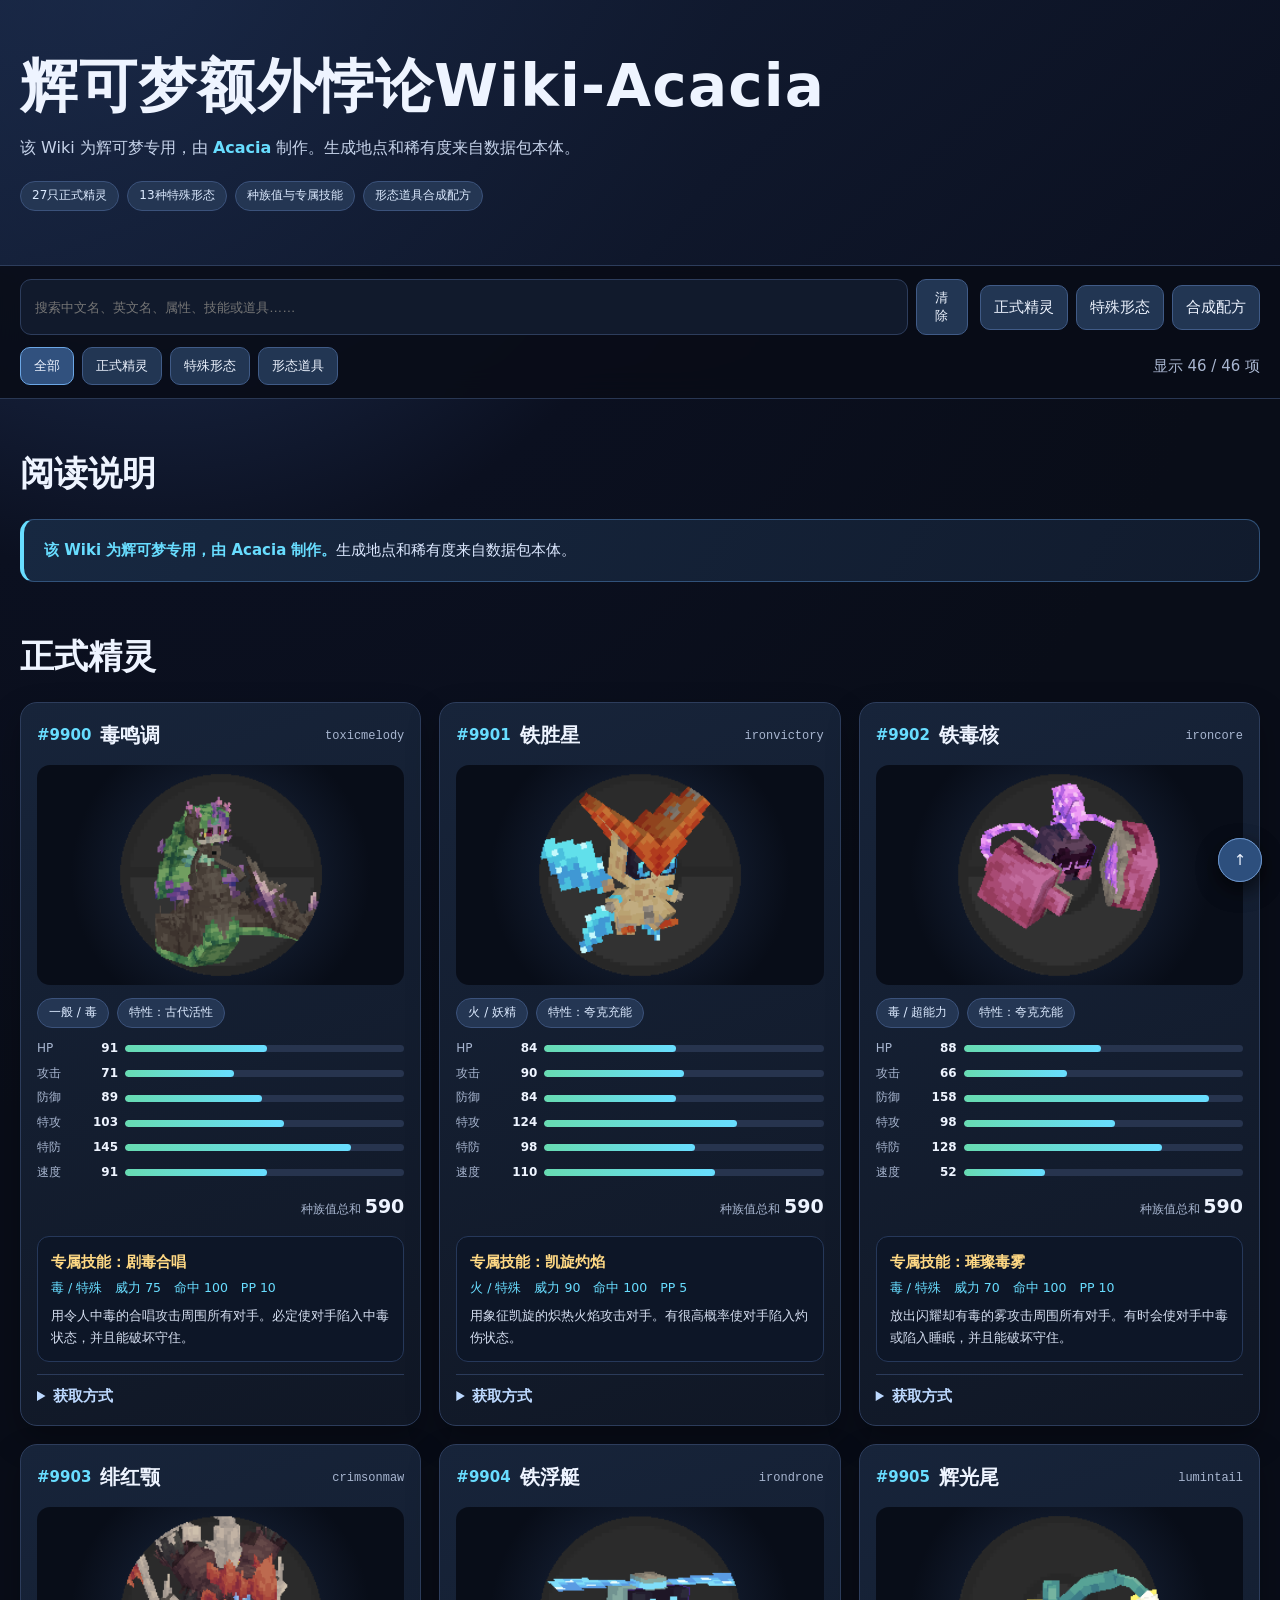
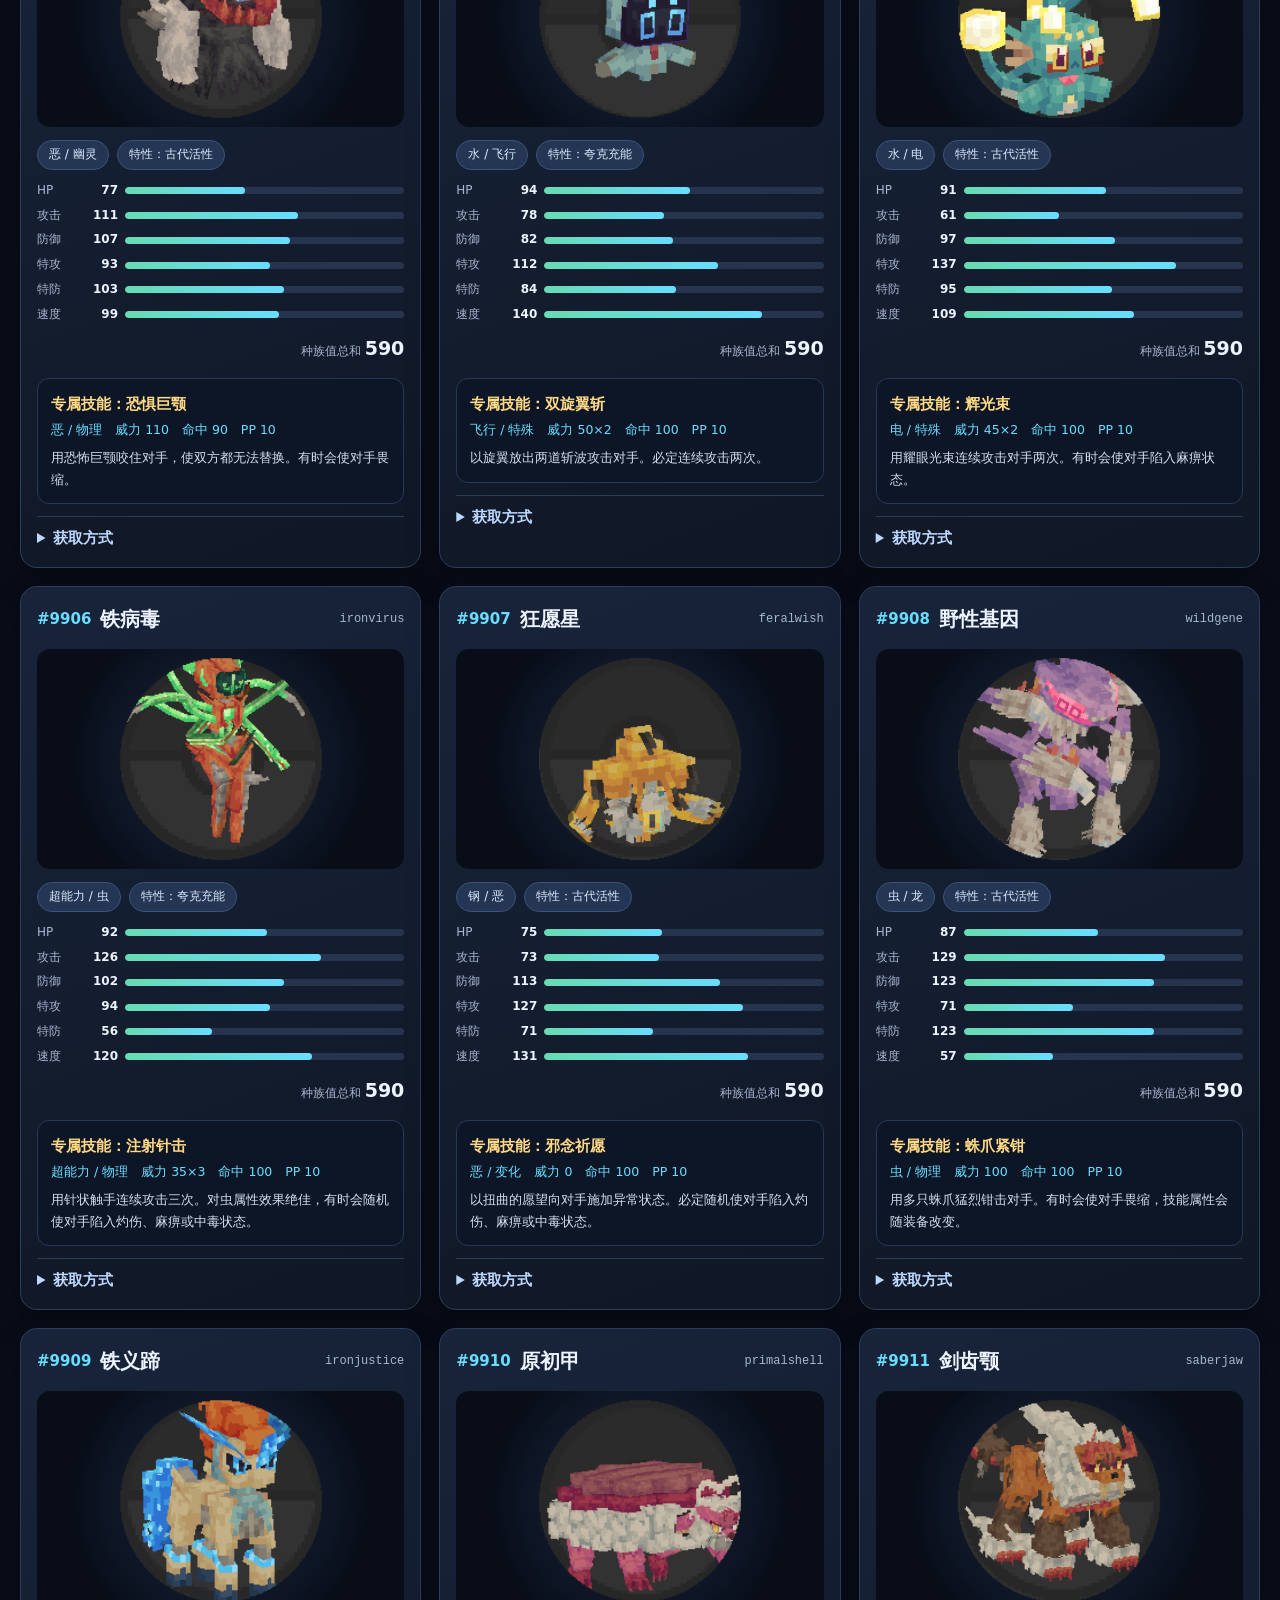
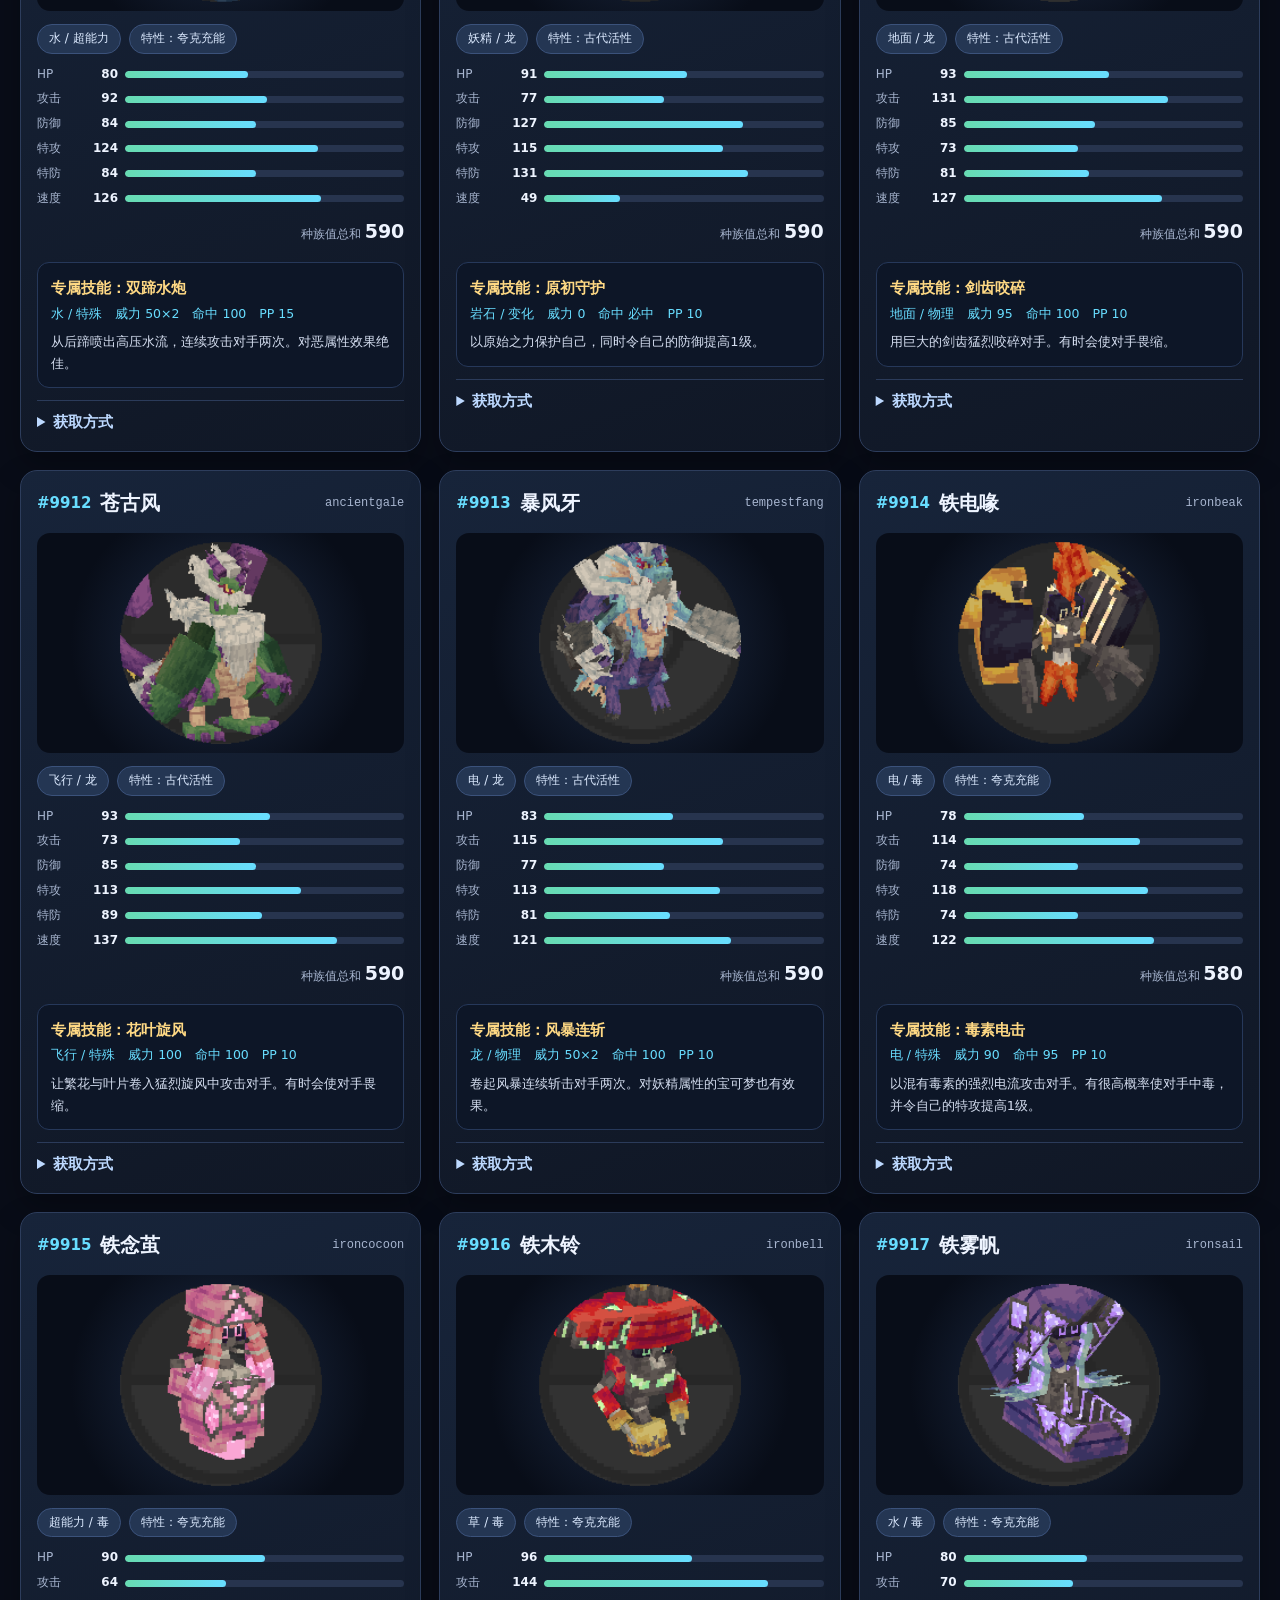
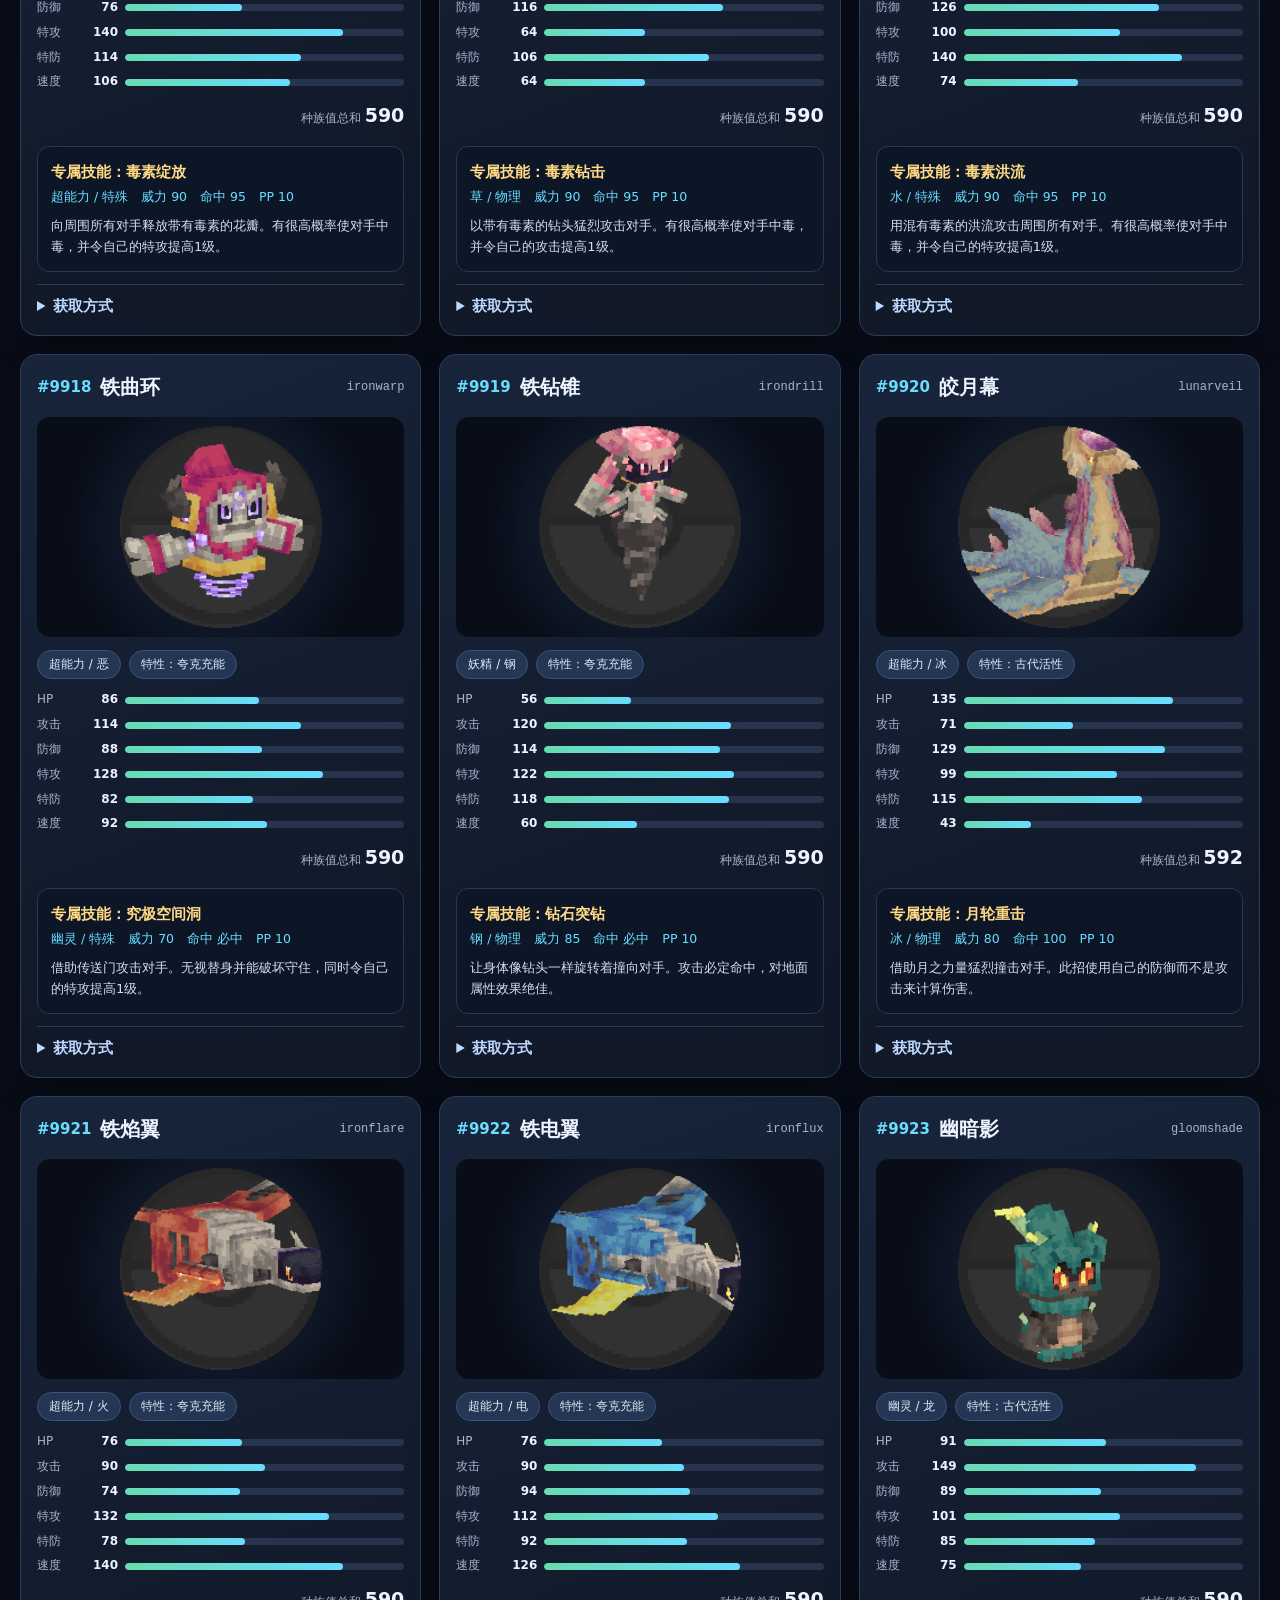
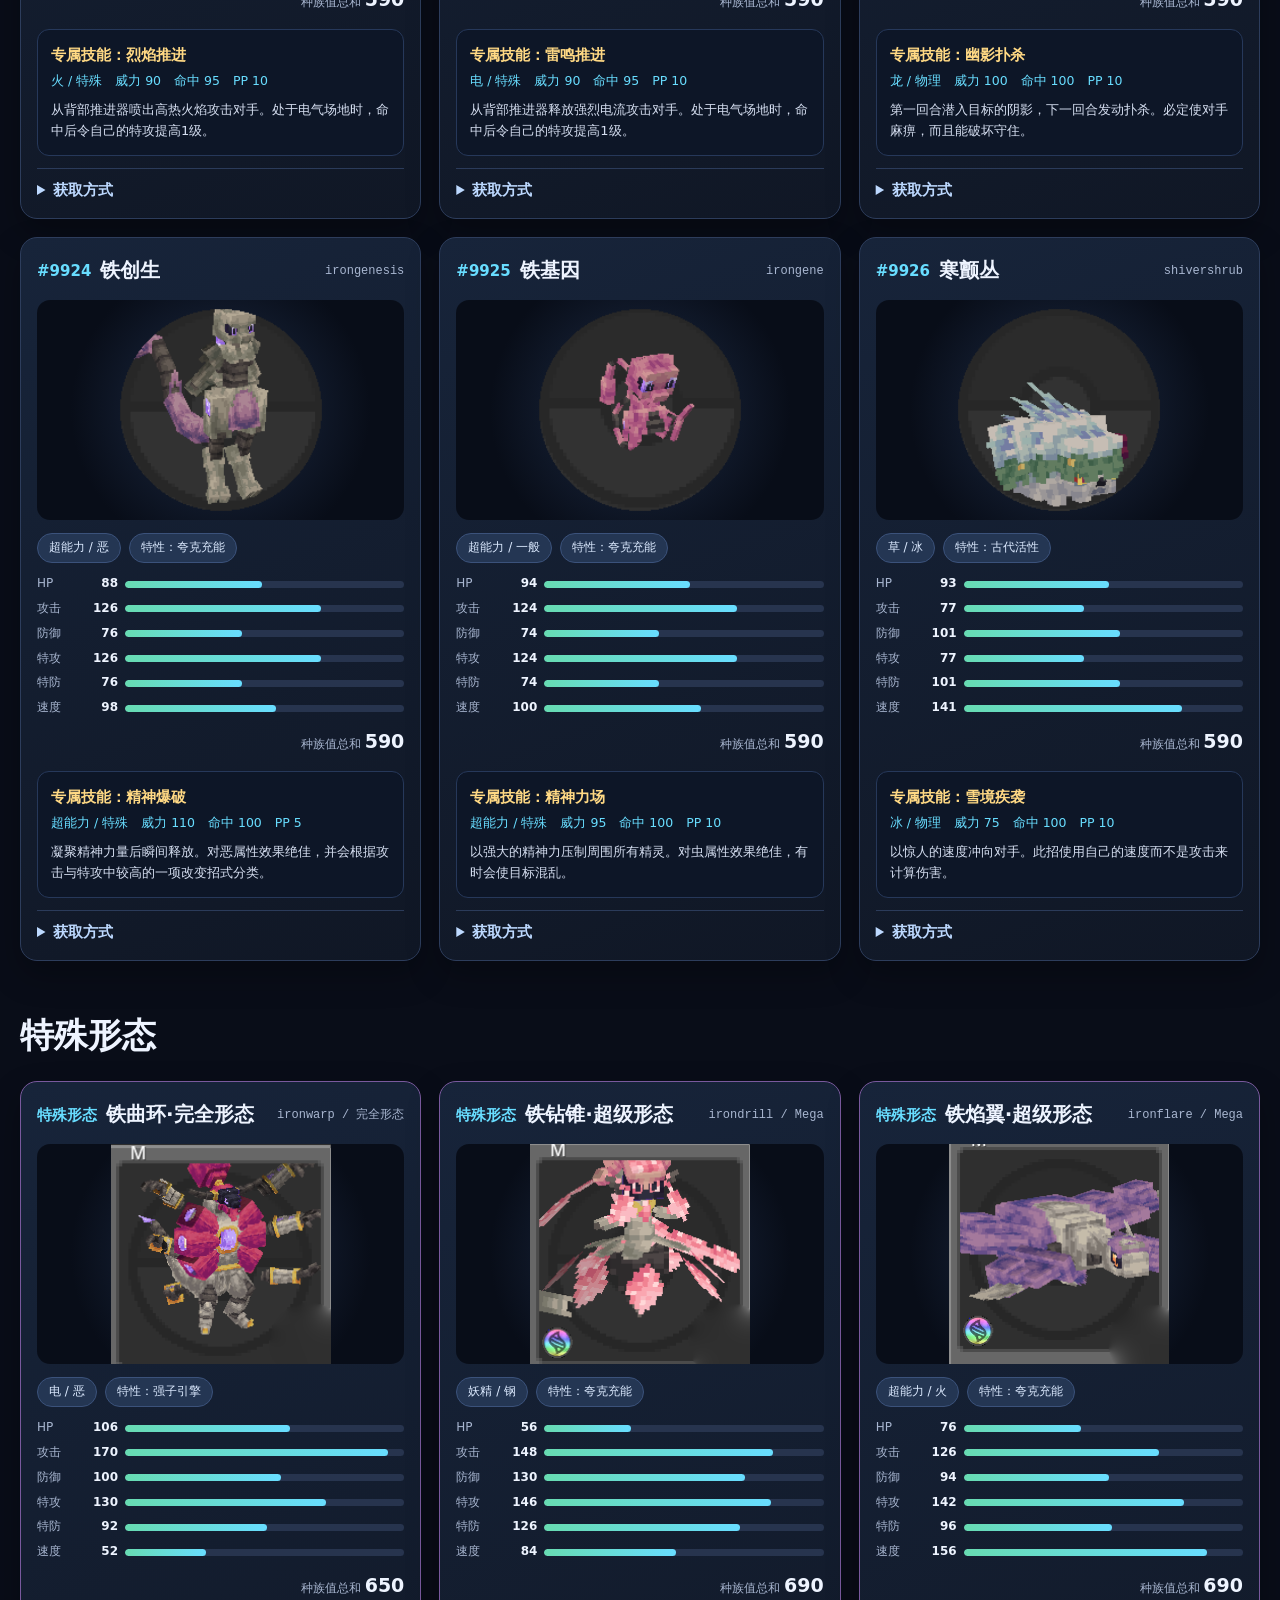
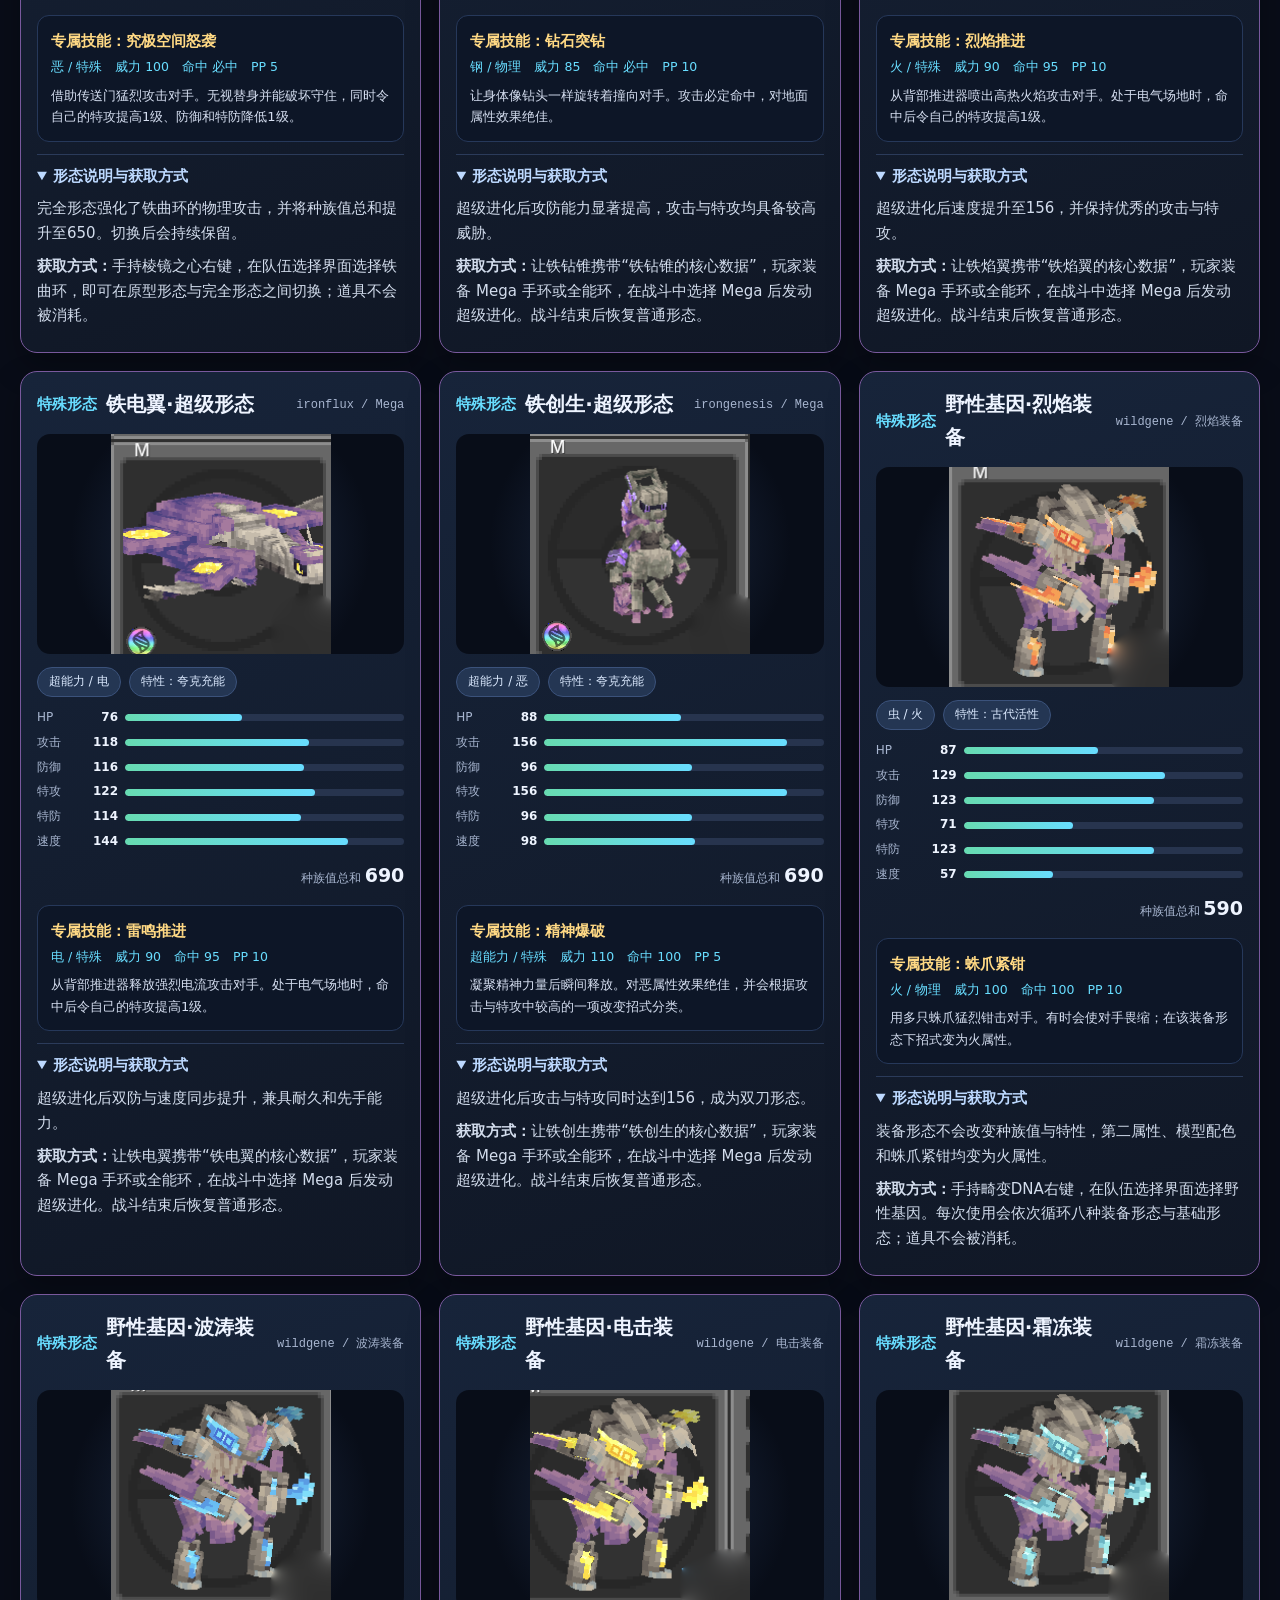
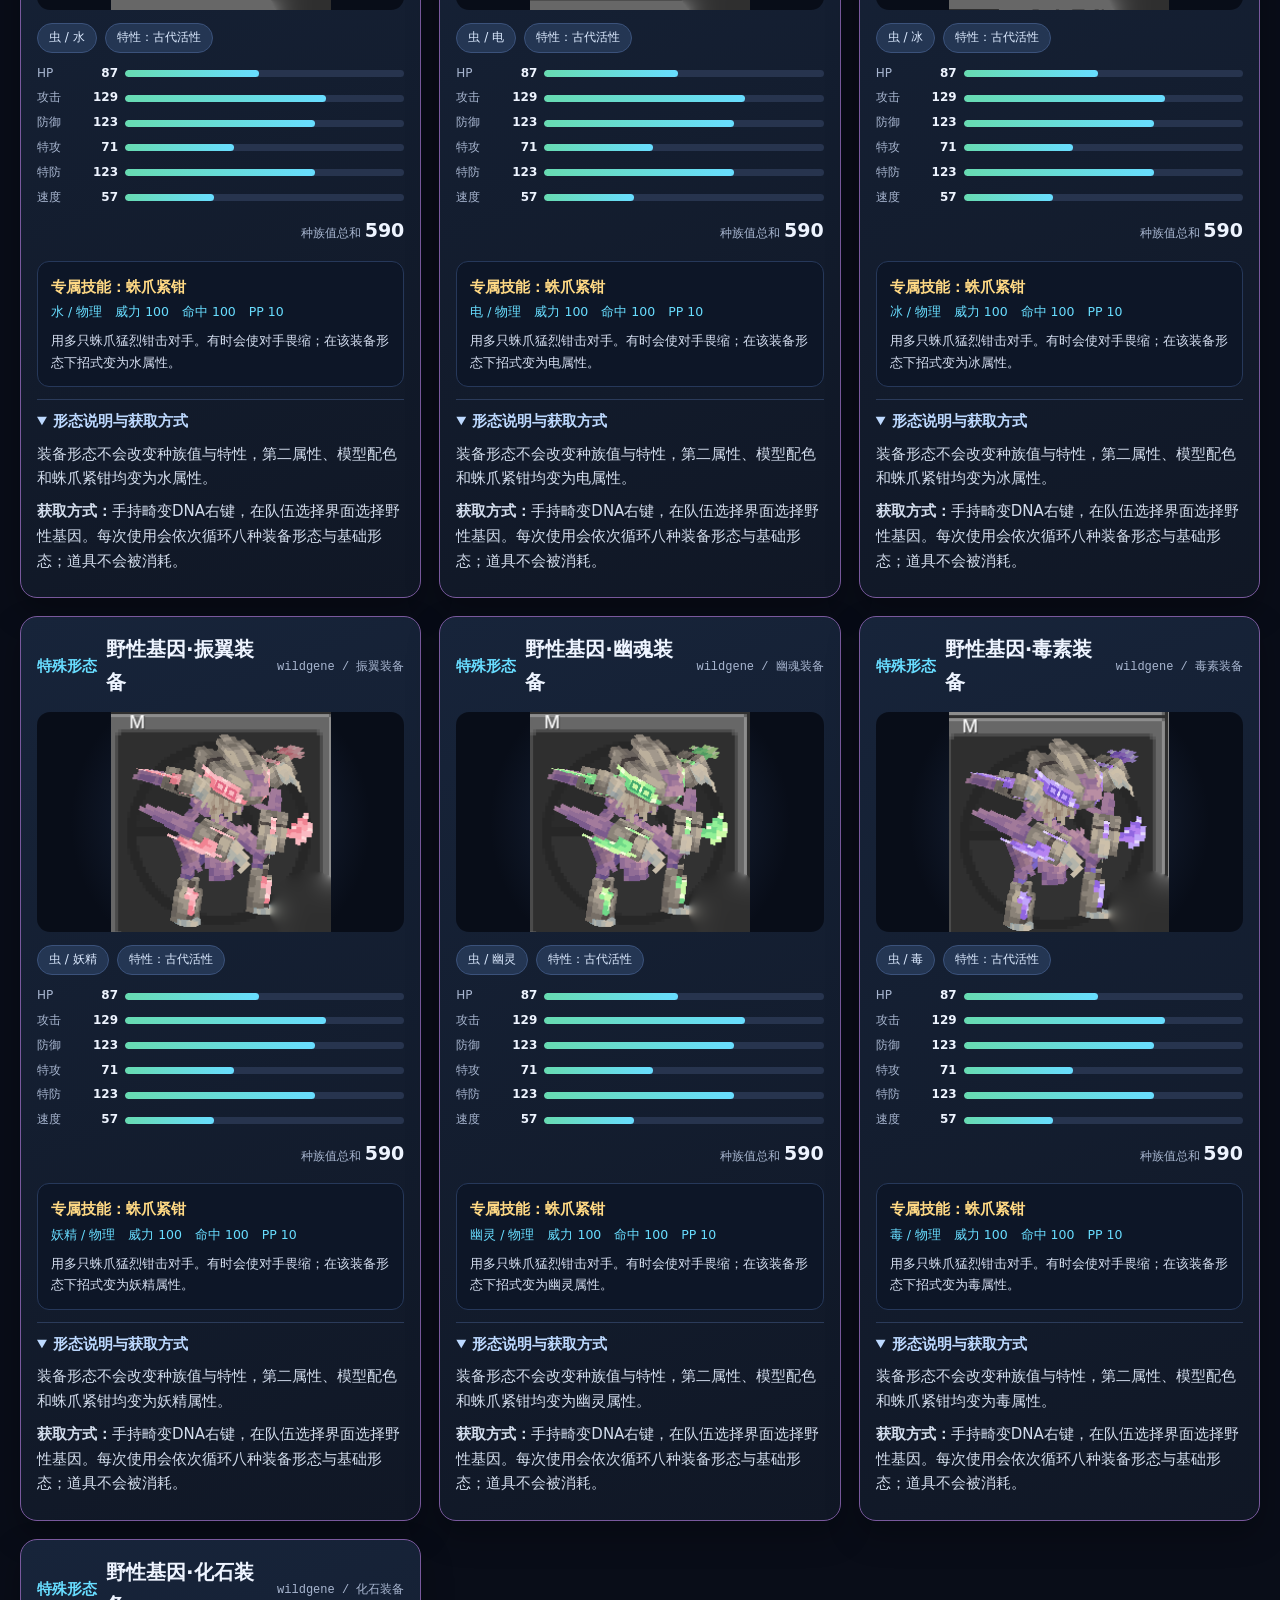
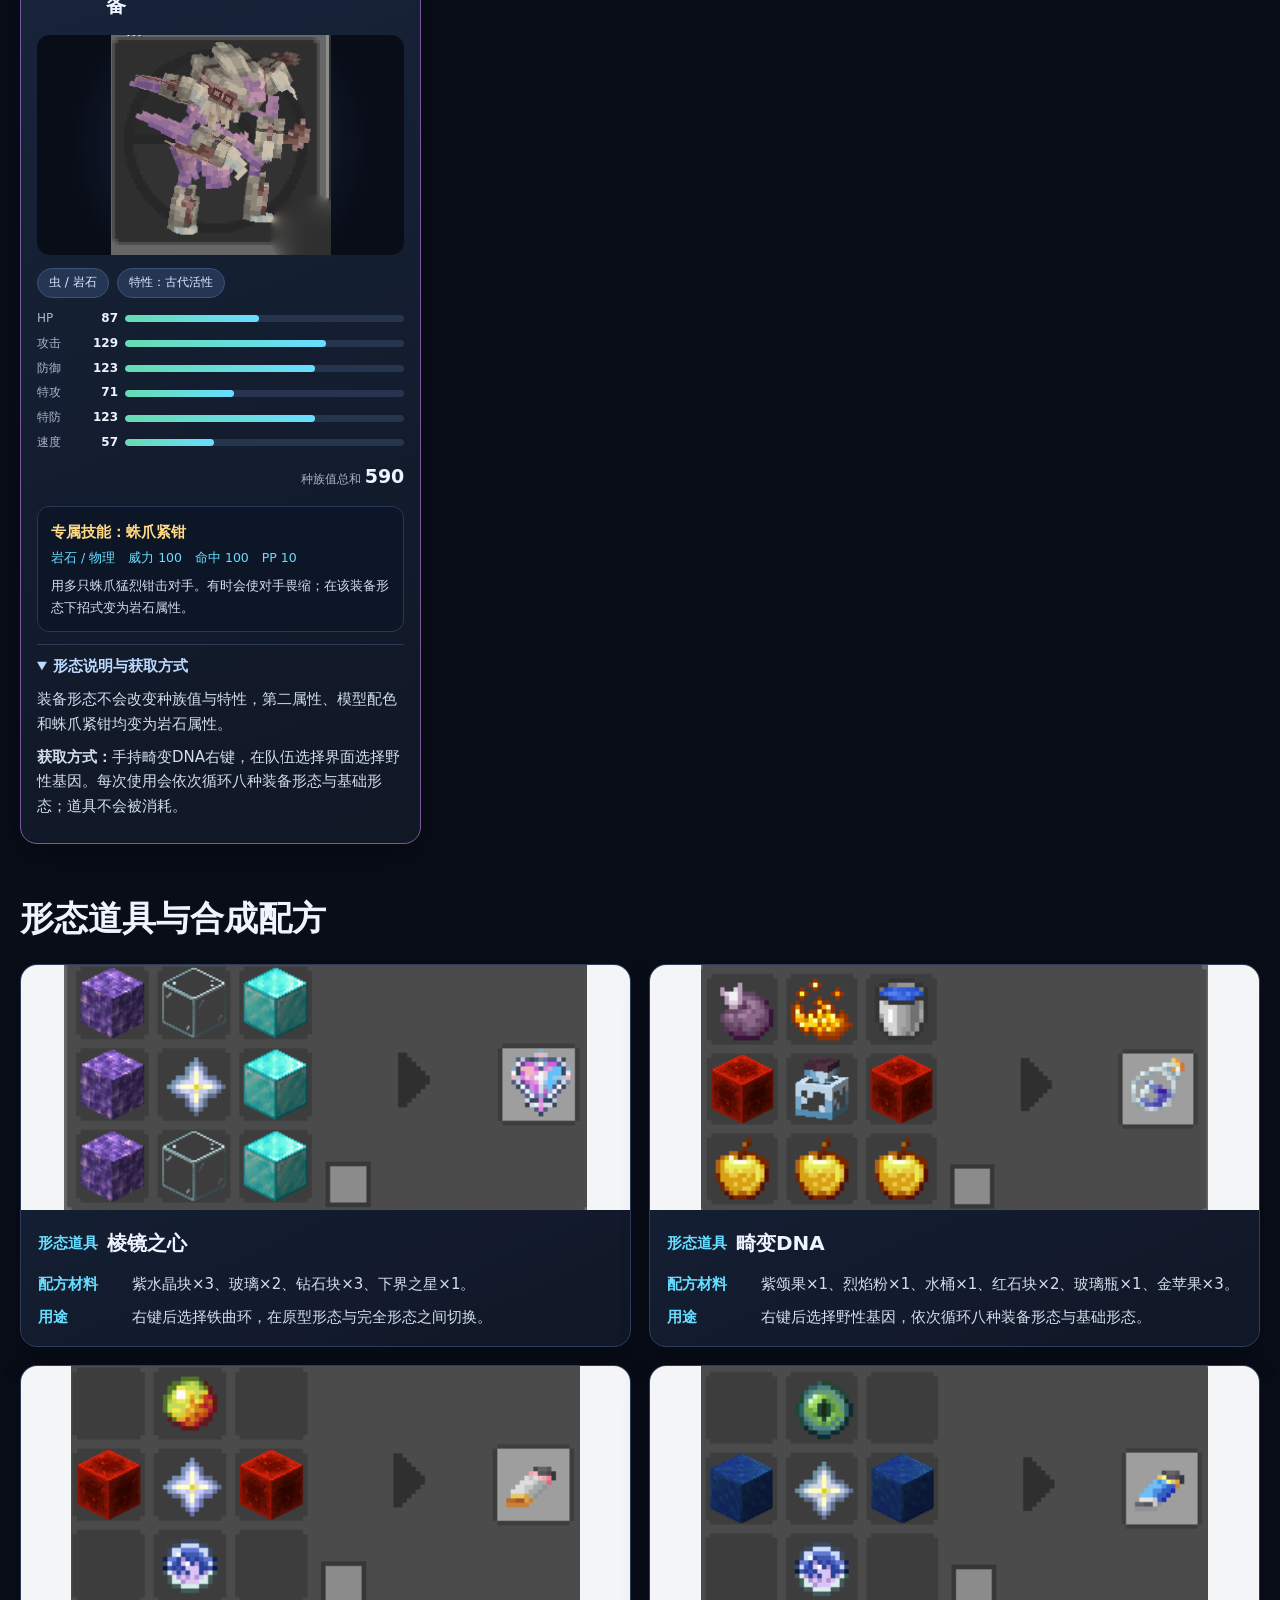
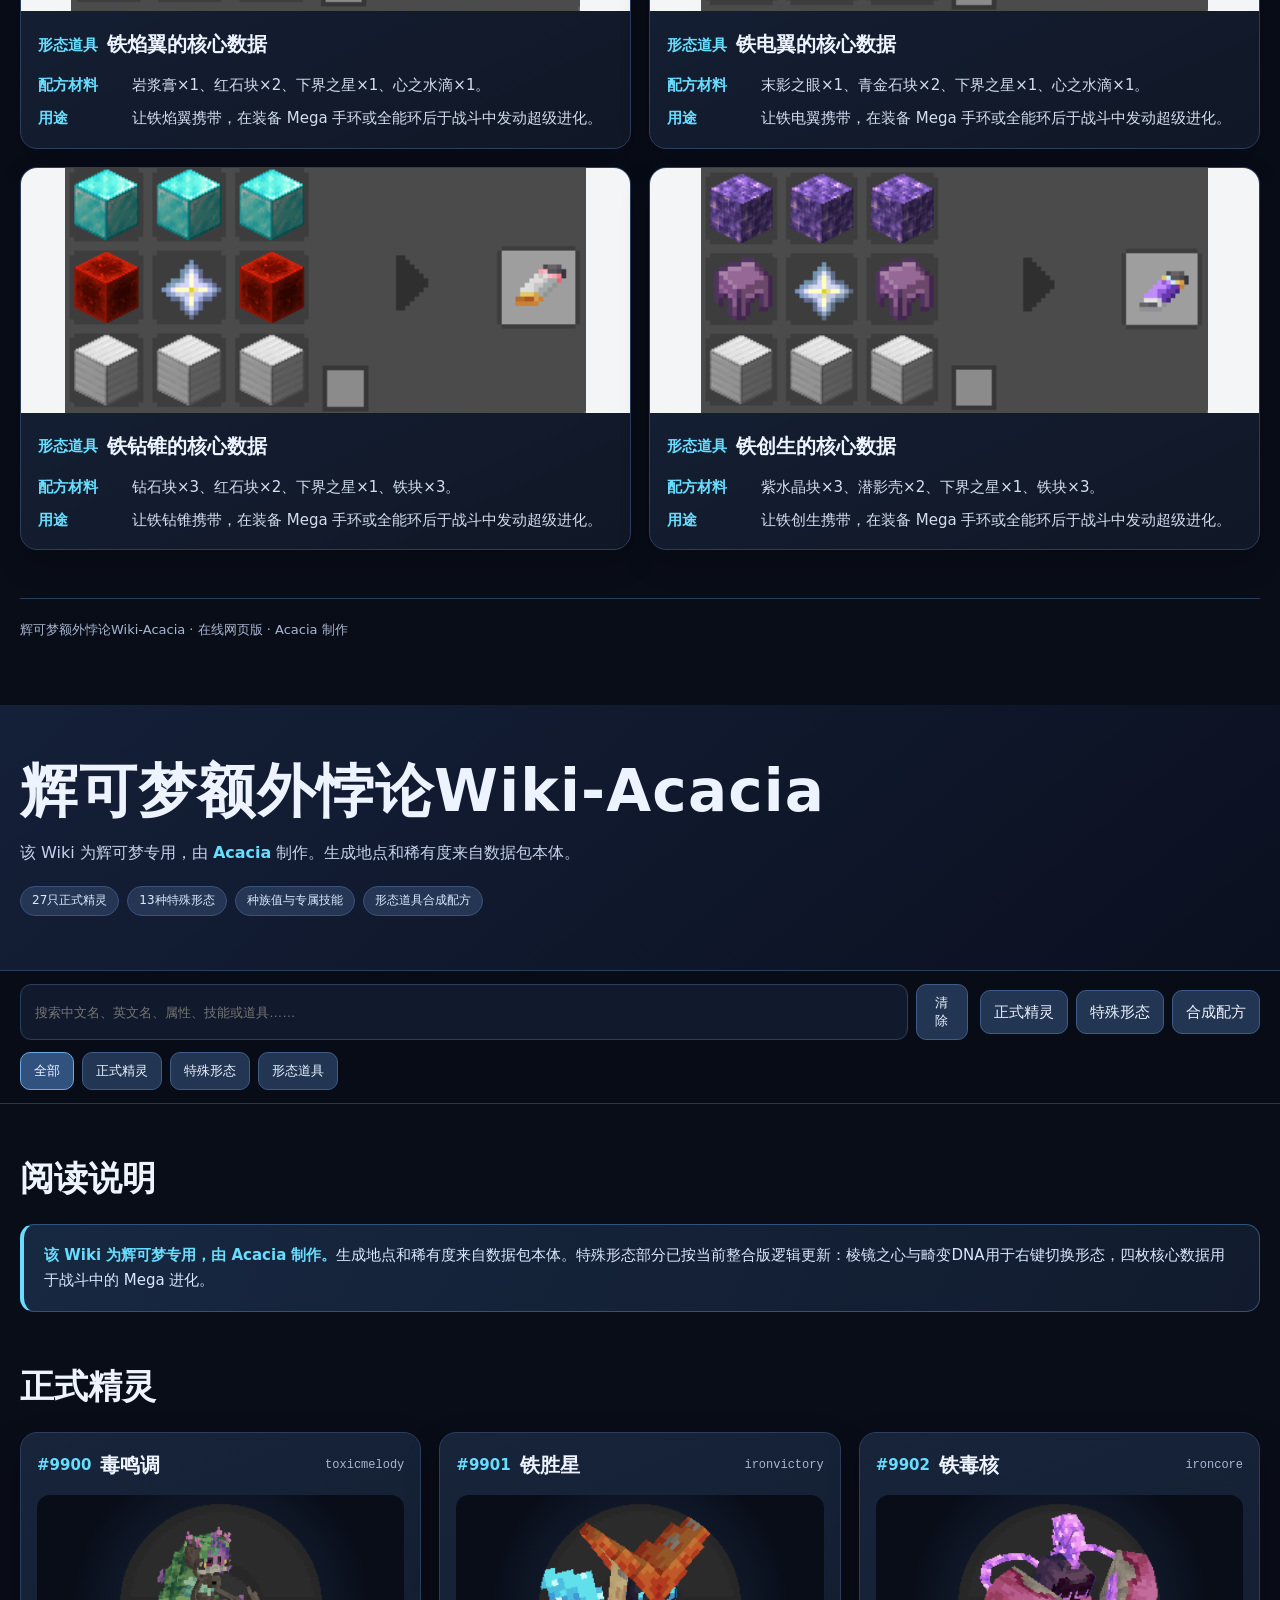
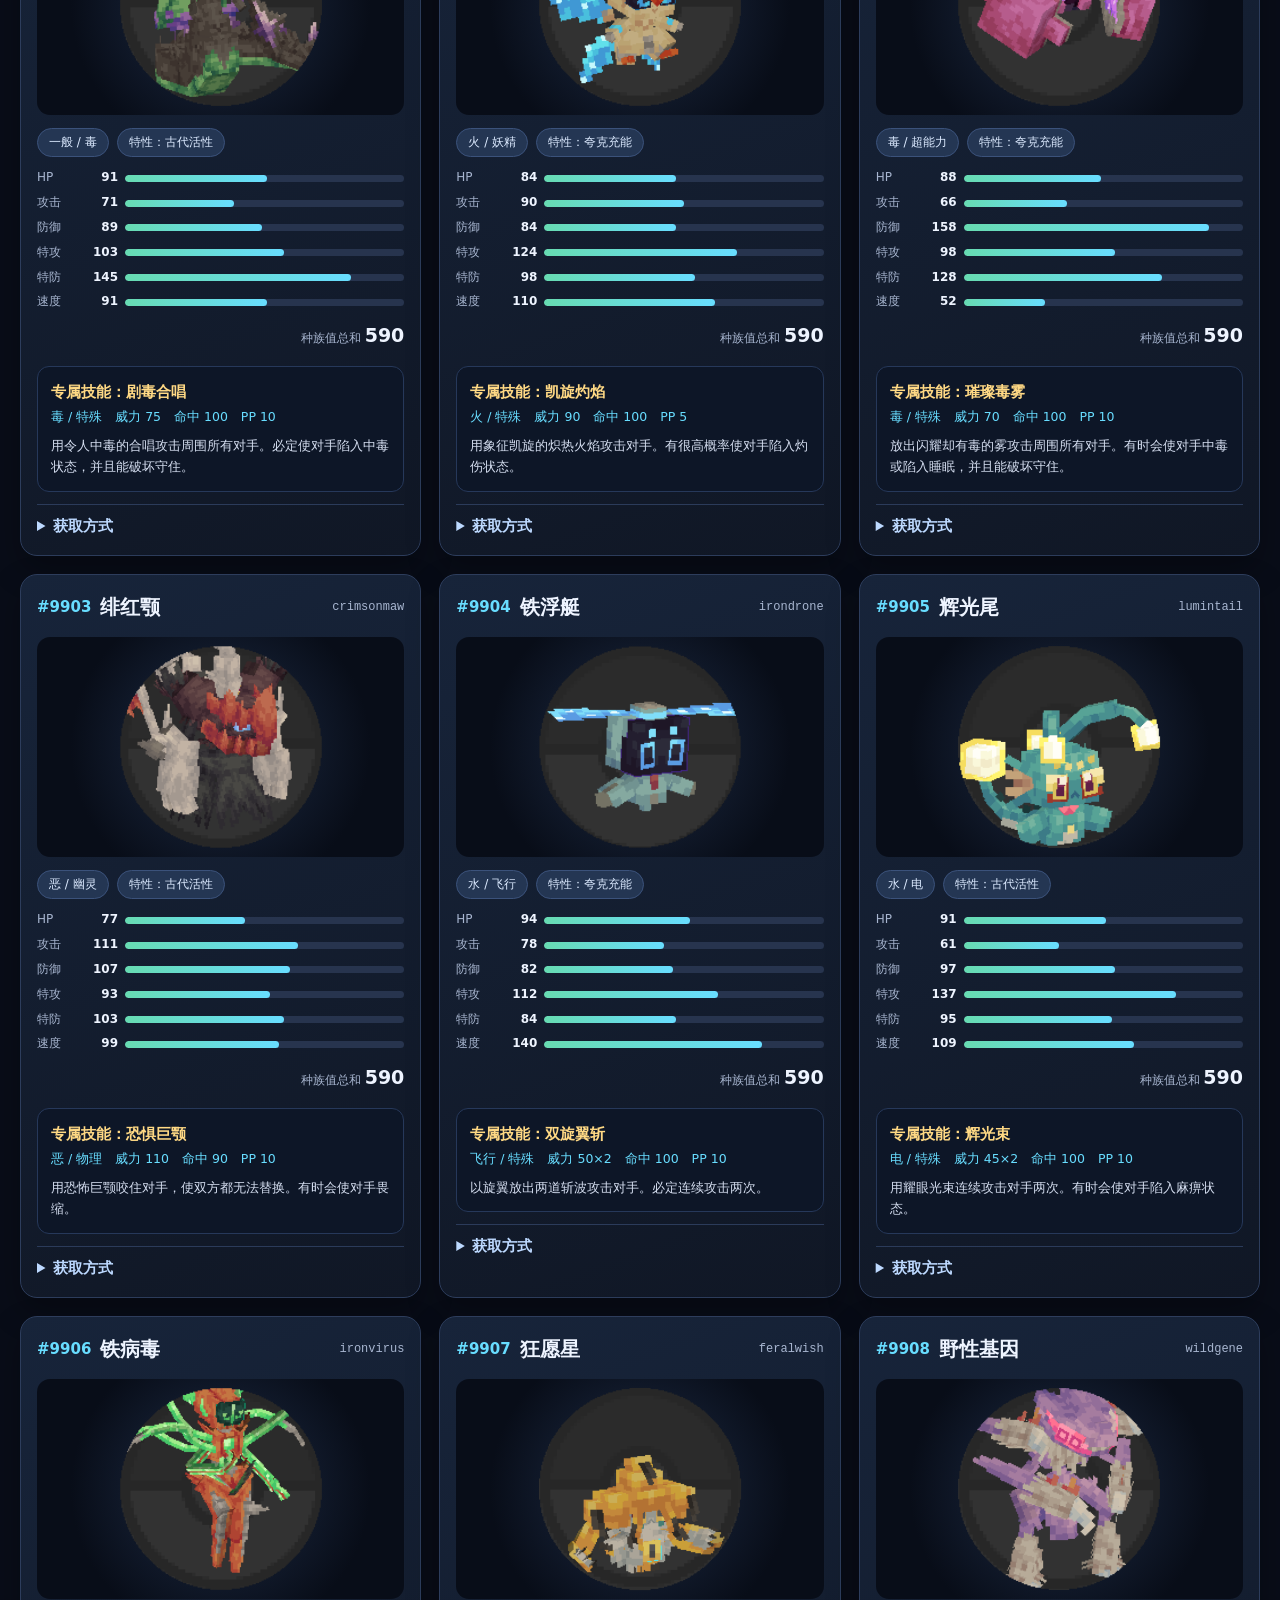
==== commit ef2aa7c2: "删除说明文字和 pokegive 指令" ====
--- a/index.html
+++ b/index.html
@@ -1,3 +1,216 @@
+<!doctype html>
+<html lang="zh-CN">
+<head>
+<meta charset="utf-8">
+<meta name="viewport" content="width=device-width,initial-scale=1">
+<meta name="description" content="辉可梦额外悖论宝可梦图文Wiki，由Acacia制作。">
+<meta name="theme-color" content="#090d18">
+<meta property="og:type" content="website">
+<meta property="og:locale" content="zh_CN">
+<meta property="og:title" content="辉可梦额外悖论Wiki-Acacia">
+<meta property="og:description" content="辉可梦额外悖论宝可梦图文Wiki：精灵、特殊形态、种族值、专属技能与合成配方。">
+<link rel="icon" type="image/png" href="[data-uri]">
+<title>辉可梦额外悖论Wiki-Acacia</title>
+<style>
+:root{--bg:#090d18;--panel:#121b2d;--panel2:#18243b;--line:#2d3d5c;--text:#eef4ff;--muted:#a8b6d0;--cyan:#68ddff;--violet:#d798ff;--green:#67dbb1;--gold:#ffd984}
+*{box-sizing:border-box}html{scroll-behavior:smooth}body{margin:0;background:radial-gradient(circle at 12% 0,#263b66 0,#0b1020 36rem,#090d18 70rem);color:var(--text);font:15px/1.65 system-ui,-apple-system,"Segoe UI","Microsoft YaHei",sans-serif}
+a{color:inherit}header{padding:54px max(20px,calc((100% - 1440px)/2));border-bottom:1px solid var(--line);background:linear-gradient(140deg,#172541cc,#0b1020ee)}
+h1{font-size:clamp(30px,5vw,58px);line-height:1.12;margin:0 0 12px;letter-spacing:.02em}h2{margin:46px 0 18px;font-size:clamp(24px,3vw,34px)}h3{margin:0;font-size:20px}.subtitle{max-width:880px;color:#c6d3ea;font-size:16px}.credit{color:var(--cyan);font-weight:700}
+.wrap{max-width:1440px;margin:auto;padding:0 20px 64px}.badges,.chips,.nav-links,.filters{display:flex;flex-wrap:wrap;gap:8px}.badges{margin-top:20px}.badge,.chips span{display:inline-block;padding:4px 11px;border-radius:999px;background:#243653;color:#dceaff;border:1px solid #3b527b;font-size:12px}
+.topbar{position:sticky;top:0;z-index:10;background:#090d18e8;border-bottom:1px solid #293753;backdrop-filter:blur(16px)}.toolbar{max-width:1440px;margin:auto;padding:13px 20px;display:grid;grid-template-columns:minmax(260px,1fr) auto;gap:12px;align-items:center}.search-wrap{display:flex;gap:8px}input{width:100%;background:#111a2c;border:1px solid var(--line);color:var(--text);padding:11px 14px;border-radius:11px;outline:none}input:focus{border-color:var(--cyan);box-shadow:0 0 0 3px #68ddff22}button,.nav-links a{background:#223653;color:var(--text);border:1px solid #405b87;padding:9px 13px;border-radius:10px;cursor:pointer;text-decoration:none}button:hover,.nav-links a:hover,.filter.active{background:#31517e;border-color:#6ca7e6}.filters{grid-column:1/-1}.status{margin-left:auto;color:var(--muted);align-self:center}
+.note{padding:18px 20px;background:linear-gradient(120deg,#172841,#111b2d);border:1px solid #31527a;border-left:4px solid var(--cyan);border-radius:14px;color:#dce8ff}.note b{color:var(--cyan)}
+.grid{display:grid;grid-template-columns:repeat(auto-fit,minmax(310px,1fr));gap:18px}.card{min-width:0;background:linear-gradient(160deg,#17243a,#101725);border:1px solid var(--line);border-radius:17px;padding:16px;box-shadow:0 14px 32px #0004;transition:.18s transform,.18s border-color}.card:hover{transform:translateY(-3px);border-color:var(--cyan)}.form-card{border-color:#79599d}.form-card:hover{border-color:var(--violet)}.card-title{display:flex;align-items:center;gap:9px}.card-title h3{flex:1}.dex{color:var(--cyan);font-weight:800}.id{color:var(--muted);font:12px ui-monospace,monospace}
+.mon{display:block;width:100%;height:220px;object-fit:contain;background:radial-gradient(circle,#31466e55,#080d18 70%);border-radius:13px;margin:13px 0}.chips{margin-bottom:11px}.stats{display:grid;gap:5px}.stat{display:grid;grid-template-columns:42px 32px 1fr;gap:7px;align-items:center;font-size:12px;color:var(--muted)}.stat b{color:var(--text);text-align:right}.stat i{height:7px;background:#27344e;border-radius:5px;overflow:hidden}.stat em{height:100%;display:block;background:linear-gradient(90deg,var(--green),var(--cyan));border-radius:5px}.total{text-align:right;color:var(--muted);font-size:12px;margin-top:8px}.total b{font-size:19px;color:var(--text)}
+.move{margin-top:14px;padding:13px;background:#0d1627;border-radius:12px;border:1px solid #26385a}.move strong{display:block;color:var(--gold)}.move small{display:block;color:var(--cyan);margin-top:3px}.move p{margin:7px 0 0;color:#d5def0;font-size:13px}details{margin-top:12px;border-top:1px solid #2b3b5a;padding-top:9px}summary{cursor:pointer;color:#bdd9ff;font-weight:700}details p{margin:8px 0;color:#d3dded}.spawn-list{padding-left:19px;margin:8px 0}.spawn-list li{margin:5px 0;color:#cdd8ec}code{color:#a5f1ce;background:#0b1423;border:1px solid #24435a;border-radius:5px;padding:2px 6px;font-family:ui-monospace,monospace;font-size:12px}
+.recipe-grid{display:grid;grid-template-columns:repeat(auto-fit,minmax(420px,1fr));gap:18px}.recipe-card{background:linear-gradient(155deg,#17233a,#101726);border:1px solid var(--line);border-radius:17px;overflow:hidden;box-shadow:0 14px 30px #0003}.recipe-card img{width:100%;height:245px;object-fit:contain;background:#f4f5f7;display:block}.recipe-body{padding:17px}dl{margin:12px 0 0;display:grid;grid-template-columns:82px 1fr;gap:8px 12px}dt{font-weight:800;color:var(--cyan)}dd{margin:0;color:#d4deef}.empty{display:none;text-align:center;padding:52px 20px;color:var(--muted)}.footer{margin-top:48px;padding-top:20px;border-top:1px solid var(--line);color:var(--muted);font-size:13px}.to-top{position:fixed;right:18px;bottom:18px;width:44px;height:44px;border-radius:50%;display:grid;place-items:center;text-decoration:none;background:#2d4f7d;border:1px solid #6a93c9;box-shadow:0 8px 22px #0006}
+@media(max-width:760px){header{padding-top:38px}.wrap{padding:0 12px 45px}.toolbar{padding:10px 12px;grid-template-columns:1fr}.nav-links{display:none}.search-wrap{min-width:0}.filters{grid-column:auto}.status{margin-left:0}.grid{grid-template-columns:1fr}.recipe-grid{grid-template-columns:1fr}.recipe-card img{height:205px}.mon{height:190px}}
+</style>
+</head>
+<body id="top">
+<header><h1>辉可梦额外悖论Wiki-Acacia</h1><p class="subtitle">该 Wiki 为辉可梦专用，由 <span class="credit">Acacia</span> 制作。生成地点和稀有度来自数据包本体。</p><div class="badges"><span class="badge">27只正式精灵</span><span class="badge">13种特殊形态</span><span class="badge">种族值与专属技能</span><span class="badge">形态道具合成配方</span></div></header>
+<div class="topbar"><div class="toolbar"><div class="search-wrap"><input id="search" type="search" placeholder="搜索中文名、英文名、属性、技能或道具……" aria-label="搜索Wiki"><button id="clear" type="button">清除</button></div><nav class="nav-links"><a href="#pokemon">正式精灵</a><a href="#forms">特殊形态</a><a href="#recipes">合成配方</a></nav><div class="filters"><button class="filter active" data-filter="all">全部</button><button class="filter" data-filter="base">正式精灵</button><button class="filter" data-filter="special">特殊形态</button><button class="filter" data-filter="item">形态道具</button><span class="status" id="status"></span></div></div></div>
+<main class="wrap"><section><h2>阅读说明</h2><div class="note"><b>该 Wiki 为辉可梦专用，由 Acacia 制作。</b>生成地点和稀有度来自数据包本体。</div></section>
+<section id="pokemon" data-section-kind="base"><h2>正式精灵</h2><div class="grid" id="base-grid"><article class="card" data-kind="base" data-search="毒鸣调 toxicmelody 一般 / 毒"><div class="card-title"><span class="dex">#9900</span><h3>毒鸣调</h3><span class="id">toxicmelody</span></div><img class="mon" src="[data-uri]" alt="毒鸣调"><div class="chips"><span>一般 / 毒</span><span>特性：古代活性</span></div><div class="stats"><div class="stat"><span>HP</span><b>91</b><i><em style="width:51%"></em></i></div><div class="stat"><span>攻击</span><b>71</b><i><em style="width:39%"></em></i></div><div class="stat"><span>防御</span><b>89</b><i><em style="width:49%"></em></i></div><div class="stat"><span>特攻</span><b>103</b><i><em style="width:57%"></em></i></div><div class="stat"><span>特防</span><b>145</b><i><em style="width:81%"></em></i></div><div class="stat"><span>速度</span><b>91</b><i><em style="width:51%"></em></i></div></div><div class="total">种族值总和 <b>590</b></div><div class="move"><strong>专属技能：剧毒合唱</strong><small>毒 / 特殊　威力 75　命中 100　PP 10</small><p>用令人中毒的合唱攻击周围所有对手。必定使对手陷入中毒状态，并且能破坏守住。</p></div><details><summary>获取方式</summary><ul class="spawn-list"><li><b>（地面）</b> 沼泽；等级 58-62；超稀有；权重 3.0。</li><li><b>（地面）</b> 丛林；等级 58-62；超稀有；权重 3.0。</li></ul></details></article>
+<article class="card" data-kind="base" data-search="铁胜星 ironvictory 火 / 妖精"><div class="card-title"><span class="dex">#9901</span><h3>铁胜星</h3><span class="id">ironvictory</span></div><img class="mon" src="[data-uri]" alt="铁胜星"><div class="chips"><span>火 / 妖精</span><span>特性：夸克充能</span></div><div class="stats"><div class="stat"><span>HP</span><b>84</b><i><em style="width:47%"></em></i></div><div class="stat"><span>攻击</span><b>90</b><i><em style="width:50%"></em></i></div><div class="stat"><span>防御</span><b>84</b><i><em style="width:47%"></em></i></div><div class="stat"><span>特攻</span><b>124</b><i><em style="width:69%"></em></i></div><div class="stat"><span>特防</span><b>98</b><i><em style="width:54%"></em></i></div><div class="stat"><span>速度</span><b>110</b><i><em style="width:61%"></em></i></div></div><div class="total">种族值总和 <b>590</b></div><div class="move"><strong>专属技能：凯旋灼焰</strong><small>火 / 特殊　威力 90　命中 100　PP 5</small><p>用象征凯旋的炽热火焰攻击对手。有很高概率使对手陷入灼伤状态。</p></div><details><summary>获取方式</summary><ul class="spawn-list"><li><b>（地面）</b> 魔法类生物群系；等级 58-62；超稀有；权重 3.0。</li><li><b>（地面）</b> 沙漠；等级 58-62；超稀有；权重 3.0。</li><li><b>（地面）</b> 末地；等级 58-62；稀有；权重 3.0。</li></ul></details></article>
+<article class="card" data-kind="base" data-search="铁毒核 ironcore 毒 / 超能力"><div class="card-title"><span class="dex">#9902</span><h3>铁毒核</h3><span class="id">ironcore</span></div><img class="mon" src="[data-uri]" alt="铁毒核"><div class="chips"><span>毒 / 超能力</span><span>特性：夸克充能</span></div><div class="stats"><div class="stat"><span>HP</span><b>88</b><i><em style="width:49%"></em></i></div><div class="stat"><span>攻击</span><b>66</b><i><em style="width:37%"></em></i></div><div class="stat"><span>防御</span><b>158</b><i><em style="width:88%"></em></i></div><div class="stat"><span>特攻</span><b>98</b><i><em style="width:54%"></em></i></div><div class="stat"><span>特防</span><b>128</b><i><em style="width:71%"></em></i></div><div class="stat"><span>速度</span><b>52</b><i><em style="width:29%"></em></i></div></div><div class="total">种族值总和 <b>590</b></div><div class="move"><strong>专属技能：璀璨毒雾</strong><small>毒 / 特殊　威力 70　命中 100　PP 10</small><p>放出闪耀却有毒的雾攻击周围所有对手。有时会使对手中毒或陷入睡眠，并且能破坏守住。</p></div><details><summary>获取方式</summary><ul class="spawn-list"><li><b>（地面）</b> 竹林；等级 58-62；超稀有；权重 3.0。</li><li><b>（地面）</b> 末地；等级 58-62；稀有；权重 3.0。</li></ul></details></article>
+<article class="card" data-kind="base" data-search="绯红颚 crimsonmaw 恶 / 幽灵"><div class="card-title"><span class="dex">#9903</span><h3>绯红颚</h3><span class="id">crimsonmaw</span></div><img class="mon" src="[data-uri]" alt="绯红颚"><div class="chips"><span>恶 / 幽灵</span><span>特性：古代活性</span></div><div class="stats"><div class="stat"><span>HP</span><b>77</b><i><em style="width:43%"></em></i></div><div class="stat"><span>攻击</span><b>111</b><i><em style="width:62%"></em></i></div><div class="stat"><span>防御</span><b>107</b><i><em style="width:59%"></em></i></div><div class="stat"><span>特攻</span><b>93</b><i><em style="width:52%"></em></i></div><div class="stat"><span>特防</span><b>103</b><i><em style="width:57%"></em></i></div><div class="stat"><span>速度</span><b>99</b><i><em style="width:55%"></em></i></div></div><div class="total">种族值总和 <b>590</b></div><div class="move"><strong>专属技能：恐惧巨颚</strong><small>恶 / 物理　威力 110　命中 90　PP 10</small><p>用恐怖巨颚咬住对手，使双方都无法替换。有时会使对手畏缩。</p></div><details><summary>获取方式</summary><ul class="spawn-list"><li><b>（地面）</b> 冻原；等级 58-62；超稀有；权重 3.0。</li><li><b>（地面）</b> 深暗之域；等级 58-62；稀有；权重 3.0。</li></ul></details></article>
+<article class="card" data-kind="base" data-search="铁浮艇 irondrone 水 / 飞行"><div class="card-title"><span class="dex">#9904</span><h3>铁浮艇</h3><span class="id">irondrone</span></div><img class="mon" src="[data-uri]" alt="铁浮艇"><div class="chips"><span>水 / 飞行</span><span>特性：夸克充能</span></div><div class="stats"><div class="stat"><span>HP</span><b>94</b><i><em style="width:52%"></em></i></div><div class="stat"><span>攻击</span><b>78</b><i><em style="width:43%"></em></i></div><div class="stat"><span>防御</span><b>82</b><i><em style="width:46%"></em></i></div><div class="stat"><span>特攻</span><b>112</b><i><em style="width:62%"></em></i></div><div class="stat"><span>特防</span><b>84</b><i><em style="width:47%"></em></i></div><div class="stat"><span>速度</span><b>140</b><i><em style="width:78%"></em></i></div></div><div class="total">种族值总和 <b>590</b></div><div class="move"><strong>专属技能：双旋翼斩</strong><small>飞行 / 特殊　威力 50&#215;2　命中 100　PP 10</small><p>以旋翼放出两道斩波攻击对手。必定连续攻击两次。</p></div><details><summary>获取方式</summary><ul class="spawn-list"><li><b>（水中）</b> 深海；等级 58-62；超稀有；权重 3.0。</li><li><b>（钓鱼）</b> 深海；等级 58-62；超稀有；权重 4.0；需要能看到天空。</li><li><b>（地面）</b> 末地；等级 58-62；稀有；权重 3.0。</li></ul></details></article>
+<article class="card" data-kind="base" data-search="辉光尾 lumintail 水 / 电"><div class="card-title"><span class="dex">#9905</span><h3>辉光尾</h3><span class="id">lumintail</span></div><img class="mon" src="[data-uri]" alt="辉光尾"><div class="chips"><span>水 / 电</span><span>特性：古代活性</span></div><div class="stats"><div class="stat"><span>HP</span><b>91</b><i><em style="width:51%"></em></i></div><div class="stat"><span>攻击</span><b>61</b><i><em style="width:34%"></em></i></div><div class="stat"><span>防御</span><b>97</b><i><em style="width:54%"></em></i></div><div class="stat"><span>特攻</span><b>137</b><i><em style="width:76%"></em></i></div><div class="stat"><span>特防</span><b>95</b><i><em style="width:53%"></em></i></div><div class="stat"><span>速度</span><b>109</b><i><em style="width:61%"></em></i></div></div><div class="total">种族值总和 <b>590</b></div><div class="move"><strong>专属技能：辉光束</strong><small>电 / 特殊　威力 45&#215;2　命中 100　PP 10</small><p>用耀眼光束连续攻击对手两次。有时会使对手陷入麻痹状态。</p></div><details><summary>获取方式</summary><ul class="spawn-list"><li><b>（水中）</b> 深海；等级 58-62；超稀有；权重 3.0。</li><li><b>（钓鱼）</b> 暖水海洋；等级 58-62；超稀有；权重 4.0；需要能看到天空。</li></ul></details></article>
+<article class="card" data-kind="base" data-search="铁病毒 ironvirus 超能力 / 虫"><div class="card-title"><span class="dex">#9906</span><h3>铁病毒</h3><span class="id">ironvirus</span></div><img class="mon" src="[data-uri]" alt="铁病毒"><div class="chips"><span>超能力 / 虫</span><span>特性：夸克充能</span></div><div class="stats"><div class="stat"><span>HP</span><b>92</b><i><em style="width:51%"></em></i></div><div class="stat"><span>攻击</span><b>126</b><i><em style="width:70%"></em></i></div><div class="stat"><span>防御</span><b>102</b><i><em style="width:57%"></em></i></div><div class="stat"><span>特攻</span><b>94</b><i><em style="width:52%"></em></i></div><div class="stat"><span>特防</span><b>56</b><i><em style="width:31%"></em></i></div><div class="stat"><span>速度</span><b>120</b><i><em style="width:67%"></em></i></div></div><div class="total">种族值总和 <b>590</b></div><div class="move"><strong>专属技能：注射针击</strong><small>超能力 / 物理　威力 35&#215;3　命中 100　PP 10</small><p>用针状触手连续攻击三次。对虫属性效果绝佳，有时会随机使对手陷入灼伤、麻痹或中毒状态。</p></div><details><summary>获取方式</summary><ul class="spawn-list"><li><b>（地面）</b> 山地；等级 58-62；超稀有；权重 3.0。</li><li><b>（地面）</b> 末地；等级 58-62；稀有；权重 3.0。</li></ul></details></article>
+<article class="card" data-kind="base" data-search="狂愿星 feralwish 钢 / 恶"><div class="card-title"><span class="dex">#9907</span><h3>狂愿星</h3><span class="id">feralwish</span></div><img class="mon" src="[data-uri]" alt="狂愿星"><div class="chips"><span>钢 / 恶</span><span>特性：古代活性</span></div><div class="stats"><div class="stat"><span>HP</span><b>75</b><i><em style="width:42%"></em></i></div><div class="stat"><span>攻击</span><b>73</b><i><em style="width:41%"></em></i></div><div class="stat"><span>防御</span><b>113</b><i><em style="width:63%"></em></i></div><div class="stat"><span>特攻</span><b>127</b><i><em style="width:71%"></em></i></div><div class="stat"><span>特防</span><b>71</b><i><em style="width:39%"></em></i></div><div class="stat"><span>速度</span><b>131</b><i><em style="width:73%"></em></i></div></div><div class="total">种族值总和 <b>590</b></div><div class="move"><strong>专属技能：邪念祈愿</strong><small>恶 / 变化　威力 0　命中 100　PP 10</small><p>以扭曲的愿望向对手施加异常状态。必定随机使对手陷入灼伤、麻痹或中毒状态。</p></div><details><summary>获取方式</summary><ul class="spawn-list"><li><b>（地面）</b> 深暗之域；等级 58-62；稀有；权重 3.0。</li><li><b>（地面）</b> 冻原；等级 58-62；超稀有；权重 3.0。</li></ul></details></article>
+<article class="card" data-kind="base" data-search="野性基因 wildgene 虫 / 龙"><div class="card-title"><span class="dex">#9908</span><h3>野性基因</h3><span class="id">wildgene</span></div><img class="mon" src="[data-uri]" alt="野性基因"><div class="chips"><span>虫 / 龙</span><span>特性：古代活性</span></div><div class="stats"><div class="stat"><span>HP</span><b>87</b><i><em style="width:48%"></em></i></div><div class="stat"><span>攻击</span><b>129</b><i><em style="width:72%"></em></i></div><div class="stat"><span>防御</span><b>123</b><i><em style="width:68%"></em></i></div><div class="stat"><span>特攻</span><b>71</b><i><em style="width:39%"></em></i></div><div class="stat"><span>特防</span><b>123</b><i><em style="width:68%"></em></i></div><div class="stat"><span>速度</span><b>57</b><i><em style="width:32%"></em></i></div></div><div class="total">种族值总和 <b>590</b></div><div class="move"><strong>专属技能：蛛爪紧钳</strong><small>虫 / 物理　威力 100　命中 100　PP 10</small><p>用多只蛛爪猛烈钳击对手。有时会使对手畏缩，技能属性会随装备改变。</p></div><details><summary>获取方式</summary><ul class="spawn-list"><li><b>（地面）</b> 丛林；等级 58-62；超稀有；权重 3.0。</li><li><b>（地面）</b> 热带草原；等级 58-62；超稀有；权重 3.0。</li></ul></details></article>
+<article class="card" data-kind="base" data-search="铁义蹄 ironjustice 水 / 超能力"><div class="card-title"><span class="dex">#9909</span><h3>铁义蹄</h3><span class="id">ironjustice</span></div><img class="mon" src="[data-uri]" alt="铁义蹄"><div class="chips"><span>水 / 超能力</span><span>特性：夸克充能</span></div><div class="stats"><div class="stat"><span>HP</span><b>80</b><i><em style="width:44%"></em></i></div><div class="stat"><span>攻击</span><b>92</b><i><em style="width:51%"></em></i></div><div class="stat"><span>防御</span><b>84</b><i><em style="width:47%"></em></i></div><div class="stat"><span>特攻</span><b>124</b><i><em style="width:69%"></em></i></div><div class="stat"><span>特防</span><b>84</b><i><em style="width:47%"></em></i></div><div class="stat"><span>速度</span><b>126</b><i><em style="width:70%"></em></i></div></div><div class="total">种族值总和 <b>590</b></div><div class="move"><strong>专属技能：双蹄水炮</strong><small>水 / 特殊　威力 50&#215;2　命中 100　PP 15</small><p>从后蹄喷出高压水流，连续攻击对手两次。对恶属性效果绝佳。</p></div><details><summary>获取方式</summary><ul class="spawn-list"><li><b>（地面）</b> 海滩；等级 58-62；超稀有；权重 10.0。</li><li><b>（地面）</b> 末地；等级 58-62；稀有；权重 3.0。</li></ul></details></article>
+<article class="card" data-kind="base" data-search="原初甲 primalshell 妖精 / 龙"><div class="card-title"><span class="dex">#9910</span><h3>原初甲</h3><span class="id">primalshell</span></div><img class="mon" src="[data-uri]" alt="原初甲"><div class="chips"><span>妖精 / 龙</span><span>特性：古代活性</span></div><div class="stats"><div class="stat"><span>HP</span><b>91</b><i><em style="width:51%"></em></i></div><div class="stat"><span>攻击</span><b>77</b><i><em style="width:43%"></em></i></div><div class="stat"><span>防御</span><b>127</b><i><em style="width:71%"></em></i></div><div class="stat"><span>特攻</span><b>115</b><i><em style="width:64%"></em></i></div><div class="stat"><span>特防</span><b>131</b><i><em style="width:73%"></em></i></div><div class="stat"><span>速度</span><b>49</b><i><em style="width:27%"></em></i></div></div><div class="total">种族值总和 <b>590</b></div><div class="move"><strong>专属技能：原初守护</strong><small>岩石 / 变化　威力 0　命中 必中　PP 10</small><p>以原始之力保护自己，同时令自己的防御提高1级。</p></div><details><summary>获取方式</summary><ul class="spawn-list"><li><b>（地面）</b> 沼泽；等级 58-62；超稀有；权重 3.0。</li><li><b>（地面）</b> 丛林；等级 58-62；超稀有；权重 3.0。</li></ul></details></article>
+<article class="card" data-kind="base" data-search="剑齿颚 saberjaw 地面 / 龙"><div class="card-title"><span class="dex">#9911</span><h3>剑齿颚</h3><span class="id">saberjaw</span></div><img class="mon" src="[data-uri]" alt="剑齿颚"><div class="chips"><span>地面 / 龙</span><span>特性：古代活性</span></div><div class="stats"><div class="stat"><span>HP</span><b>93</b><i><em style="width:52%"></em></i></div><div class="stat"><span>攻击</span><b>131</b><i><em style="width:73%"></em></i></div><div class="stat"><span>防御</span><b>85</b><i><em style="width:47%"></em></i></div><div class="stat"><span>特攻</span><b>73</b><i><em style="width:41%"></em></i></div><div class="stat"><span>特防</span><b>81</b><i><em style="width:45%"></em></i></div><div class="stat"><span>速度</span><b>127</b><i><em style="width:71%"></em></i></div></div><div class="total">种族值总和 <b>590</b></div><div class="move"><strong>专属技能：剑齿咬碎</strong><small>地面 / 物理　威力 95　命中 100　PP 10</small><p>用巨大的剑齿猛烈咬碎对手。有时会使对手畏缩。</p></div><details><summary>获取方式</summary><ul class="spawn-list"><li><b>（地面）</b> 丛林；等级 58-62；超稀有；权重 3.0。</li><li><b>（地面）</b> 热带草原；等级 58-62；超稀有；权重 3.0。</li></ul></details></article>
+<article class="card" data-kind="base" data-search="苍古风 ancientgale 飞行 / 龙"><div class="card-title"><span class="dex">#9912</span><h3>苍古风</h3><span class="id">ancientgale</span></div><img class="mon" src="[data-uri]" alt="苍古风"><div class="chips"><span>飞行 / 龙</span><span>特性：古代活性</span></div><div class="stats"><div class="stat"><span>HP</span><b>93</b><i><em style="width:52%"></em></i></div><div class="stat"><span>攻击</span><b>73</b><i><em style="width:41%"></em></i></div><div class="stat"><span>防御</span><b>85</b><i><em style="width:47%"></em></i></div><div class="stat"><span>特攻</span><b>113</b><i><em style="width:63%"></em></i></div><div class="stat"><span>特防</span><b>89</b><i><em style="width:49%"></em></i></div><div class="stat"><span>速度</span><b>137</b><i><em style="width:76%"></em></i></div></div><div class="total">种族值总和 <b>590</b></div><div class="move"><strong>专属技能：花叶旋风</strong><small>飞行 / 特殊　威力 100　命中 100　PP 10</small><p>让繁花与叶片卷入猛烈旋风中攻击对手。有时会使对手畏缩。</p></div><details><summary>获取方式</summary><ul class="spawn-list"><li><b>（地面）</b> 花海类生物群系；等级 58-62；超稀有；权重 3.0。</li><li><b>（地面）</b> 繁花森林；等级 58-62；稀有；权重 3.0。</li></ul></details></article>
+<article class="card" data-kind="base" data-search="暴风牙 tempestfang 电 / 龙"><div class="card-title"><span class="dex">#9913</span><h3>暴风牙</h3><span class="id">tempestfang</span></div><img class="mon" src="[data-uri]" alt="暴风牙"><div class="chips"><span>电 / 龙</span><span>特性：古代活性</span></div><div class="stats"><div class="stat"><span>HP</span><b>83</b><i><em style="width:46%"></em></i></div><div class="stat"><span>攻击</span><b>115</b><i><em style="width:64%"></em></i></div><div class="stat"><span>防御</span><b>77</b><i><em style="width:43%"></em></i></div><div class="stat"><span>特攻</span><b>113</b><i><em style="width:63%"></em></i></div><div class="stat"><span>特防</span><b>81</b><i><em style="width:45%"></em></i></div><div class="stat"><span>速度</span><b>121</b><i><em style="width:67%"></em></i></div></div><div class="total">种族值总和 <b>590</b></div><div class="move"><strong>专属技能：风暴连斩</strong><small>龙 / 物理　威力 50&#215;2　命中 100　PP 10</small><p>卷起风暴连续斩击对手两次。对妖精属性的宝可梦也有效果。</p></div><details><summary>获取方式</summary><ul class="spawn-list"><li><b>（地面）</b> 恶地；等级 58-62；超稀有；权重 3.0。</li><li><b>（地面）</b> 沙漠；等级 58-62；超稀有；权重 3.0。</li><li><b>（地面）</b> 热带草原；等级 58-62；超稀有；权重 3.0。</li></ul></details></article>
+<article class="card" data-kind="base" data-search="铁电喙 ironbeak 电 / 毒"><div class="card-title"><span class="dex">#9914</span><h3>铁电喙</h3><span class="id">ironbeak</span></div><img class="mon" src="[data-uri]" alt="铁电喙"><div class="chips"><span>电 / 毒</span><span>特性：夸克充能</span></div><div class="stats"><div class="stat"><span>HP</span><b>78</b><i><em style="width:43%"></em></i></div><div class="stat"><span>攻击</span><b>114</b><i><em style="width:63%"></em></i></div><div class="stat"><span>防御</span><b>74</b><i><em style="width:41%"></em></i></div><div class="stat"><span>特攻</span><b>118</b><i><em style="width:66%"></em></i></div><div class="stat"><span>特防</span><b>74</b><i><em style="width:41%"></em></i></div><div class="stat"><span>速度</span><b>122</b><i><em style="width:68%"></em></i></div></div><div class="total">种族值总和 <b>580</b></div><div class="move"><strong>专属技能：毒素电击</strong><small>电 / 特殊　威力 90　命中 95　PP 10</small><p>以混有毒素的强烈电流攻击对手。有很高概率使对手中毒，并令自己的特攻提高1级。</p></div><details><summary>获取方式</summary><ul class="spawn-list"><li><b>（地面）</b> 丛林；等级 58-62；超稀有；权重 3.0。</li><li><b>（地面）</b> 热带草原；等级 58-62；超稀有；权重 3.0。</li><li><b>（地面）</b> 末地；等级 58-62；稀有；权重 3.0。</li></ul></details></article>
+<article class="card" data-kind="base" data-search="铁念茧 ironcocoon 超能力 / 毒"><div class="card-title"><span class="dex">#9915</span><h3>铁念茧</h3><span class="id">ironcocoon</span></div><img class="mon" src="[data-uri]" alt="铁念茧"><div class="chips"><span>超能力 / 毒</span><span>特性：夸克充能</span></div><div class="stats"><div class="stat"><span>HP</span><b>90</b><i><em style="width:50%"></em></i></div><div class="stat"><span>攻击</span><b>64</b><i><em style="width:36%"></em></i></div><div class="stat"><span>防御</span><b>76</b><i><em style="width:42%"></em></i></div><div class="stat"><span>特攻</span><b>140</b><i><em style="width:78%"></em></i></div><div class="stat"><span>特防</span><b>114</b><i><em style="width:63%"></em></i></div><div class="stat"><span>速度</span><b>106</b><i><em style="width:59%"></em></i></div></div><div class="total">种族值总和 <b>590</b></div><div class="move"><strong>专属技能：毒素绽放</strong><small>超能力 / 特殊　威力 90　命中 95　PP 10</small><p>向周围所有对手释放带有毒素的花瓣。有很高概率使对手中毒，并令自己的特攻提高1级。</p></div><details><summary>获取方式</summary><ul class="spawn-list"><li><b>（地面）</b> 樱花树林；等级 58-62；超稀有；权重 3.0。</li><li><b>（地面）</b> 冻原；等级 58-62；超稀有；权重 3.0。</li><li><b>（地面）</b> 末地；等级 58-62；稀有；权重 3.0。</li></ul></details></article>
+<article class="card" data-kind="base" data-search="铁木铃 ironbell 草 / 毒"><div class="card-title"><span class="dex">#9916</span><h3>铁木铃</h3><span class="id">ironbell</span></div><img class="mon" src="[data-uri]" alt="铁木铃"><div class="chips"><span>草 / 毒</span><span>特性：夸克充能</span></div><div class="stats"><div class="stat"><span>HP</span><b>96</b><i><em style="width:53%"></em></i></div><div class="stat"><span>攻击</span><b>144</b><i><em style="width:80%"></em></i></div><div class="stat"><span>防御</span><b>116</b><i><em style="width:64%"></em></i></div><div class="stat"><span>特攻</span><b>64</b><i><em style="width:36%"></em></i></div><div class="stat"><span>特防</span><b>106</b><i><em style="width:59%"></em></i></div><div class="stat"><span>速度</span><b>64</b><i><em style="width:36%"></em></i></div></div><div class="total">种族值总和 <b>590</b></div><div class="move"><strong>专属技能：毒素钻击</strong><small>草 / 物理　威力 90　命中 95　PP 10</small><p>以带有毒素的钻头猛烈攻击对手。有很高概率使对手中毒，并令自己的攻击提高1级。</p></div><details><summary>获取方式</summary><ul class="spawn-list"><li><b>（地面）</b> 花海类生物群系；等级 58-62；超稀有；权重 10.0。</li><li><b>（地面）</b> 丛林；等级 58-62；超稀有；权重 3.0。</li><li><b>（地面）</b> 末地；等级 58-62；稀有；权重 3.0。</li></ul></details></article>
+<article class="card" data-kind="base" data-search="铁雾帆 ironsail 水 / 毒"><div class="card-title"><span class="dex">#9917</span><h3>铁雾帆</h3><span class="id">ironsail</span></div><img class="mon" src="[data-uri]" alt="铁雾帆"><div class="chips"><span>水 / 毒</span><span>特性：夸克充能</span></div><div class="stats"><div class="stat"><span>HP</span><b>80</b><i><em style="width:44%"></em></i></div><div class="stat"><span>攻击</span><b>70</b><i><em style="width:39%"></em></i></div><div class="stat"><span>防御</span><b>126</b><i><em style="width:70%"></em></i></div><div class="stat"><span>特攻</span><b>100</b><i><em style="width:56%"></em></i></div><div class="stat"><span>特防</span><b>140</b><i><em style="width:78%"></em></i></div><div class="stat"><span>速度</span><b>74</b><i><em style="width:41%"></em></i></div></div><div class="total">种族值总和 <b>590</b></div><div class="move"><strong>专属技能：毒素洪流</strong><small>水 / 特殊　威力 90　命中 95　PP 10</small><p>用混有毒素的洪流攻击周围所有对手。有很高概率使对手中毒，并令自己的特攻提高1级。</p></div><details><summary>获取方式</summary><ul class="spawn-list"><li><b>（地面）</b> 海岸；等级 58-62；超稀有；权重 3.0。</li><li><b>（水中）</b> 深海、海洋（任一）；等级 58-62；超稀有；权重 3.0。</li><li><b>（钓鱼）</b> 深海、海洋（任一）；等级 58-62；超稀有；权重 4.0。</li><li><b>（地面）</b> 末地；等级 58-62；稀有；权重 3.0。</li></ul></details></article>
+<article class="card" data-kind="base" data-search="铁曲环 ironwarp 超能力 / 恶"><div class="card-title"><span class="dex">#9918</span><h3>铁曲环</h3><span class="id">ironwarp</span></div><img class="mon" src="[data-uri]" alt="铁曲环"><div class="chips"><span>超能力 / 恶</span><span>特性：夸克充能</span></div><div class="stats"><div class="stat"><span>HP</span><b>86</b><i><em style="width:48%"></em></i></div><div class="stat"><span>攻击</span><b>114</b><i><em style="width:63%"></em></i></div><div class="stat"><span>防御</span><b>88</b><i><em style="width:49%"></em></i></div><div class="stat"><span>特攻</span><b>128</b><i><em style="width:71%"></em></i></div><div class="stat"><span>特防</span><b>82</b><i><em style="width:46%"></em></i></div><div class="stat"><span>速度</span><b>92</b><i><em style="width:51%"></em></i></div></div><div class="total">种族值总和 <b>590</b></div><div class="move"><strong>专属技能：究极空间洞</strong><small>幽灵 / 特殊　威力 70　命中 必中　PP 10</small><p>借助传送门攻击对手。无视替身并能破坏守住，同时令自己的特攻提高1级。</p></div><details><summary>获取方式</summary><ul class="spawn-list"><li><b>（地面）</b> 深暗之域；等级 58-62；稀有；权重 3.0。</li><li><b>（地面）</b> 恶地；等级 58-62；超稀有；权重 3.0。</li><li><b>（地面）</b> 沙漠；等级 58-62；超稀有；权重 3.0。</li><li><b>（地面）</b> 末地；等级 58-62；稀有；权重 3.0。</li></ul></details></article>
+<article class="card" data-kind="base" data-search="铁钻锥 irondrill 妖精 / 钢"><div class="card-title"><span class="dex">#9919</span><h3>铁钻锥</h3><span class="id">irondrill</span></div><img class="mon" src="[data-uri]" alt="铁钻锥"><div class="chips"><span>妖精 / 钢</span><span>特性：夸克充能</span></div><div class="stats"><div class="stat"><span>HP</span><b>56</b><i><em style="width:31%"></em></i></div><div class="stat"><span>攻击</span><b>120</b><i><em style="width:67%"></em></i></div><div class="stat"><span>防御</span><b>114</b><i><em style="width:63%"></em></i></div><div class="stat"><span>特攻</span><b>122</b><i><em style="width:68%"></em></i></div><div class="stat"><span>特防</span><b>118</b><i><em style="width:66%"></em></i></div><div class="stat"><span>速度</span><b>60</b><i><em style="width:33%"></em></i></div></div><div class="total">种族值总和 <b>590</b></div><div class="move"><strong>专属技能：钻石突钻</strong><small>钢 / 物理　威力 85　命中 必中　PP 10</small><p>让身体像钻头一样旋转着撞向对手。攻击必定命中，对地面属性效果绝佳。</p></div><details><summary>获取方式</summary><ul class="spawn-list"><li><b>（地面）</b> 深暗之域；等级 58-62；稀有；权重 3.0。</li><li><b>（地面）</b> 洞穴；等级 58-62；超稀有；权重 3.0。</li><li><b>（地面）</b> 末地；等级 58-62；稀有；权重 3.0。</li></ul></details></article>
+<article class="card" data-kind="base" data-search="皎月幕 lunarveil 超能力 / 冰"><div class="card-title"><span class="dex">#9920</span><h3>皎月幕</h3><span class="id">lunarveil</span></div><img class="mon" src="[data-uri]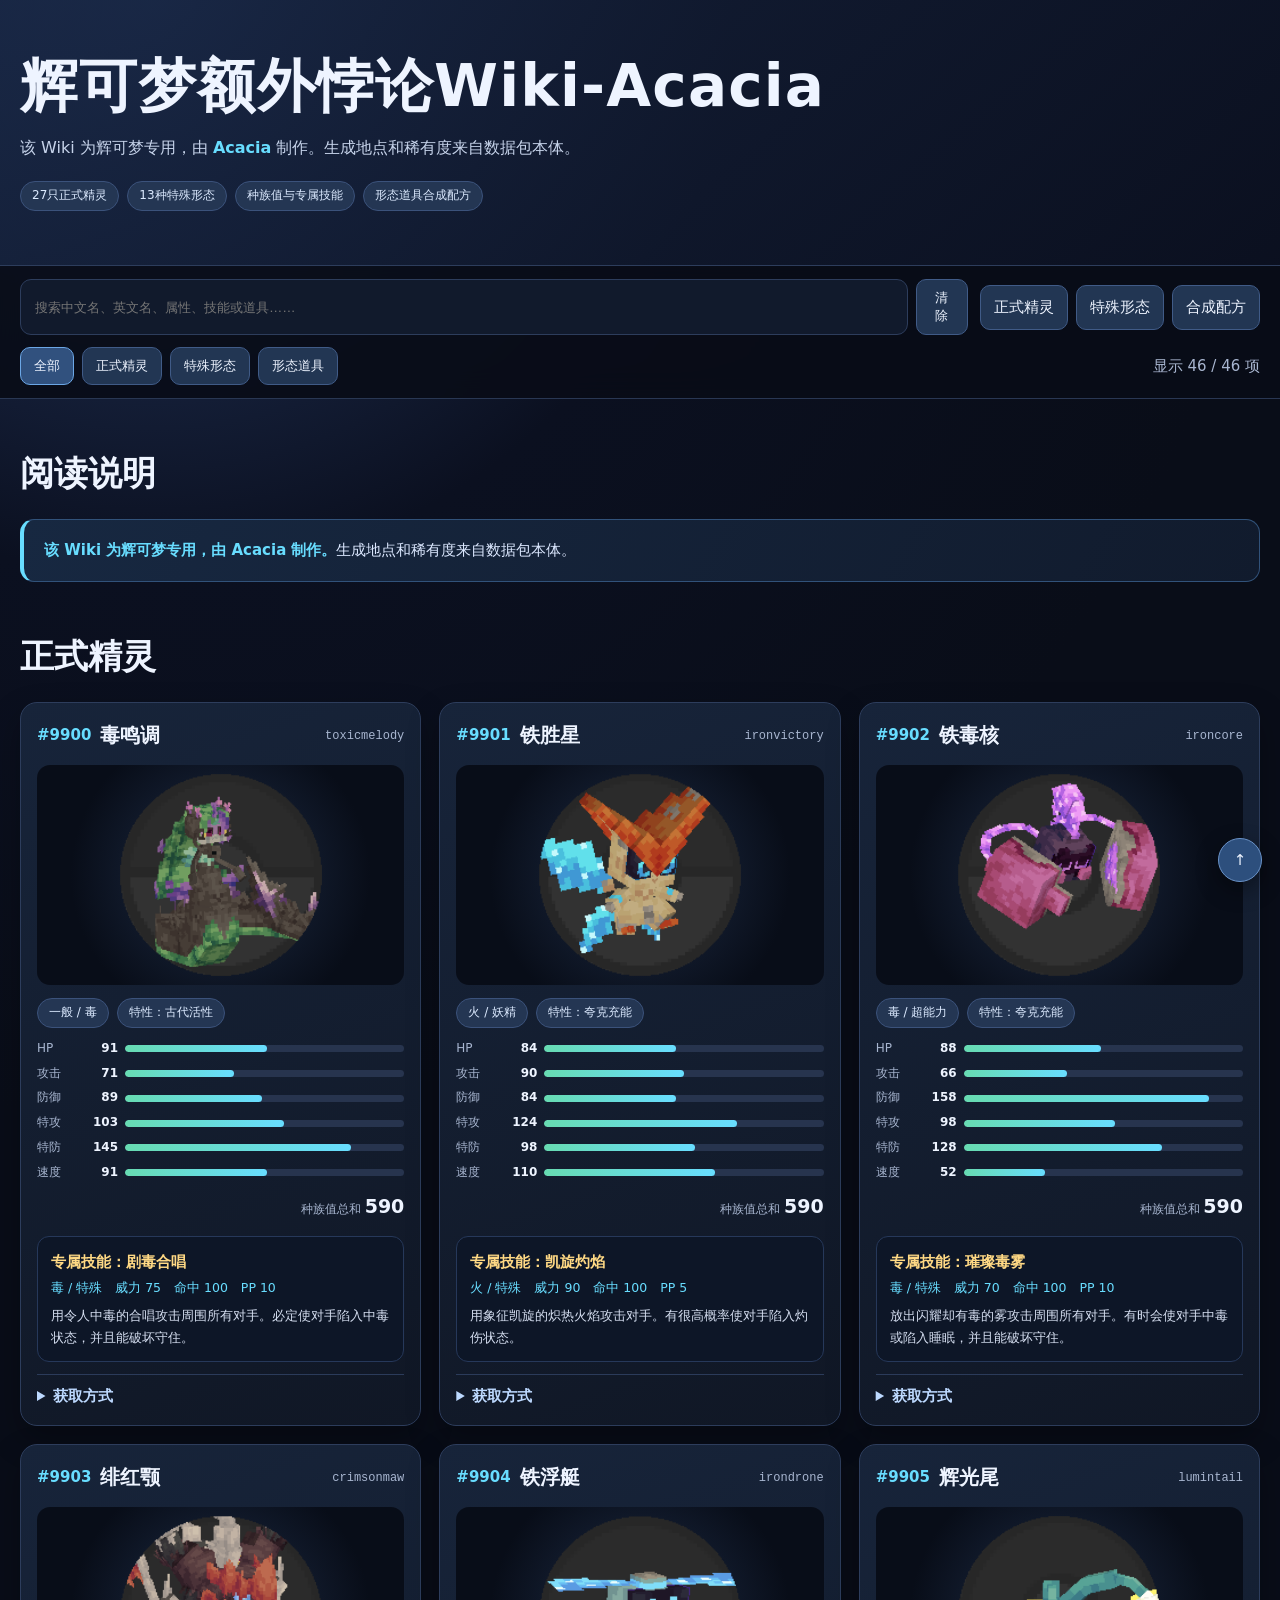
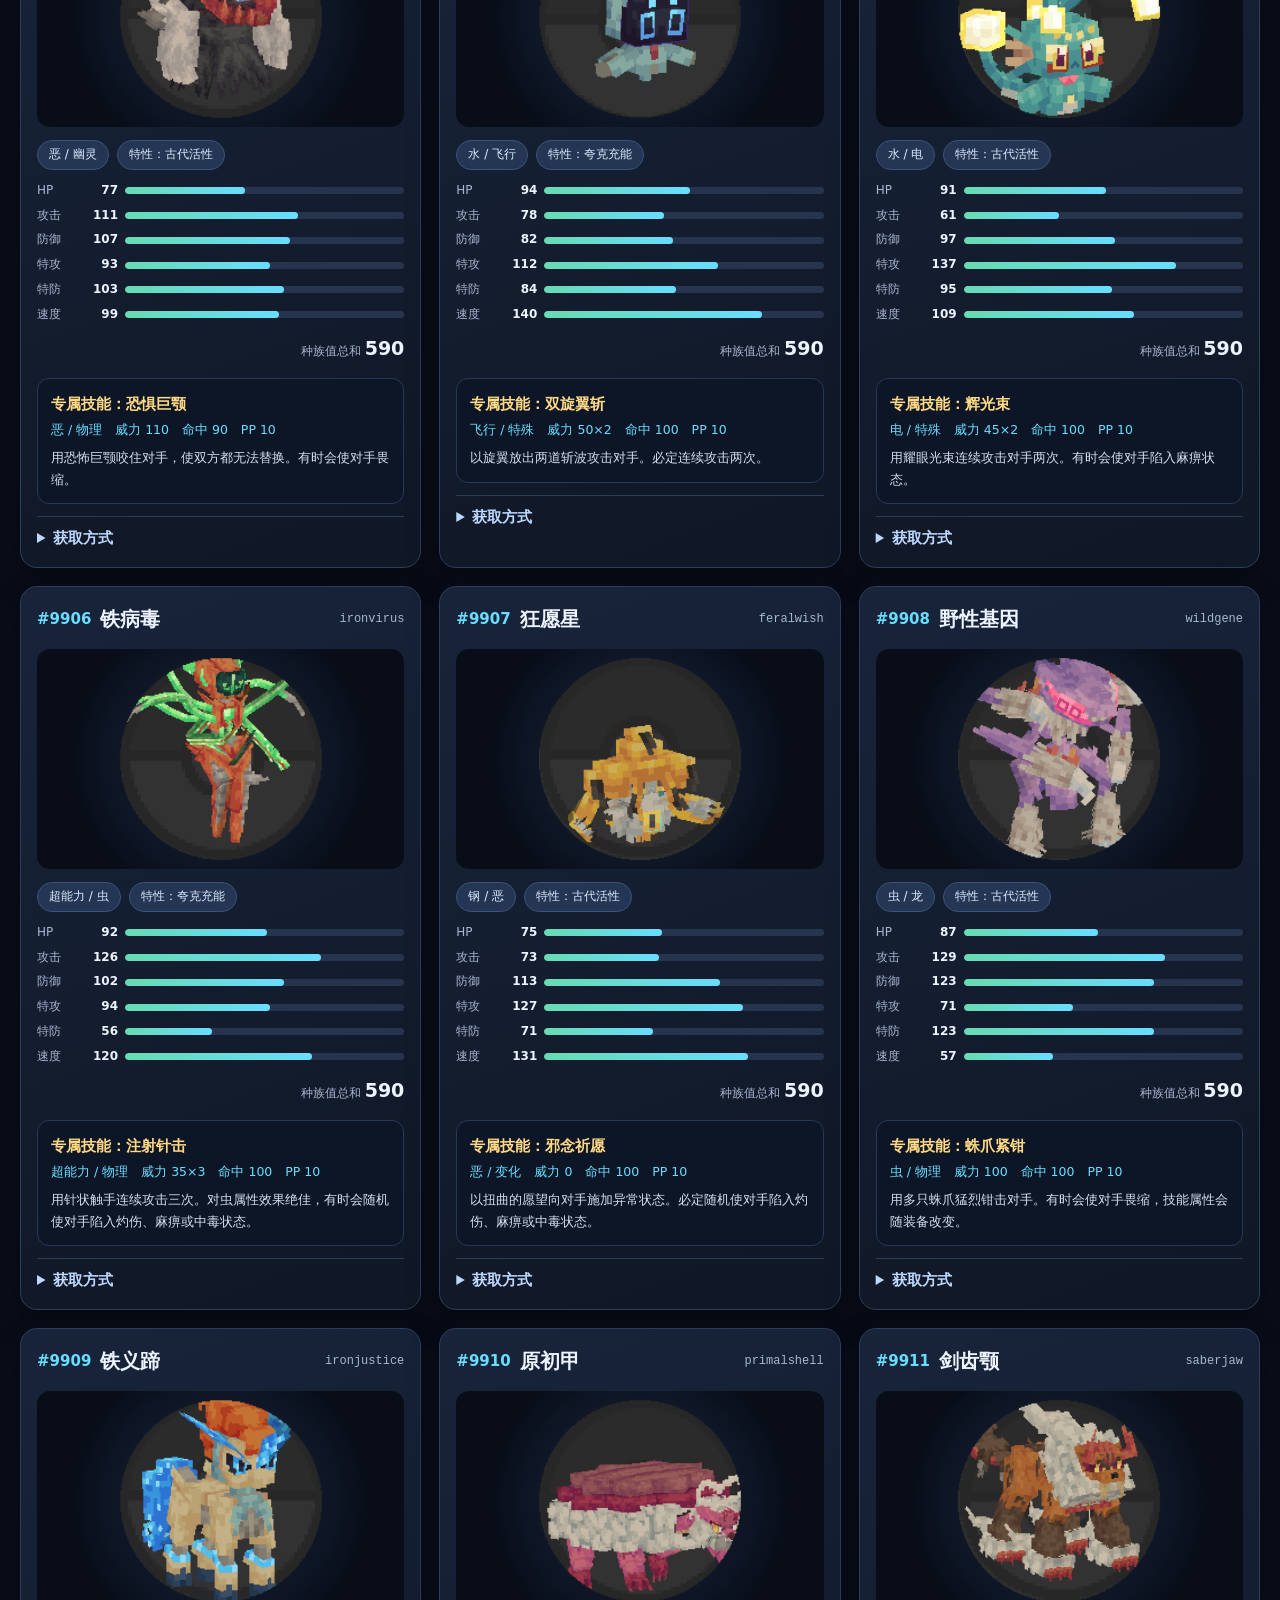
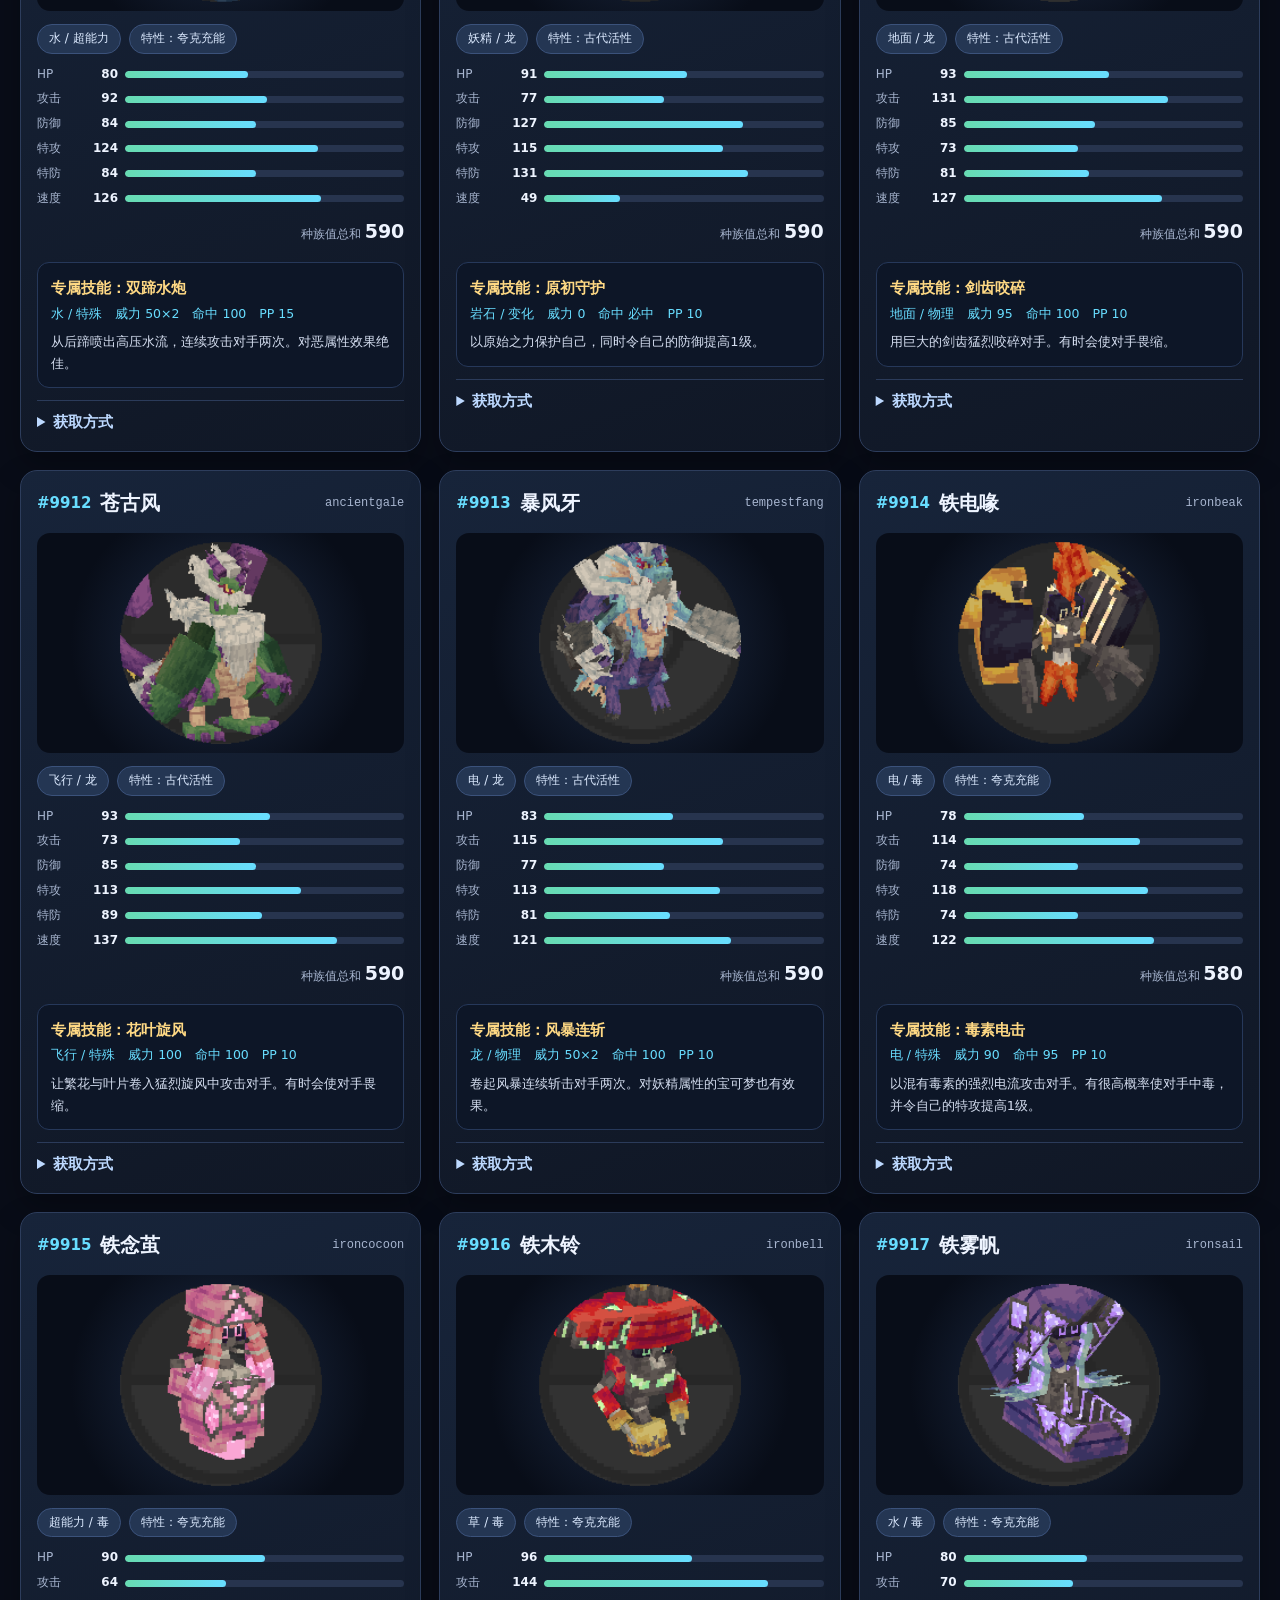
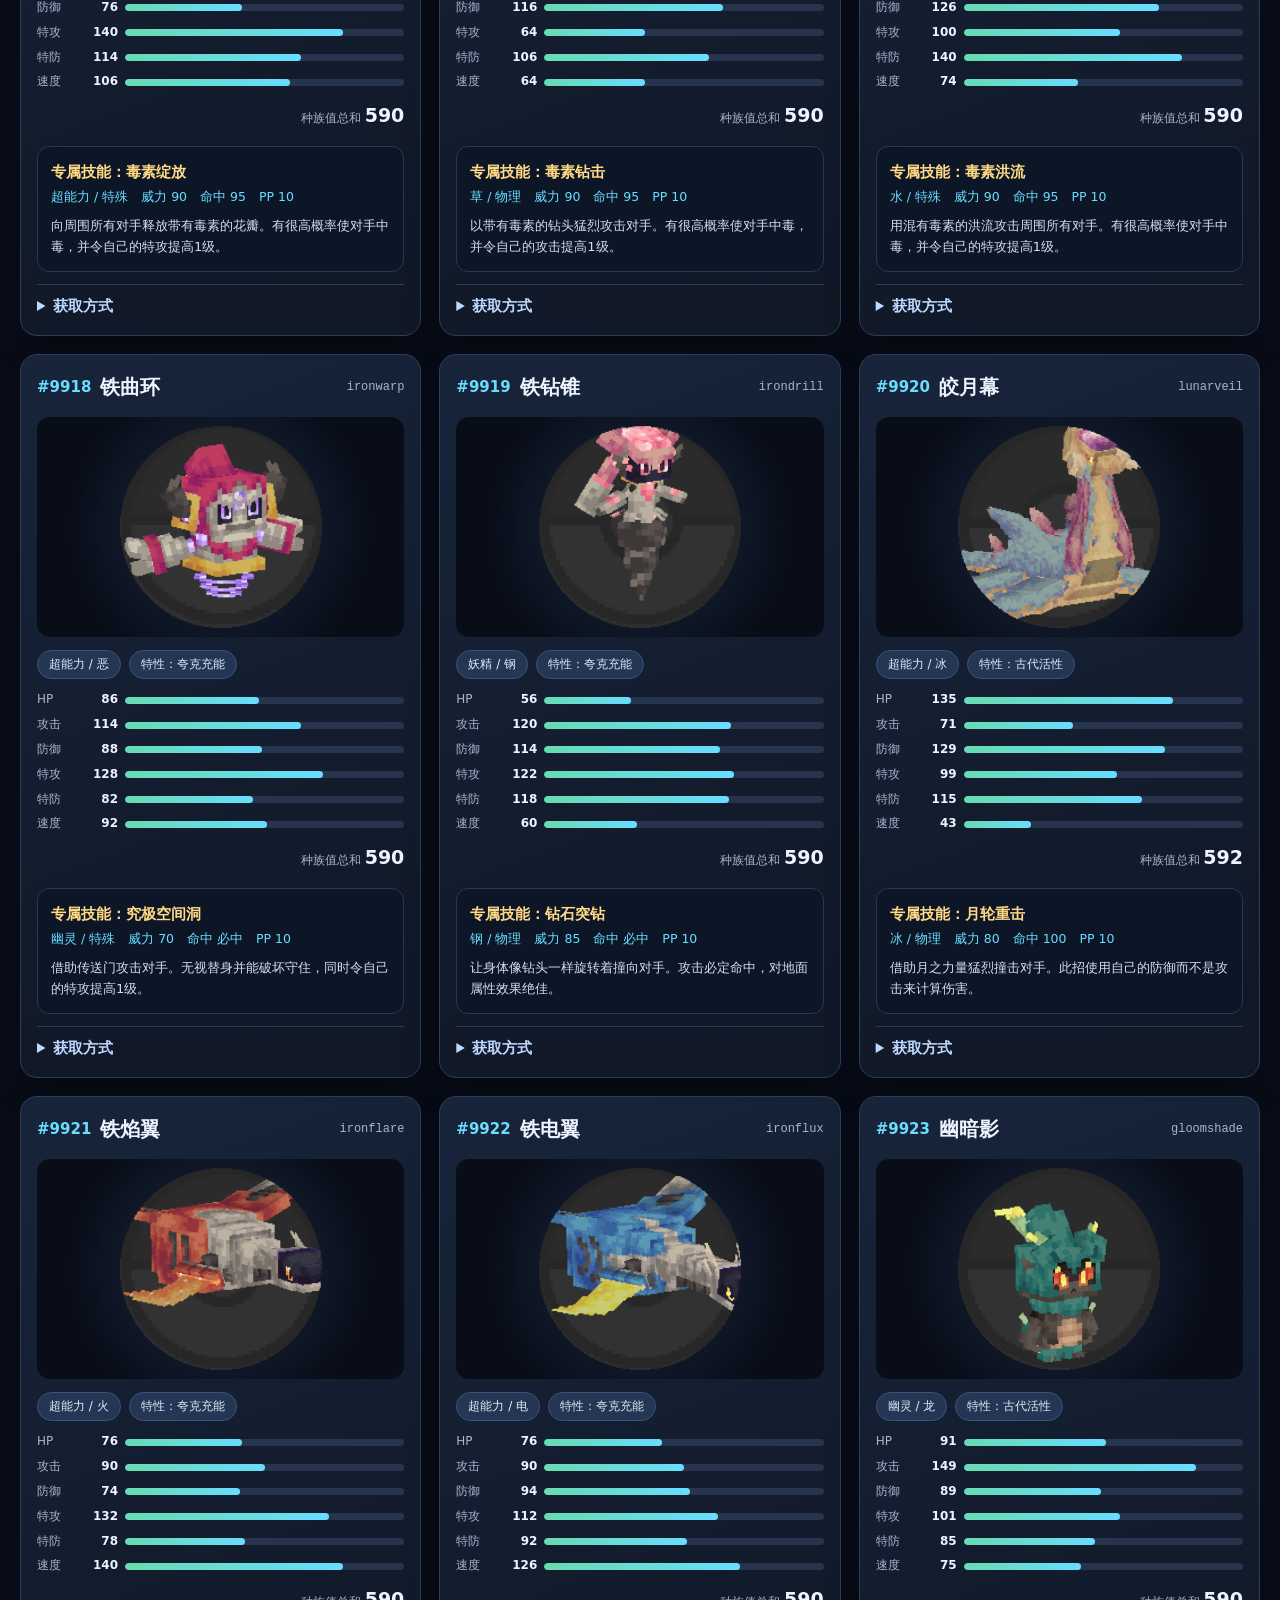
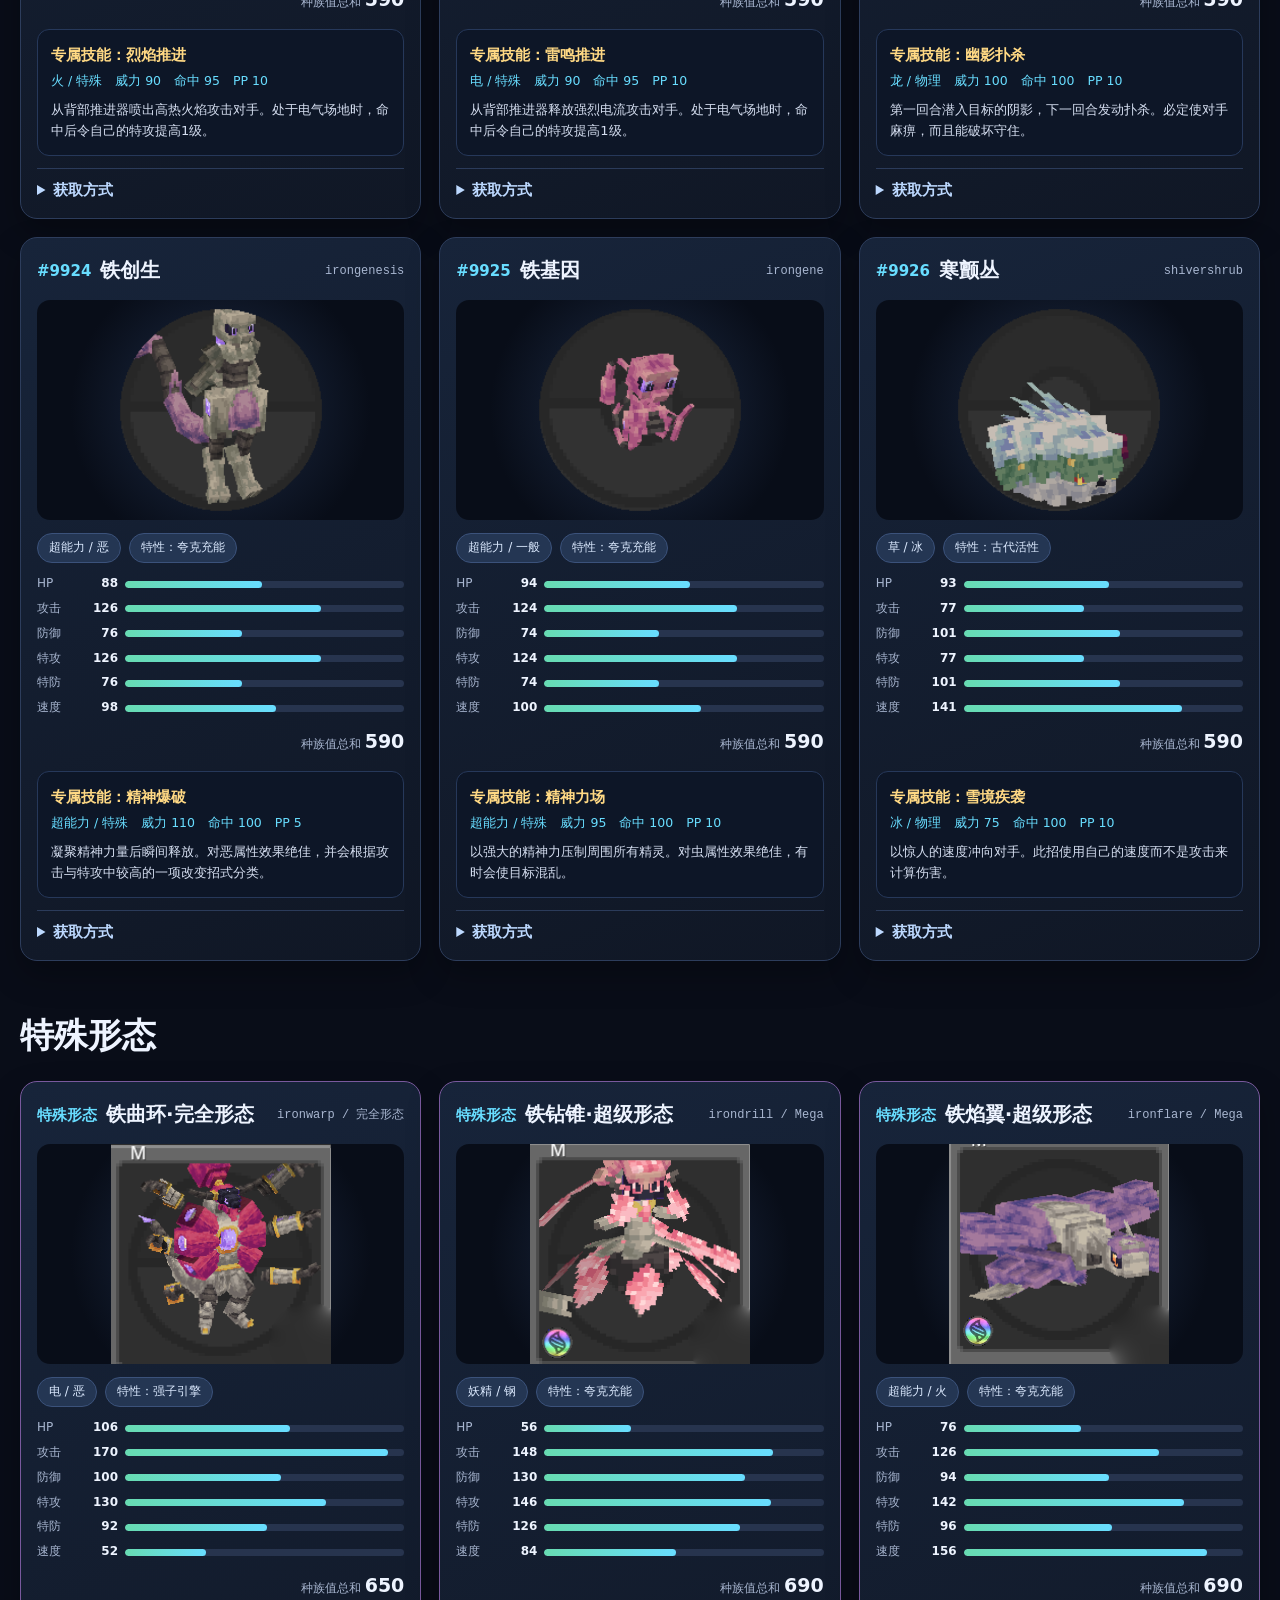
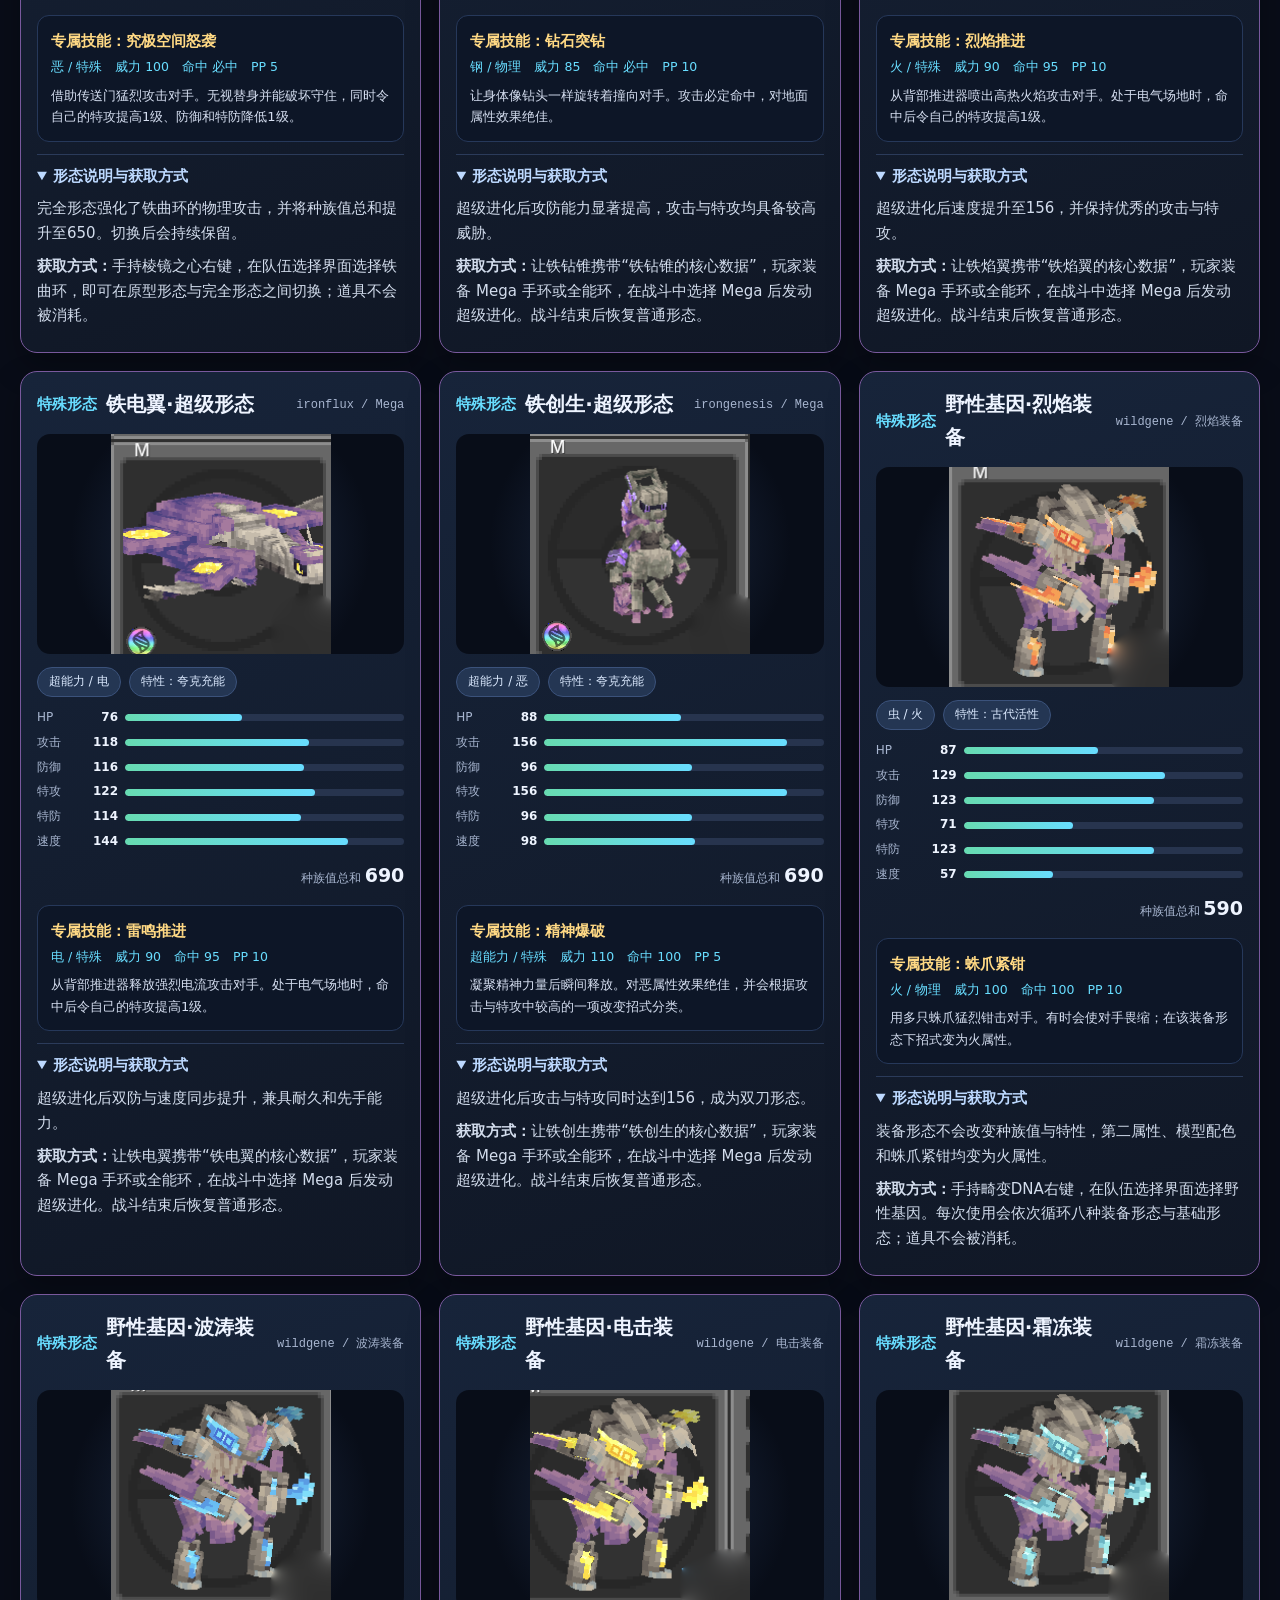
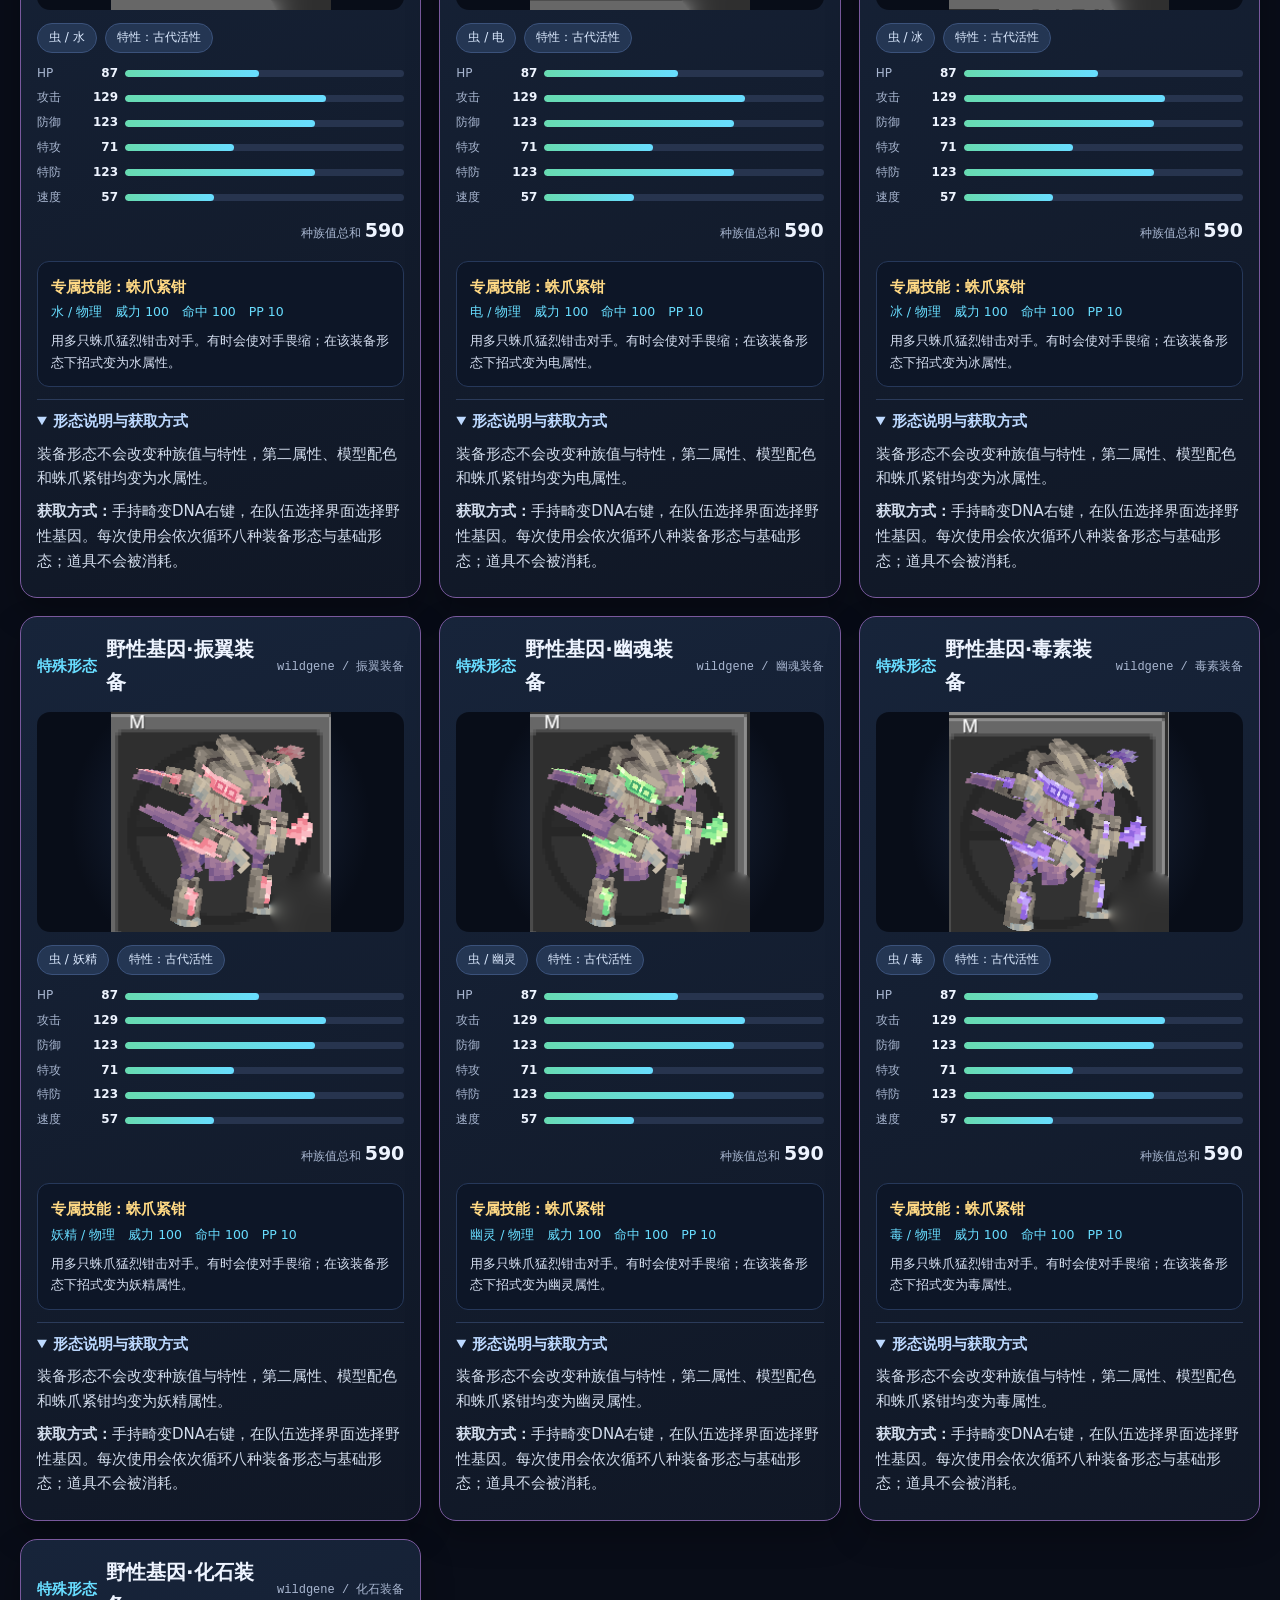
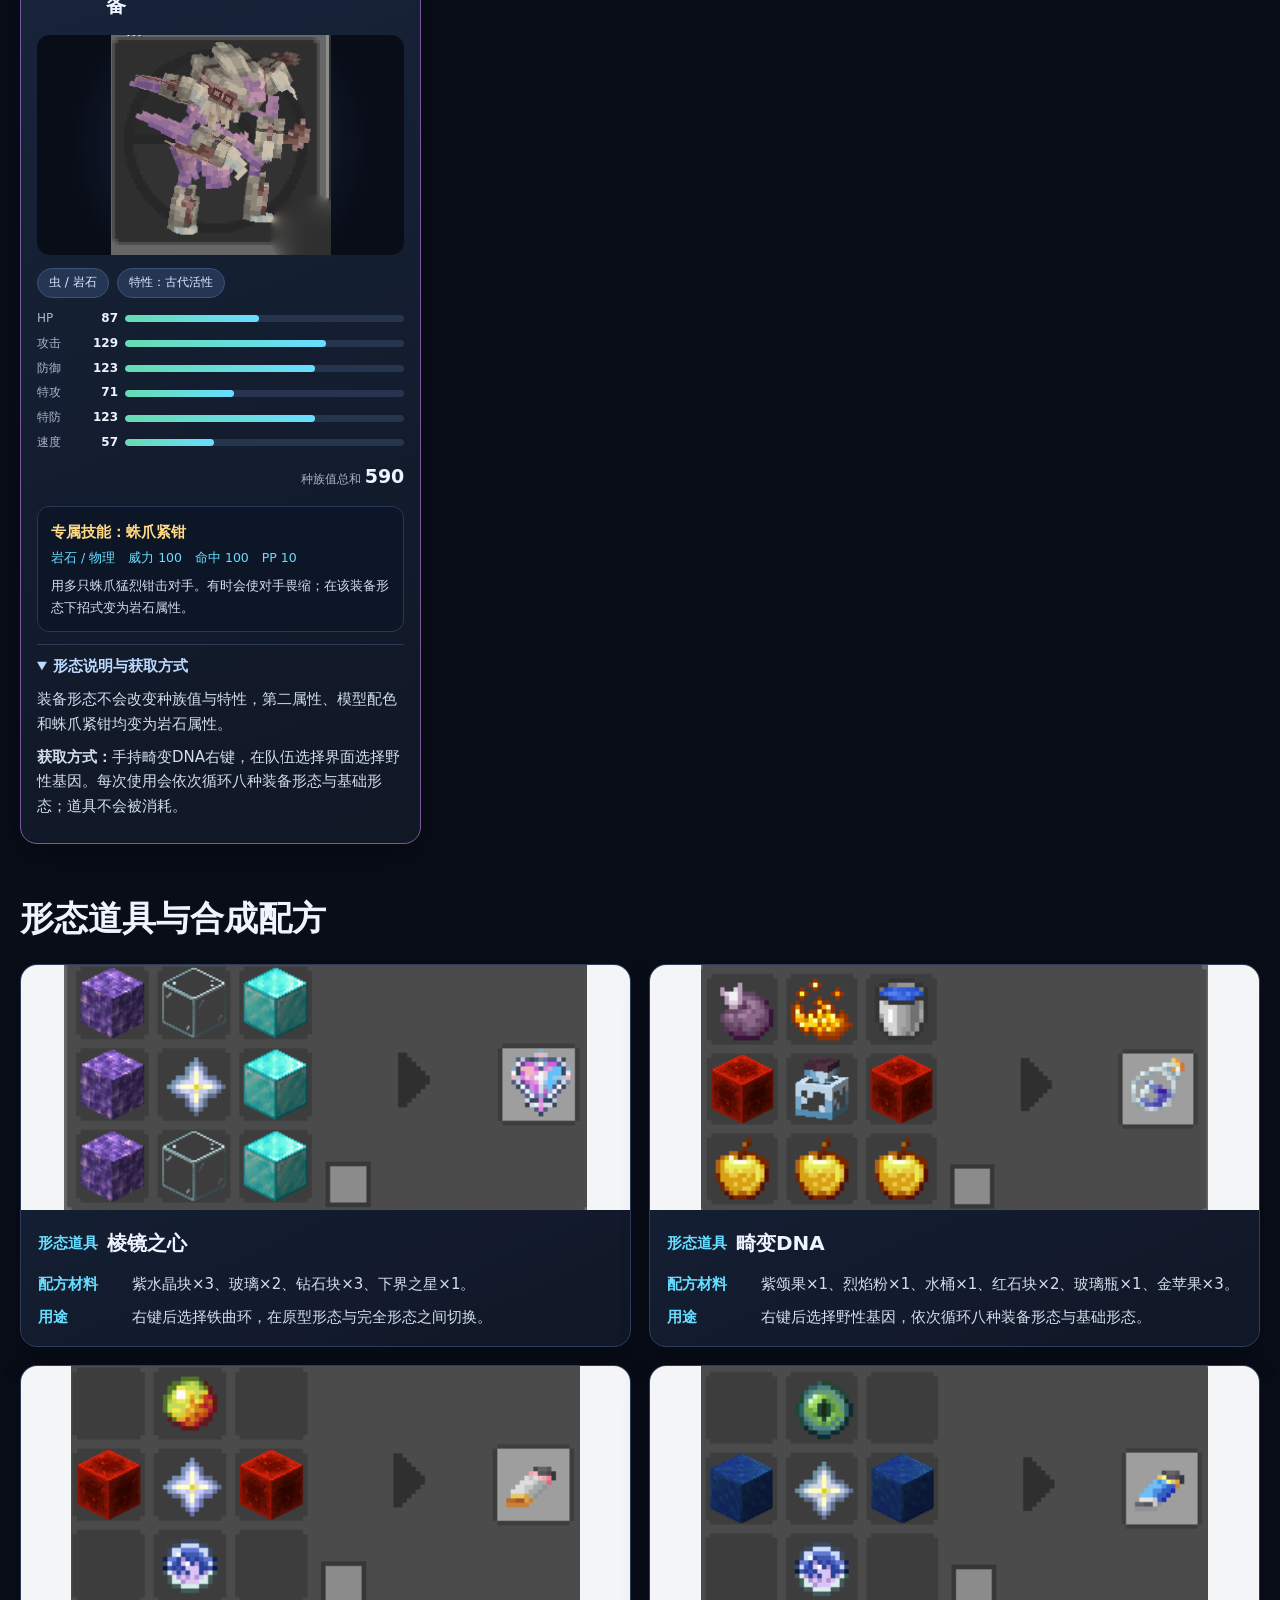
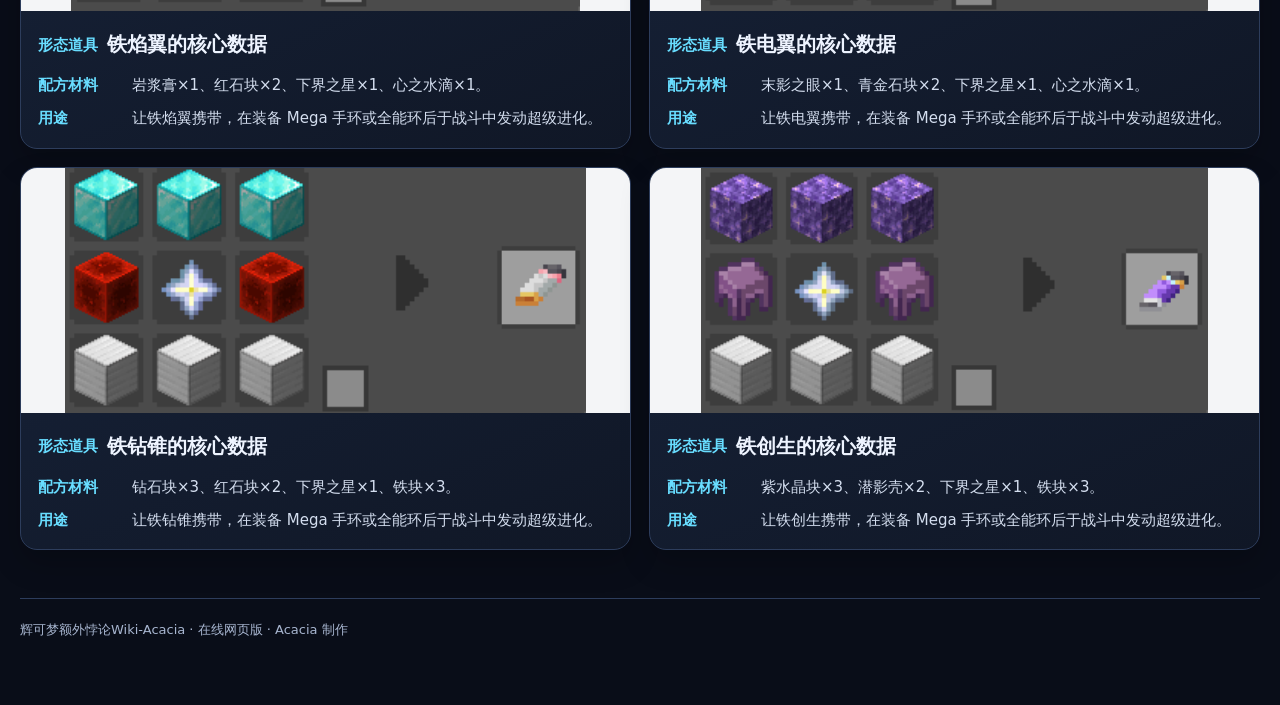
==== commit a6dac6af: "修正重复内容并完成删除" ====
--- a/index.html
+++ b/index.html
@@ -211,216 +211,3 @@
 function filterEntries(){const q=normalize(input.value);let shown=0;entries.forEach(el=>{const kind=el.dataset.kind;const okKind=active==='all'||kind===active;const okQuery=!q||normalize(el.dataset.search+' '+el.textContent).includes(q);const show=okKind&&okQuery;el.hidden=!show;if(show)shown++});document.querySelectorAll('[data-section-kind]').forEach(section=>{const visible=[...section.querySelectorAll('[data-search]')].some(el=>!el.hidden);section.hidden=!visible});status.textContent=`显示 ${shown} / ${entries.length} 项`;empty.style.display=shown?'none':'block'}
 input.addEventListener('input',filterEntries);document.getElementById('clear').addEventListener('click',()=>{input.value='';input.focus();filterEntries()});document.querySelectorAll('.filter').forEach(btn=>btn.addEventListener('click',()=>{active=btn.dataset.filter;document.querySelectorAll('.filter').forEach(x=>x.classList.toggle('active',x===btn));filterEntries()}));document.addEventListener('keydown',e=>{if(e.key==='/'&&document.activeElement!==input){e.preventDefault();input.focus()}if(e.key==='Escape'&&document.activeElement===input){input.value='';filterEntries();input.blur()}});filterEntries();
 </script></body></html>
-<!doctype html>
-<html lang="zh-CN">
-<head>
-<meta charset="utf-8">
-<meta name="viewport" content="width=device-width,initial-scale=1">
-<meta name="description" content="辉可梦额外悖论宝可梦图文Wiki，由Acacia制作。">
-<meta name="theme-color" content="#090d18">
-<meta property="og:type" content="website">
-<meta property="og:locale" content="zh_CN">
-<meta property="og:title" content="辉可梦额外悖论Wiki-Acacia">
-<meta property="og:description" content="辉可梦额外悖论宝可梦图文Wiki：精灵、特殊形态、种族值、专属技能与合成配方。">
-<link rel="icon" type="image/png" href="[data-uri]">
-<title>辉可梦额外悖论Wiki-Acacia</title>
-<style>
-:root{--bg:#090d18;--panel:#121b2d;--panel2:#18243b;--line:#2d3d5c;--text:#eef4ff;--muted:#a8b6d0;--cyan:#68ddff;--violet:#d798ff;--green:#67dbb1;--gold:#ffd984}
-*{box-sizing:border-box}html{scroll-behavior:smooth}body{margin:0;background:radial-gradient(circle at 12% 0,#263b66 0,#0b1020 36rem,#090d18 70rem);color:var(--text);font:15px/1.65 system-ui,-apple-system,"Segoe UI","Microsoft YaHei",sans-serif}
-a{color:inherit}header{padding:54px max(20px,calc((100% - 1440px)/2));border-bottom:1px solid var(--line);background:linear-gradient(140deg,#172541cc,#0b1020ee)}
-h1{font-size:clamp(30px,5vw,58px);line-height:1.12;margin:0 0 12px;letter-spacing:.02em}h2{margin:46px 0 18px;font-size:clamp(24px,3vw,34px)}h3{margin:0;font-size:20px}.subtitle{max-width:880px;color:#c6d3ea;font-size:16px}.credit{color:var(--cyan);font-weight:700}
-.wrap{max-width:1440px;margin:auto;padding:0 20px 64px}.badges,.chips,.nav-links,.filters{display:flex;flex-wrap:wrap;gap:8px}.badges{margin-top:20px}.badge,.chips span{display:inline-block;padding:4px 11px;border-radius:999px;background:#243653;color:#dceaff;border:1px solid #3b527b;font-size:12px}
-.topbar{position:sticky;top:0;z-index:10;background:#090d18e8;border-bottom:1px solid #293753;backdrop-filter:blur(16px)}.toolbar{max-width:1440px;margin:auto;padding:13px 20px;display:grid;grid-template-columns:minmax(260px,1fr) auto;gap:12px;align-items:center}.search-wrap{display:flex;gap:8px}input{width:100%;background:#111a2c;border:1px solid var(--line);color:var(--text);padding:11px 14px;border-radius:11px;outline:none}input:focus{border-color:var(--cyan);box-shadow:0 0 0 3px #68ddff22}button,.nav-links a{background:#223653;color:var(--text);border:1px solid #405b87;padding:9px 13px;border-radius:10px;cursor:pointer;text-decoration:none}button:hover,.nav-links a:hover,.filter.active{background:#31517e;border-color:#6ca7e6}.filters{grid-column:1/-1}.status{margin-left:auto;color:var(--muted);align-self:center}
-.note{padding:18px 20px;background:linear-gradient(120deg,#172841,#111b2d);border:1px solid #31527a;border-left:4px solid var(--cyan);border-radius:14px;color:#dce8ff}.note b{color:var(--cyan)}
-.grid{display:grid;grid-template-columns:repeat(auto-fit,minmax(310px,1fr));gap:18px}.card{min-width:0;background:linear-gradient(160deg,#17243a,#101725);border:1px solid var(--line);border-radius:17px;padding:16px;box-shadow:0 14px 32px #0004;transition:.18s transform,.18s border-color}.card:hover{transform:translateY(-3px);border-color:var(--cyan)}.form-card{border-color:#79599d}.form-card:hover{border-color:var(--violet)}.card-title{display:flex;align-items:center;gap:9px}.card-title h3{flex:1}.dex{color:var(--cyan);font-weight:800}.id{color:var(--muted);font:12px ui-monospace,monospace}
-.mon{display:block;width:100%;height:220px;object-fit:contain;background:radial-gradient(circle,#31466e55,#080d18 70%);border-radius:13px;margin:13px 0}.chips{margin-bottom:11px}.stats{display:grid;gap:5px}.stat{display:grid;grid-template-columns:42px 32px 1fr;gap:7px;align-items:center;font-size:12px;color:var(--muted)}.stat b{color:var(--text);text-align:right}.stat i{height:7px;background:#27344e;border-radius:5px;overflow:hidden}.stat em{height:100%;display:block;background:linear-gradient(90deg,var(--green),var(--cyan));border-radius:5px}.total{text-align:right;color:var(--muted);font-size:12px;margin-top:8px}.total b{font-size:19px;color:var(--text)}
-.move{margin-top:14px;padding:13px;background:#0d1627;border-radius:12px;border:1px solid #26385a}.move strong{display:block;color:var(--gold)}.move small{display:block;color:var(--cyan);margin-top:3px}.move p{margin:7px 0 0;color:#d5def0;font-size:13px}details{margin-top:12px;border-top:1px solid #2b3b5a;padding-top:9px}summary{cursor:pointer;color:#bdd9ff;font-weight:700}details p{margin:8px 0;color:#d3dded}.spawn-list{padding-left:19px;margin:8px 0}.spawn-list li{margin:5px 0;color:#cdd8ec}code{color:#a5f1ce;background:#0b1423;border:1px solid #24435a;border-radius:5px;padding:2px 6px;font-family:ui-monospace,monospace;font-size:12px}
-.recipe-grid{display:grid;grid-template-columns:repeat(auto-fit,minmax(420px,1fr));gap:18px}.recipe-card{background:linear-gradient(155deg,#17233a,#101726);border:1px solid var(--line);border-radius:17px;overflow:hidden;box-shadow:0 14px 30px #0003}.recipe-card img{width:100%;height:245px;object-fit:contain;background:#f4f5f7;display:block}.recipe-body{padding:17px}dl{margin:12px 0 0;display:grid;grid-template-columns:82px 1fr;gap:8px 12px}dt{font-weight:800;color:var(--cyan)}dd{margin:0;color:#d4deef}.empty{display:none;text-align:center;padding:52px 20px;color:var(--muted)}.footer{margin-top:48px;padding-top:20px;border-top:1px solid var(--line);color:var(--muted);font-size:13px}.to-top{position:fixed;right:18px;bottom:18px;width:44px;height:44px;border-radius:50%;display:grid;place-items:center;text-decoration:none;background:#2d4f7d;border:1px solid #6a93c9;box-shadow:0 8px 22px #0006}
-@media(max-width:760px){header{padding-top:38px}.wrap{padding:0 12px 45px}.toolbar{padding:10px 12px;grid-template-columns:1fr}.nav-links{display:none}.search-wrap{min-width:0}.filters{grid-column:auto}.status{margin-left:0}.grid{grid-template-columns:1fr}.recipe-grid{grid-template-columns:1fr}.recipe-card img{height:205px}.mon{height:190px}}
-</style>
-</head>
-<body id="top">
-<header><h1>辉可梦额外悖论Wiki-Acacia</h1><p class="subtitle">该 Wiki 为辉可梦专用，由 <span class="credit">Acacia</span> 制作。生成地点和稀有度来自数据包本体。</p><div class="badges"><span class="badge">27只正式精灵</span><span class="badge">13种特殊形态</span><span class="badge">种族值与专属技能</span><span class="badge">形态道具合成配方</span></div></header>
-<div class="topbar"><div class="toolbar"><div class="search-wrap"><input id="search" type="search" placeholder="搜索中文名、英文名、属性、技能或道具……" aria-label="搜索Wiki"><button id="clear" type="button">清除</button></div><nav class="nav-links"><a href="#pokemon">正式精灵</a><a href="#forms">特殊形态</a><a href="#recipes">合成配方</a></nav><div class="filters"><button class="filter active" data-filter="all">全部</button><button class="filter" data-filter="base">正式精灵</button><button class="filter" data-filter="special">特殊形态</button><button class="filter" data-filter="item">形态道具</button><span class="status" id="status"></span></div></div></div>
-<main class="wrap"><section><h2>阅读说明</h2><div class="note"><b>该 Wiki 为辉可梦专用，由 Acacia 制作。</b>生成地点和稀有度来自数据包本体。特殊形态部分已按当前整合版逻辑更新：棱镜之心与畸变DNA用于右键切换形态，四枚核心数据用于战斗中的 Mega 进化。</div></section>
-<section id="pokemon" data-section-kind="base"><h2>正式精灵</h2><div class="grid" id="base-grid"><article class="card" data-kind="base" data-search="毒鸣调 toxicmelody 一般 / 毒"><div class="card-title"><span class="dex">#9900</span><h3>毒鸣调</h3><span class="id">toxicmelody</span></div><img class="mon" src="[data-uri]" alt="毒鸣调"><div class="chips"><span>一般 / 毒</span><span>特性：古代活性</span></div><div class="stats"><div class="stat"><span>HP</span><b>91</b><i><em style="width:51%"></em></i></div><div class="stat"><span>攻击</span><b>71</b><i><em style="width:39%"></em></i></div><div class="stat"><span>防御</span><b>89</b><i><em style="width:49%"></em></i></div><div class="stat"><span>特攻</span><b>103</b><i><em style="width:57%"></em></i></div><div class="stat"><span>特防</span><b>145</b><i><em style="width:81%"></em></i></div><div class="stat"><span>速度</span><b>91</b><i><em style="width:51%"></em></i></div></div><div class="total">种族值总和 <b>590</b></div><div class="move"><strong>专属技能：剧毒合唱</strong><small>毒 / 特殊　威力 75　命中 100　PP 10</small><p>用令人中毒的合唱攻击周围所有对手。必定使对手陷入中毒状态，并且能破坏守住。</p></div><details><summary>获取方式</summary><ul class="spawn-list"><li><b>（地面）</b> 沼泽；等级 58-62；超稀有；权重 3.0。</li><li><b>（地面）</b> 丛林；等级 58-62；超稀有；权重 3.0。</li></ul><p class="command"><code>/pokegive @s toxicmelody level=60</code></p></details></article>
-<article class="card" data-kind="base" data-search="铁胜星 ironvictory 火 / 妖精"><div class="card-title"><span class="dex">#9901</span><h3>铁胜星</h3><span class="id">ironvictory</span></div><img class="mon" src="[data-uri]" alt="铁胜星"><div class="chips"><span>火 / 妖精</span><span>特性：夸克充能</span></div><div class="stats"><div class="stat"><span>HP</span><b>84</b><i><em style="width:47%"></em></i></div><div class="stat"><span>攻击</span><b>90</b><i><em style="width:50%"></em></i></div><div class="stat"><span>防御</span><b>84</b><i><em style="width:47%"></em></i></div><div class="stat"><span>特攻</span><b>124</b><i><em style="width:69%"></em></i></div><div class="stat"><span>特防</span><b>98</b><i><em style="width:54%"></em></i></div><div class="stat"><span>速度</span><b>110</b><i><em style="width:61%"></em></i></div></div><div class="total">种族值总和 <b>590</b></div><div class="move"><strong>专属技能：凯旋灼焰</strong><small>火 / 特殊　威力 90　命中 100　PP 5</small><p>用象征凯旋的炽热火焰攻击对手。有很高概率使对手陷入灼伤状态。</p></div><details><summary>获取方式</summary><ul class="spawn-list"><li><b>（地面）</b> 魔法类生物群系；等级 58-62；超稀有；权重 3.0。</li><li><b>（地面）</b> 沙漠；等级 58-62；超稀有；权重 3.0。</li><li><b>（地面）</b> 末地；等级 58-62；稀有；权重 3.0。</li></ul><p class="command"><code>/pokegive @s ironvictory level=60</code></p></details></article>
-<article class="card" data-kind="base" data-search="铁毒核 ironcore 毒 / 超能力"><div class="card-title"><span class="dex">#9902</span><h3>铁毒核</h3><span class="id">ironcore</span></div><img class="mon" src="[data-uri]" alt="铁毒核"><div class="chips"><span>毒 / 超能力</span><span>特性：夸克充能</span></div><div class="stats"><div class="stat"><span>HP</span><b>88</b><i><em style="width:49%"></em></i></div><div class="stat"><span>攻击</span><b>66</b><i><em style="width:37%"></em></i></div><div class="stat"><span>防御</span><b>158</b><i><em style="width:88%"></em></i></div><div class="stat"><span>特攻</span><b>98</b><i><em style="width:54%"></em></i></div><div class="stat"><span>特防</span><b>128</b><i><em style="width:71%"></em></i></div><div class="stat"><span>速度</span><b>52</b><i><em style="width:29%"></em></i></div></div><div class="total">种族值总和 <b>590</b></div><div class="move"><strong>专属技能：璀璨毒雾</strong><small>毒 / 特殊　威力 70　命中 100　PP 10</small><p>放出闪耀却有毒的雾攻击周围所有对手。有时会使对手中毒或陷入睡眠，并且能破坏守住。</p></div><details><summary>获取方式</summary><ul class="spawn-list"><li><b>（地面）</b> 竹林；等级 58-62；超稀有；权重 3.0。</li><li><b>（地面）</b> 末地；等级 58-62；稀有；权重 3.0。</li></ul><p class="command"><code>/pokegive @s ironcore level=60</code></p></details></article>
-<article class="card" data-kind="base" data-search="绯红颚 crimsonmaw 恶 / 幽灵"><div class="card-title"><span class="dex">#9903</span><h3>绯红颚</h3><span class="id">crimsonmaw</span></div><img class="mon" src="[data-uri]" alt="绯红颚"><div class="chips"><span>恶 / 幽灵</span><span>特性：古代活性</span></div><div class="stats"><div class="stat"><span>HP</span><b>77</b><i><em style="width:43%"></em></i></div><div class="stat"><span>攻击</span><b>111</b><i><em style="width:62%"></em></i></div><div class="stat"><span>防御</span><b>107</b><i><em style="width:59%"></em></i></div><div class="stat"><span>特攻</span><b>93</b><i><em style="width:52%"></em></i></div><div class="stat"><span>特防</span><b>103</b><i><em style="width:57%"></em></i></div><div class="stat"><span>速度</span><b>99</b><i><em style="width:55%"></em></i></div></div><div class="total">种族值总和 <b>590</b></div><div class="move"><strong>专属技能：恐惧巨颚</strong><small>恶 / 物理　威力 110　命中 90　PP 10</small><p>用恐怖巨颚咬住对手，使双方都无法替换。有时会使对手畏缩。</p></div><details><summary>获取方式</summary><ul class="spawn-list"><li><b>（地面）</b> 冻原；等级 58-62；超稀有；权重 3.0。</li><li><b>（地面）</b> 深暗之域；等级 58-62；稀有；权重 3.0。</li></ul><p class="command"><code>/pokegive @s crimsonmaw level=60</code></p></details></article>
-<article class="card" data-kind="base" data-search="铁浮艇 irondrone 水 / 飞行"><div class="card-title"><span class="dex">#9904</span><h3>铁浮艇</h3><span class="id">irondrone</span></div><img class="mon" src="[data-uri]" alt="铁浮艇"><div class="chips"><span>水 / 飞行</span><span>特性：夸克充能</span></div><div class="stats"><div class="stat"><span>HP</span><b>94</b><i><em style="width:52%"></em></i></div><div class="stat"><span>攻击</span><b>78</b><i><em style="width:43%"></em></i></div><div class="stat"><span>防御</span><b>82</b><i><em style="width:46%"></em></i></div><div class="stat"><span>特攻</span><b>112</b><i><em style="width:62%"></em></i></div><div class="stat"><span>特防</span><b>84</b><i><em style="width:47%"></em></i></div><div class="stat"><span>速度</span><b>140</b><i><em style="width:78%"></em></i></div></div><div class="total">种族值总和 <b>590</b></div><div class="move"><strong>专属技能：双旋翼斩</strong><small>飞行 / 特殊　威力 50&#215;2　命中 100　PP 10</small><p>以旋翼放出两道斩波攻击对手。必定连续攻击两次。</p></div><details><summary>获取方式</summary><ul class="spawn-list"><li><b>（水中）</b> 深海；等级 58-62；超稀有；权重 3.0。</li><li><b>（钓鱼）</b> 深海；等级 58-62；超稀有；权重 4.0；需要能看到天空。</li><li><b>（地面）</b> 末地；等级 58-62；稀有；权重 3.0。</li></ul><p class="command"><code>/pokegive @s irondrone level=60</code></p></details></article>
-<article class="card" data-kind="base" data-search="辉光尾 lumintail 水 / 电"><div class="card-title"><span class="dex">#9905</span><h3>辉光尾</h3><span class="id">lumintail</span></div><img class="mon" src="[data-uri]" alt="辉光尾"><div class="chips"><span>水 / 电</span><span>特性：古代活性</span></div><div class="stats"><div class="stat"><span>HP</span><b>91</b><i><em style="width:51%"></em></i></div><div class="stat"><span>攻击</span><b>61</b><i><em style="width:34%"></em></i></div><div class="stat"><span>防御</span><b>97</b><i><em style="width:54%"></em></i></div><div class="stat"><span>特攻</span><b>137</b><i><em style="width:76%"></em></i></div><div class="stat"><span>特防</span><b>95</b><i><em style="width:53%"></em></i></div><div class="stat"><span>速度</span><b>109</b><i><em style="width:61%"></em></i></div></div><div class="total">种族值总和 <b>590</b></div><div class="move"><strong>专属技能：辉光束</strong><small>电 / 特殊　威力 45&#215;2　命中 100　PP 10</small><p>用耀眼光束连续攻击对手两次。有时会使对手陷入麻痹状态。</p></div><details><summary>获取方式</summary><ul class="spawn-list"><li><b>（水中）</b> 深海；等级 58-62；超稀有；权重 3.0。</li><li><b>（钓鱼）</b> 暖水海洋；等级 58-62；超稀有；权重 4.0；需要能看到天空。</li></ul><p class="command"><code>/pokegive @s lumintail level=60</code></p></details></article>
-<article class="card" data-kind="base" data-search="铁病毒 ironvirus 超能力 / 虫"><div class="card-title"><span class="dex">#9906</span><h3>铁病毒</h3><span class="id">ironvirus</span></div><img class="mon" src="[data-uri]" alt="铁病毒"><div class="chips"><span>超能力 / 虫</span><span>特性：夸克充能</span></div><div class="stats"><div class="stat"><span>HP</span><b>92</b><i><em style="width:51%"></em></i></div><div class="stat"><span>攻击</span><b>126</b><i><em style="width:70%"></em></i></div><div class="stat"><span>防御</span><b>102</b><i><em style="width:57%"></em></i></div><div class="stat"><span>特攻</span><b>94</b><i><em style="width:52%"></em></i></div><div class="stat"><span>特防</span><b>56</b><i><em style="width:31%"></em></i></div><div class="stat"><span>速度</span><b>120</b><i><em style="width:67%"></em></i></div></div><div class="total">种族值总和 <b>590</b></div><div class="move"><strong>专属技能：注射针击</strong><small>超能力 / 物理　威力 35&#215;3　命中 100　PP 10</small><p>用针状触手连续攻击三次。对虫属性效果绝佳，有时会随机使对手陷入灼伤、麻痹或中毒状态。</p></div><details><summary>获取方式</summary><ul class="spawn-list"><li><b>（地面）</b> 山地；等级 58-62；超稀有；权重 3.0。</li><li><b>（地面）</b> 末地；等级 58-62；稀有；权重 3.0。</li></ul><p class="command"><code>/pokegive @s ironvirus level=60</code></p></details></article>
-<article class="card" data-kind="base" data-search="狂愿星 feralwish 钢 / 恶"><div class="card-title"><span class="dex">#9907</span><h3>狂愿星</h3><span class="id">feralwish</span></div><img class="mon" src="[data-uri]" alt="狂愿星"><div class="chips"><span>钢 / 恶</span><span>特性：古代活性</span></div><div class="stats"><div class="stat"><span>HP</span><b>75</b><i><em style="width:42%"></em></i></div><div class="stat"><span>攻击</span><b>73</b><i><em style="width:41%"></em></i></div><div class="stat"><span>防御</span><b>113</b><i><em style="width:63%"></em></i></div><div class="stat"><span>特攻</span><b>127</b><i><em style="width:71%"></em></i></div><div class="stat"><span>特防</span><b>71</b><i><em style="width:39%"></em></i></div><div class="stat"><span>速度</span><b>131</b><i><em style="width:73%"></em></i></div></div><div class="total">种族值总和 <b>590</b></div><div class="move"><strong>专属技能：邪念祈愿</strong><small>恶 / 变化　威力 0　命中 100　PP 10</small><p>以扭曲的愿望向对手施加异常状态。必定随机使对手陷入灼伤、麻痹或中毒状态。</p></div><details><summary>获取方式</summary><ul class="spawn-list"><li><b>（地面）</b> 深暗之域；等级 58-62；稀有；权重 3.0。</li><li><b>（地面）</b> 冻原；等级 58-62；超稀有；权重 3.0。</li></ul><p class="command"><code>/pokegive @s feralwish level=60</code></p></details></article>
-<article class="card" data-kind="base" data-search="野性基因 wildgene 虫 / 龙"><div class="card-title"><span class="dex">#9908</span><h3>野性基因</h3><span class="id">wildgene</span></div><img class="mon" src="[data-uri]" alt="野性基因"><div class="chips"><span>虫 / 龙</span><span>特性：古代活性</span></div><div class="stats"><div class="stat"><span>HP</span><b>87</b><i><em style="width:48%"></em></i></div><div class="stat"><span>攻击</span><b>129</b><i><em style="width:72%"></em></i></div><div class="stat"><span>防御</span><b>123</b><i><em style="width:68%"></em></i></div><div class="stat"><span>特攻</span><b>71</b><i><em style="width:39%"></em></i></div><div class="stat"><span>特防</span><b>123</b><i><em style="width:68%"></em></i></div><div class="stat"><span>速度</span><b>57</b><i><em style="width:32%"></em></i></div></div><div class="total">种族值总和 <b>590</b></div><div class="move"><strong>专属技能：蛛爪紧钳</strong><small>虫 / 物理　威力 100　命中 100　PP 10</small><p>用多只蛛爪猛烈钳击对手。有时会使对手畏缩，技能属性会随装备改变。</p></div><details><summary>获取方式</summary><ul class="spawn-list"><li><b>（地面）</b> 丛林；等级 58-62；超稀有；权重 3.0。</li><li><b>（地面）</b> 热带草原；等级 58-62；超稀有；权重 3.0。</li></ul><p class="command"><code>/pokegive @s wildgene level=60</code></p></details></article>
-<article class="card" data-kind="base" data-search="铁义蹄 ironjustice 水 / 超能力"><div class="card-title"><span class="dex">#9909</span><h3>铁义蹄</h3><span class="id">ironjustice</span></div><img class="mon" src="[data-uri]" alt="铁义蹄"><div class="chips"><span>水 / 超能力</span><span>特性：夸克充能</span></div><div class="stats"><div class="stat"><span>HP</span><b>80</b><i><em style="width:44%"></em></i></div><div class="stat"><span>攻击</span><b>92</b><i><em style="width:51%"></em></i></div><div class="stat"><span>防御</span><b>84</b><i><em style="width:47%"></em></i></div><div class="stat"><span>特攻</span><b>124</b><i><em style="width:69%"></em></i></div><div class="stat"><span>特防</span><b>84</b><i><em style="width:47%"></em></i></div><div class="stat"><span>速度</span><b>126</b><i><em style="width:70%"></em></i></div></div><div class="total">种族值总和 <b>590</b></div><div class="move"><strong>专属技能：双蹄水炮</strong><small>水 / 特殊　威力 50&#215;2　命中 100　PP 15</small><p>从后蹄喷出高压水流，连续攻击对手两次。对恶属性效果绝佳。</p></div><details><summary>获取方式</summary><ul class="spawn-list"><li><b>（地面）</b> 海滩；等级 58-62；超稀有；权重 10.0。</li><li><b>（地面）</b> 末地；等级 58-62；稀有；权重 3.0。</li></ul><p class="command"><code>/pokegive @s ironjustice level=60</code></p></details></article>
-<article class="card" data-kind="base" data-search="原初甲 primalshell 妖精 / 龙"><div class="card-title"><span class="dex">#9910</span><h3>原初甲</h3><span class="id">primalshell</span></div><img class="mon" src="[data-uri]" alt="原初甲"><div class="chips"><span>妖精 / 龙</span><span>特性：古代活性</span></div><div class="stats"><div class="stat"><span>HP</span><b>91</b><i><em style="width:51%"></em></i></div><div class="stat"><span>攻击</span><b>77</b><i><em style="width:43%"></em></i></div><div class="stat"><span>防御</span><b>127</b><i><em style="width:71%"></em></i></div><div class="stat"><span>特攻</span><b>115</b><i><em style="width:64%"></em></i></div><div class="stat"><span>特防</span><b>131</b><i><em style="width:73%"></em></i></div><div class="stat"><span>速度</span><b>49</b><i><em style="width:27%"></em></i></div></div><div class="total">种族值总和 <b>590</b></div><div class="move"><strong>专属技能：原初守护</strong><small>岩石 / 变化　威力 0　命中 必中　PP 10</small><p>以原始之力保护自己，同时令自己的防御提高1级。</p></div><details><summary>获取方式</summary><ul class="spawn-list"><li><b>（地面）</b> 沼泽；等级 58-62；超稀有；权重 3.0。</li><li><b>（地面）</b> 丛林；等级 58-62；超稀有；权重 3.0。</li></ul><p class="command"><code>/pokegive @s primalshell level=60</code></p></details></article>
-<article class="card" data-kind="base" data-search="剑齿颚 saberjaw 地面 / 龙"><div class="card-title"><span class="dex">#9911</span><h3>剑齿颚</h3><span class="id">saberjaw</span></div><img class="mon" src="[data-uri]" alt="剑齿颚"><div class="chips"><span>地面 / 龙</span><span>特性：古代活性</span></div><div class="stats"><div class="stat"><span>HP</span><b>93</b><i><em style="width:52%"></em></i></div><div class="stat"><span>攻击</span><b>131</b><i><em style="width:73%"></em></i></div><div class="stat"><span>防御</span><b>85</b><i><em style="width:47%"></em></i></div><div class="stat"><span>特攻</span><b>73</b><i><em style="width:41%"></em></i></div><div class="stat"><span>特防</span><b>81</b><i><em style="width:45%"></em></i></div><div class="stat"><span>速度</span><b>127</b><i><em style="width:71%"></em></i></div></div><div class="total">种族值总和 <b>590</b></div><div class="move"><strong>专属技能：剑齿咬碎</strong><small>地面 / 物理　威力 95　命中 100　PP 10</small><p>用巨大的剑齿猛烈咬碎对手。有时会使对手畏缩。</p></div><details><summary>获取方式</summary><ul class="spawn-list"><li><b>（地面）</b> 丛林；等级 58-62；超稀有；权重 3.0。</li><li><b>（地面）</b> 热带草原；等级 58-62；超稀有；权重 3.0。</li></ul><p class="command"><code>/pokegive @s saberjaw level=60</code></p></details></article>
-<article class="card" data-kind="base" data-search="苍古风 ancientgale 飞行 / 龙"><div class="card-title"><span class="dex">#9912</span><h3>苍古风</h3><span class="id">ancientgale</span></div><img class="mon" src="[data-uri]" alt="苍古风"><div class="chips"><span>飞行 / 龙</span><span>特性：古代活性</span></div><div class="stats"><div class="stat"><span>HP</span><b>93</b><i><em style="width:52%"></em></i></div><div class="stat"><span>攻击</span><b>73</b><i><em style="width:41%"></em></i></div><div class="stat"><span>防御</span><b>85</b><i><em style="width:47%"></em></i></div><div class="stat"><span>特攻</span><b>113</b><i><em style="width:63%"></em></i></div><div class="stat"><span>特防</span><b>89</b><i><em style="width:49%"></em></i></div><div class="stat"><span>速度</span><b>137</b><i><em style="width:76%"></em></i></div></div><div class="total">种族值总和 <b>590</b></div><div class="move"><strong>专属技能：花叶旋风</strong><small>飞行 / 特殊　威力 100　命中 100　PP 10</small><p>让繁花与叶片卷入猛烈旋风中攻击对手。有时会使对手畏缩。</p></div><details><summary>获取方式</summary><ul class="spawn-list"><li><b>（地面）</b> 花海类生物群系；等级 58-62；超稀有；权重 3.0。</li><li><b>（地面）</b> 繁花森林；等级 58-62；稀有；权重 3.0。</li></ul><p class="command"><code>/pokegive @s ancientgale level=60</code></p></details></article>
-<article class="card" data-kind="base" data-search="暴风牙 tempestfang 电 / 龙"><div class="card-title"><span class="dex">#9913</span><h3>暴风牙</h3><span class="id">tempestfang</span></div><img class="mon" src="[data-uri]" alt="暴风牙"><div class="chips"><span>电 / 龙</span><span>特性：古代活性</span></div><div class="stats"><div class="stat"><span>HP</span><b>83</b><i><em style="width:46%"></em></i></div><div class="stat"><span>攻击</span><b>115</b><i><em style="width:64%"></em></i></div><div class="stat"><span>防御</span><b>77</b><i><em style="width:43%"></em></i></div><div class="stat"><span>特攻</span><b>113</b><i><em style="width:63%"></em></i></div><div class="stat"><span>特防</span><b>81</b><i><em style="width:45%"></em></i></div><div class="stat"><span>速度</span><b>121</b><i><em style="width:67%"></em></i></div></div><div class="total">种族值总和 <b>590</b></div><div class="move"><strong>专属技能：风暴连斩</strong><small>龙 / 物理　威力 50&#215;2　命中 100　PP 10</small><p>卷起风暴连续斩击对手两次。对妖精属性的宝可梦也有效果。</p></div><details><summary>获取方式</summary><ul class="spawn-list"><li><b>（地面）</b> 恶地；等级 58-62；超稀有；权重 3.0。</li><li><b>（地面）</b> 沙漠；等级 58-62；超稀有；权重 3.0。</li><li><b>（地面）</b> 热带草原；等级 58-62；超稀有；权重 3.0。</li></ul><p class="command"><code>/pokegive @s tempestfang level=60</code></p></details></article>
-<article class="card" data-kind="base" data-search="铁电喙 ironbeak 电 / 毒"><div class="card-title"><span class="dex">#9914</span><h3>铁电喙</h3><span class="id">ironbeak</span></div><img class="mon" src="[data-uri]" alt="铁电喙"><div class="chips"><span>电 / 毒</span><span>特性：夸克充能</span></div><div class="stats"><div class="stat"><span>HP</span><b>78</b><i><em style="width:43%"></em></i></div><div class="stat"><span>攻击</span><b>114</b><i><em style="width:63%"></em></i></div><div class="stat"><span>防御</span><b>74</b><i><em style="width:41%"></em></i></div><div class="stat"><span>特攻</span><b>118</b><i><em style="width:66%"></em></i></div><div class="stat"><span>特防</span><b>74</b><i><em style="width:41%"></em></i></div><div class="stat"><span>速度</span><b>122</b><i><em style="width:68%"></em></i></div></div><div class="total">种族值总和 <b>580</b></div><div class="move"><strong>专属技能：毒素电击</strong><small>电 / 特殊　威力 90　命中 95　PP 10</small><p>以混有毒素的强烈电流攻击对手。有很高概率使对手中毒，并令自己的特攻提高1级。</p></div><details><summary>获取方式</summary><ul class="spawn-list"><li><b>（地面）</b> 丛林；等级 58-62；超稀有；权重 3.0。</li><li><b>（地面）</b> 热带草原；等级 58-62；超稀有；权重 3.0。</li><li><b>（地面）</b> 末地；等级 58-62；稀有；权重 3.0。</li></ul><p class="command"><code>/pokegive @s ironbeak level=60</code></p></details></article>
-<article class="card" data-kind="base" data-search="铁念茧 ironcocoon 超能力 / 毒"><div class="card-title"><span class="dex">#9915</span><h3>铁念茧</h3><span class="id">ironcocoon</span></div><img class="mon" src="[data-uri]" alt="铁念茧"><div class="chips"><span>超能力 / 毒</span><span>特性：夸克充能</span></div><div class="stats"><div class="stat"><span>HP</span><b>90</b><i><em style="width:50%"></em></i></div><div class="stat"><span>攻击</span><b>64</b><i><em style="width:36%"></em></i></div><div class="stat"><span>防御</span><b>76</b><i><em style="width:42%"></em></i></div><div class="stat"><span>特攻</span><b>140</b><i><em style="width:78%"></em></i></div><div class="stat"><span>特防</span><b>114</b><i><em style="width:63%"></em></i></div><div class="stat"><span>速度</span><b>106</b><i><em style="width:59%"></em></i></div></div><div class="total">种族值总和 <b>590</b></div><div class="move"><strong>专属技能：毒素绽放</strong><small>超能力 / 特殊　威力 90　命中 95　PP 10</small><p>向周围所有对手释放带有毒素的花瓣。有很高概率使对手中毒，并令自己的特攻提高1级。</p></div><details><summary>获取方式</summary><ul class="spawn-list"><li><b>（地面）</b> 樱花树林；等级 58-62；超稀有；权重 3.0。</li><li><b>（地面）</b> 冻原；等级 58-62；超稀有；权重 3.0。</li><li><b>（地面）</b> 末地；等级 58-62；稀有；权重 3.0。</li></ul><p class="command"><code>/pokegive @s ironcocoon level=60</code></p></details></article>
-<article class="card" data-kind="base" data-search="铁木铃 ironbell 草 / 毒"><div class="card-title"><span class="dex">#9916</span><h3>铁木铃</h3><span class="id">ironbell</span></div><img class="mon" src="[data-uri]" alt="铁木铃"><div class="chips"><span>草 / 毒</span><span>特性：夸克充能</span></div><div class="stats"><div class="stat"><span>HP</span><b>96</b><i><em style="width:53%"></em></i></div><div class="stat"><span>攻击</span><b>144</b><i><em style="width:80%"></em></i></div><div class="stat"><span>防御</span><b>116</b><i><em style="width:64%"></em></i></div><div class="stat"><span>特攻</span><b>64</b><i><em style="width:36%"></em></i></div><div class="stat"><span>特防</span><b>106</b><i><em style="width:59%"></em></i></div><div class="stat"><span>速度</span><b>64</b><i><em style="width:36%"></em></i></div></div><div class="total">种族值总和 <b>590</b></div><div class="move"><strong>专属技能：毒素钻击</strong><small>草 / 物理　威力 90　命中 95　PP 10</small><p>以带有毒素的钻头猛烈攻击对手。有很高概率使对手中毒，并令自己的攻击提高1级。</p></div><details><summary>获取方式</summary><ul class="spawn-list"><li><b>（地面）</b> 花海类生物群系；等级 58-62；超稀有；权重 10.0。</li><li><b>（地面）</b> 丛林；等级 58-62；超稀有；权重 3.0。</li><li><b>（地面）</b> 末地；等级 58-62；稀有；权重 3.0。</li></ul><p class="command"><code>/pokegive @s ironbell level=60</code></p></details></article>
-<article class="card" data-kind="base" data-search="铁雾帆 ironsail 水 / 毒"><div class="card-title"><span class="dex">#9917</span><h3>铁雾帆</h3><span class="id">ironsail</span></div><img class="mon" src="[data-uri]" alt="铁雾帆"><div class="chips"><span>水 / 毒</span><span>特性：夸克充能</span></div><div class="stats"><div class="stat"><span>HP</span><b>80</b><i><em style="width:44%"></em></i></div><div class="stat"><span>攻击</span><b>70</b><i><em style="width:39%"></em></i></div><div class="stat"><span>防御</span><b>126</b><i><em style="width:70%"></em></i></div><div class="stat"><span>特攻</span><b>100</b><i><em style="width:56%"></em></i></div><div class="stat"><span>特防</span><b>140</b><i><em style="width:78%"></em></i></div><div class="stat"><span>速度</span><b>74</b><i><em style="width:41%"></em></i></div></div><div class="total">种族值总和 <b>590</b></div><div class="move"><strong>专属技能：毒素洪流</strong><small>水 / 特殊　威力 90　命中 95　PP 10</small><p>用混有毒素的洪流攻击周围所有对手。有很高概率使对手中毒，并令自己的特攻提高1级。</p></div><details><summary>获取方式</summary><ul class="spawn-list"><li><b>（地面）</b> 海岸；等级 58-62；超稀有；权重 3.0。</li><li><b>（水中）</b> 深海、海洋（任一）；等级 58-62；超稀有；权重 3.0。</li><li><b>（钓鱼）</b> 深海、海洋（任一）；等级 58-62；超稀有；权重 4.0。</li><li><b>（地面）</b> 末地；等级 58-62；稀有；权重 3.0。</li></ul><p class="command"><code>/pokegive @s ironsail level=60</code></p></details></article>
-<article class="card" data-kind="base" data-search="铁曲环 ironwarp 超能力 / 恶"><div class="card-title"><span class="dex">#9918</span><h3>铁曲环</h3><span class="id">ironwarp</span></div><img class="mon" src="[data-uri]" alt="铁曲环"><div class="chips"><span>超能力 / 恶</span><span>特性：夸克充能</span></div><div class="stats"><div class="stat"><span>HP</span><b>86</b><i><em style="width:48%"></em></i></div><div class="stat"><span>攻击</span><b>114</b><i><em style="width:63%"></em></i></div><div class="stat"><span>防御</span><b>88</b><i><em style="width:49%"></em></i></div><div class="stat"><span>特攻</span><b>128</b><i><em style="width:71%"></em></i></div><div class="stat"><span>特防</span><b>82</b><i><em style="width:46%"></em></i></div><div class="stat"><span>速度</span><b>92</b><i><em style="width:51%"></em></i></div></div><div class="total">种族值总和 <b>590</b></div><div class="move"><strong>专属技能：究极空间洞</strong><small>幽灵 / 特殊　威力 70　命中 必中　PP 10</small><p>借助传送门攻击对手。无视替身并能破坏守住，同时令自己的特攻提高1级。</p></div><details><summary>获取方式</summary><ul class="spawn-list"><li><b>（地面）</b> 深暗之域；等级 58-62；稀有；权重 3.0。</li><li><b>（地面）</b> 恶地；等级 58-62；超稀有；权重 3.0。</li><li><b>（地面）</b> 沙漠；等级 58-62；超稀有；权重 3.0。</li><li><b>（地面）</b> 末地；等级 58-62；稀有；权重 3.0。</li></ul><p class="command"><code>/pokegive @s ironwarp level=60</code></p></details></article>
-<article class="card" data-kind="base" data-search="铁钻锥 irondrill 妖精 / 钢"><div class="card-title"><span class="dex">#9919</span><h3>铁钻锥</h3><span class="id">irondrill</span></div><img class="mon" src="[data-uri]" alt="铁钻锥"><div class="chips"><span>妖精 / 钢</span><span>特性：夸克充能</span></div><div class="stats"><div class="stat"><span>HP</span><b>56</b><i><em style="width:31%"></em></i></div><div class="stat"><span>攻击</span><b>120</b><i><em style="width:67%"></em></i></div><div class="stat"><span>防御</span><b>114</b><i><em style="width:63%"></em></i></div><div class="stat"><span>特攻</span><b>122</b><i><em style="width:68%"></em></i></div><div class="stat"><span>特防</span><b>118</b><i><em style="width:66%"></em></i></div><div class="stat"><span>速度</span><b>60</b><i><em style="width:33%"></em></i></div></div><div class="total">种族值总和 <b>590</b></div><div class="move"><strong>专属技能：钻石突钻</strong><small>钢 / 物理　威力 85　命中 必中　PP 10</small><p>让身体像钻头一样旋转着撞向对手。攻击必定命中，对地面属性效果绝佳。</p></div><details><summary>获取方式</summary><ul class="spawn-list"><li><b>（地面）</b> 深暗之域；等级 58-62；稀有；权重 3.0。</li><li><b>（地面）</b> 洞穴；等级 58-62；超稀有；权重 3.0。</li><li><b>（地面）</b> 末地；等级 58-62；稀有；权重 3.0。</li></ul><p class="command"><code>/pokegive @s irondrill level=60</code></p></details></article>
-<article class="card" data-kind="base" data-search="皎月幕 lunarveil 超能力 / 冰"><div class="card-title"><span class="dex">#9920</span><h3>皎月幕</h3><span class="id">lunarveil</span></div><img class="mon" src="[data-uri]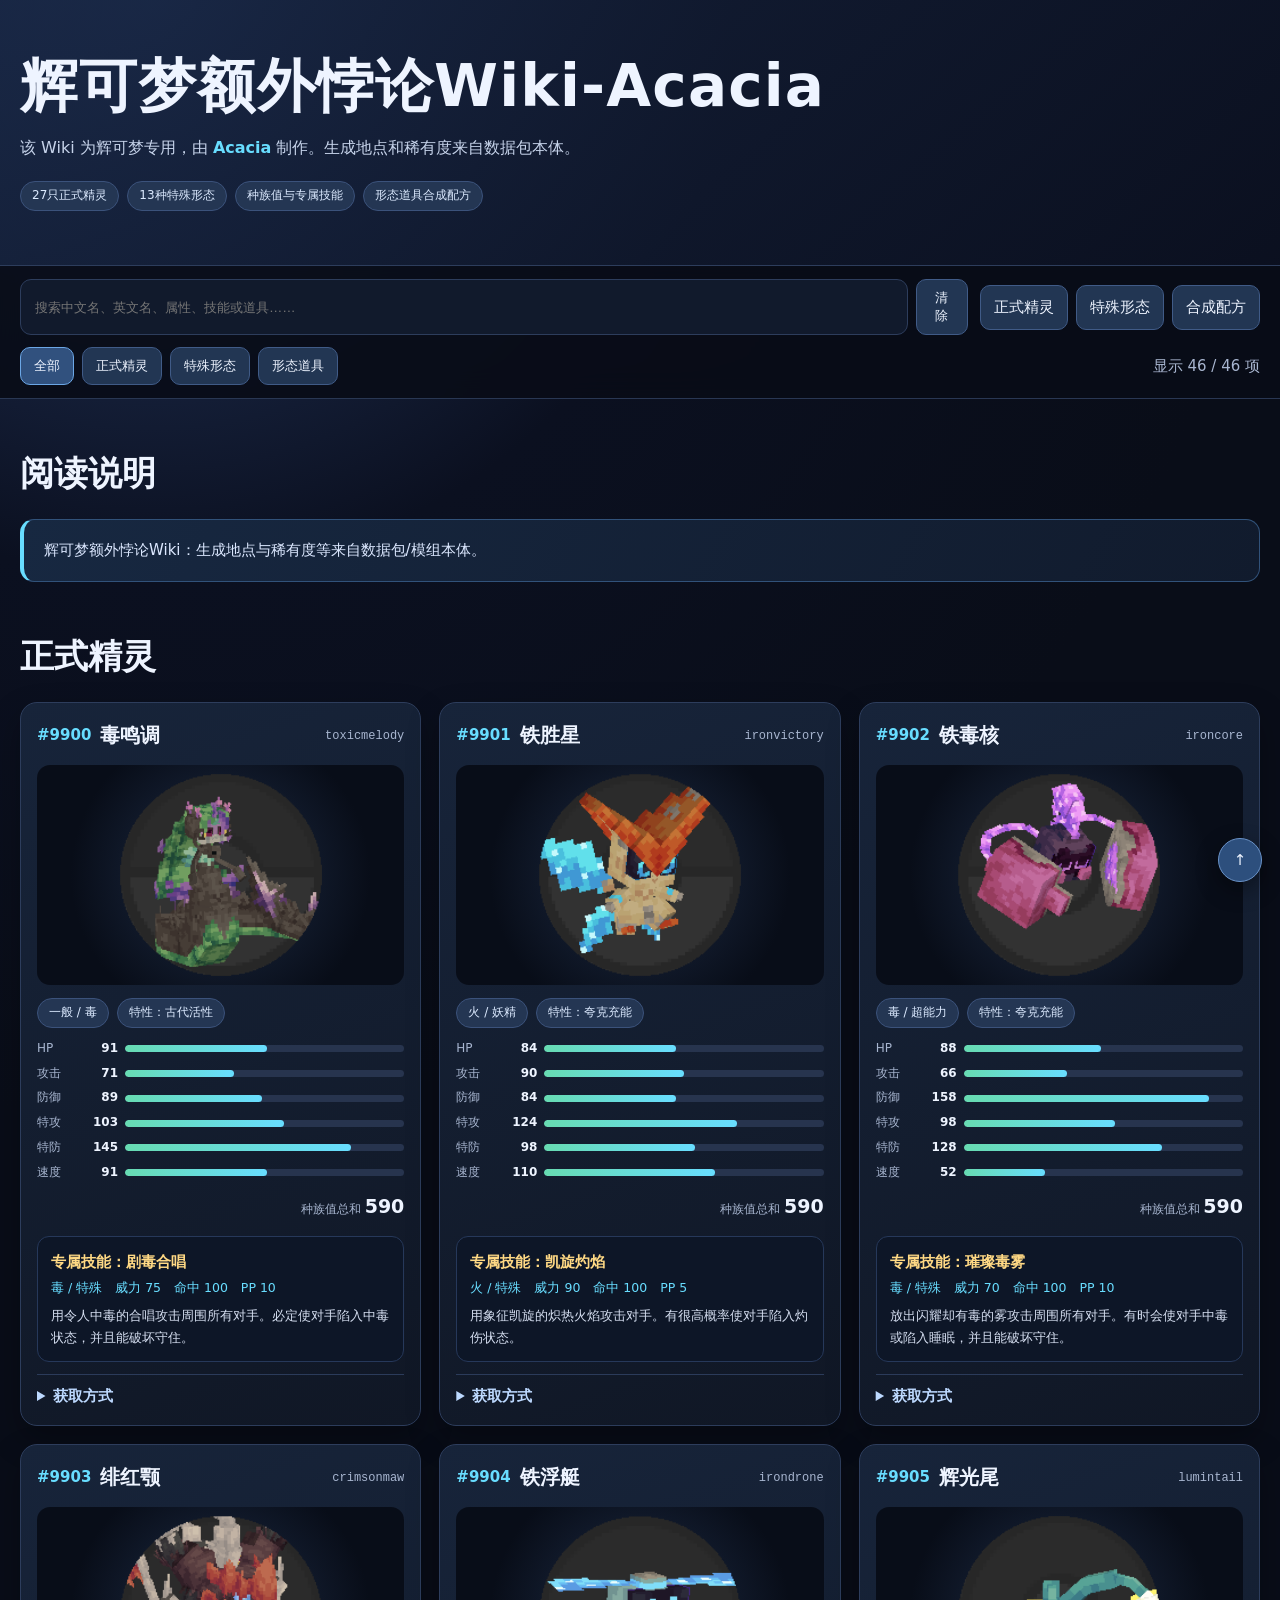
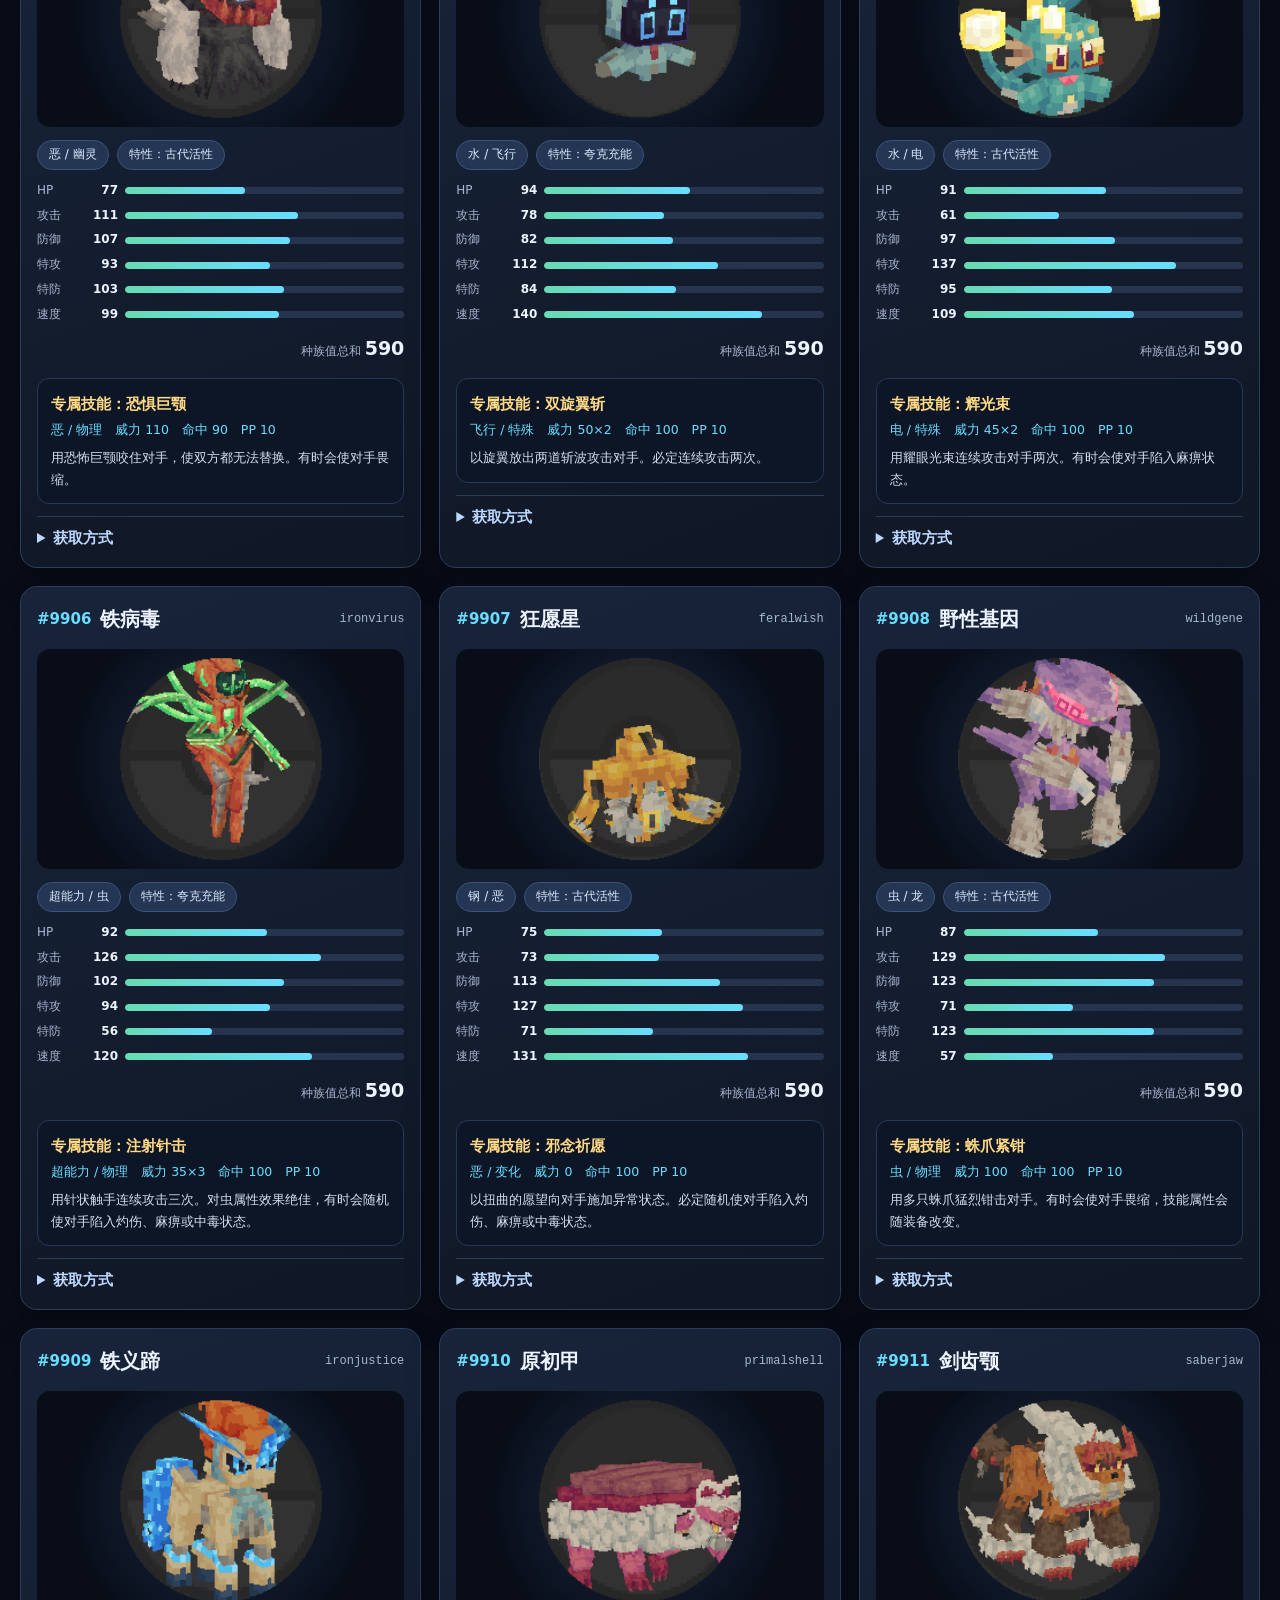
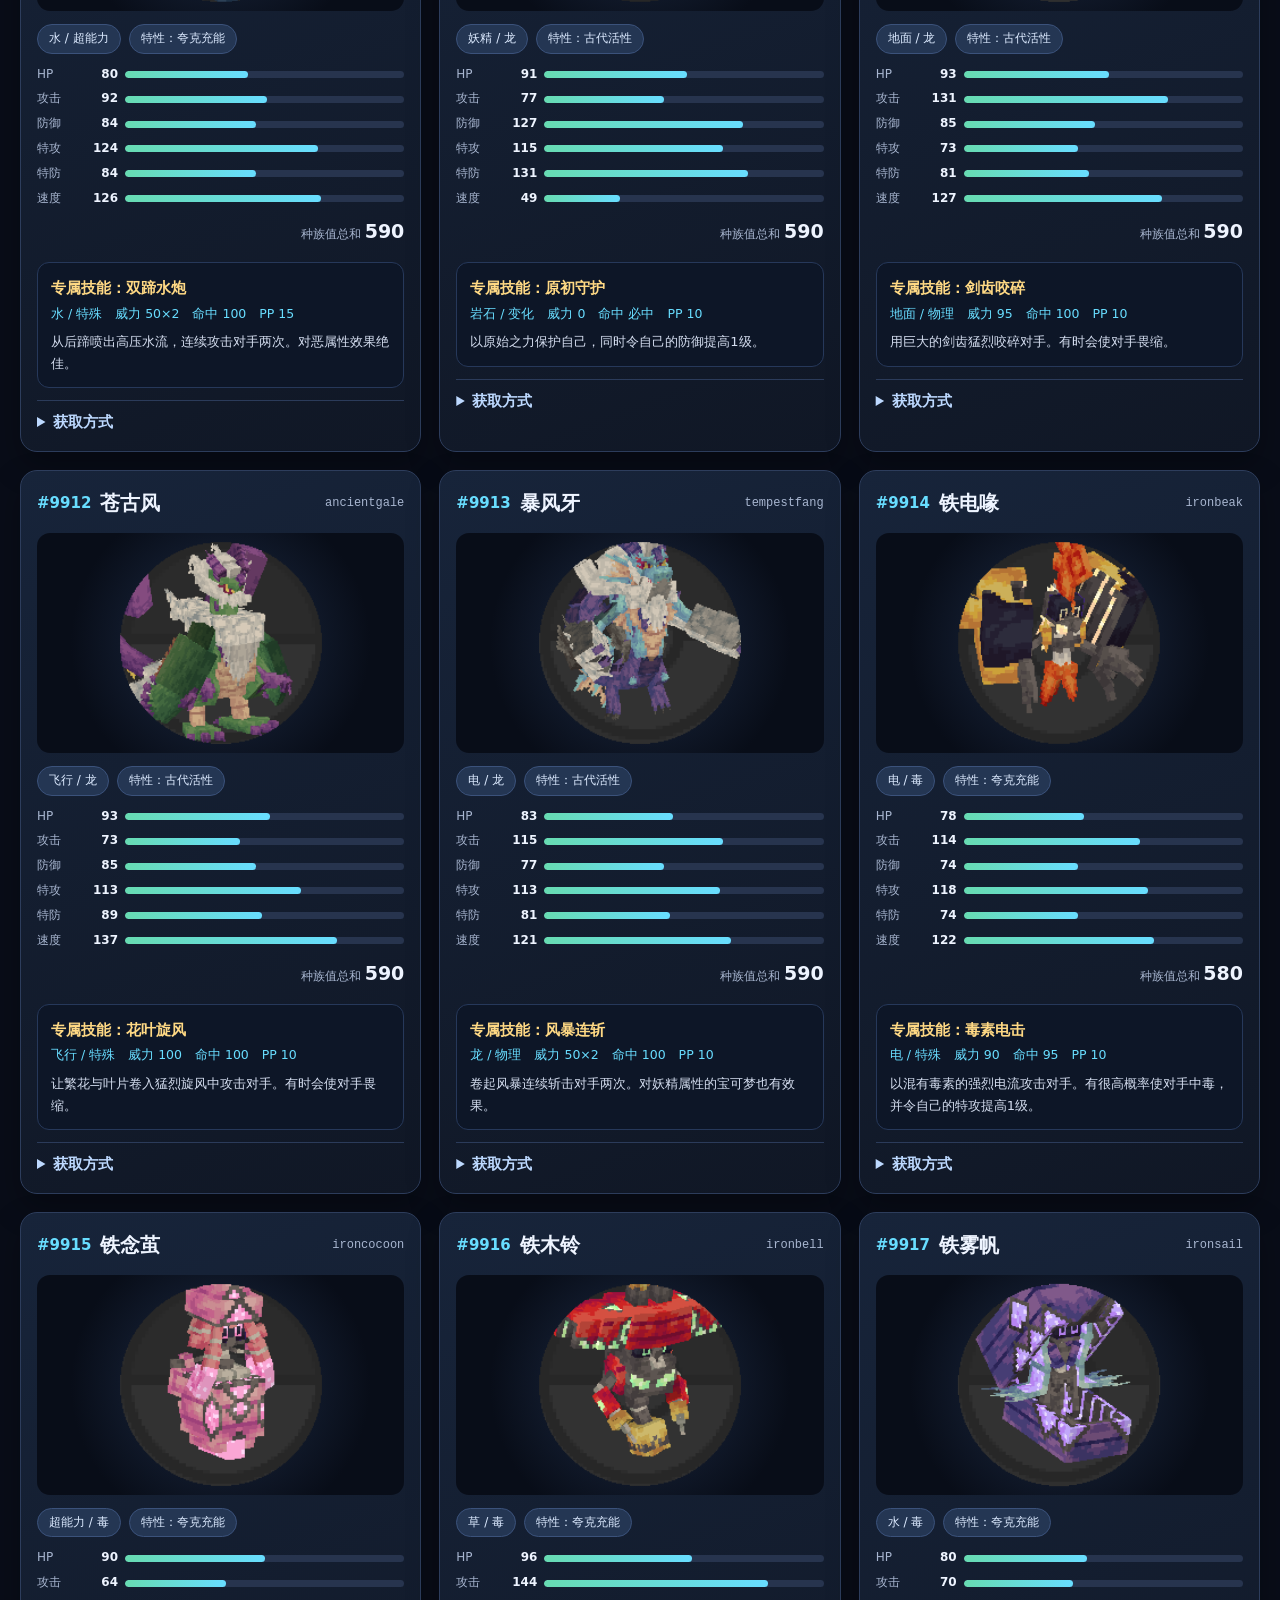
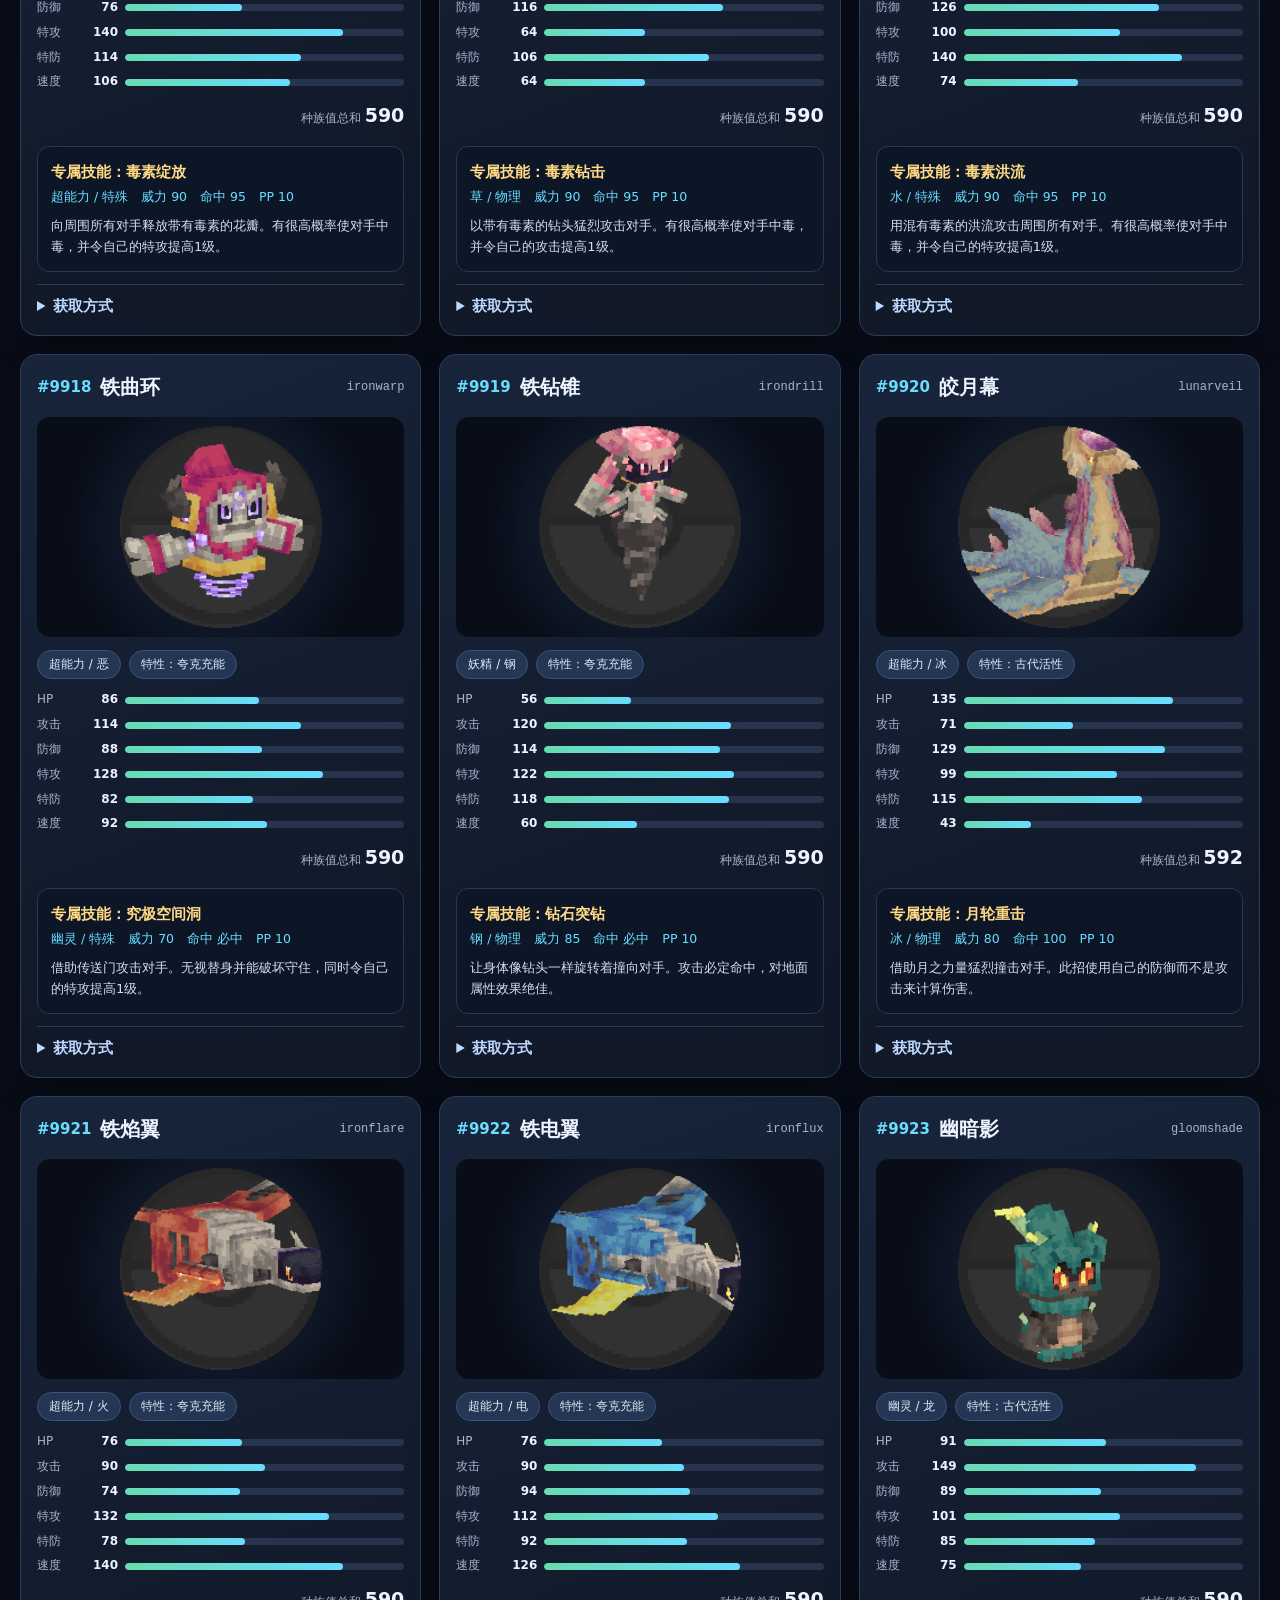
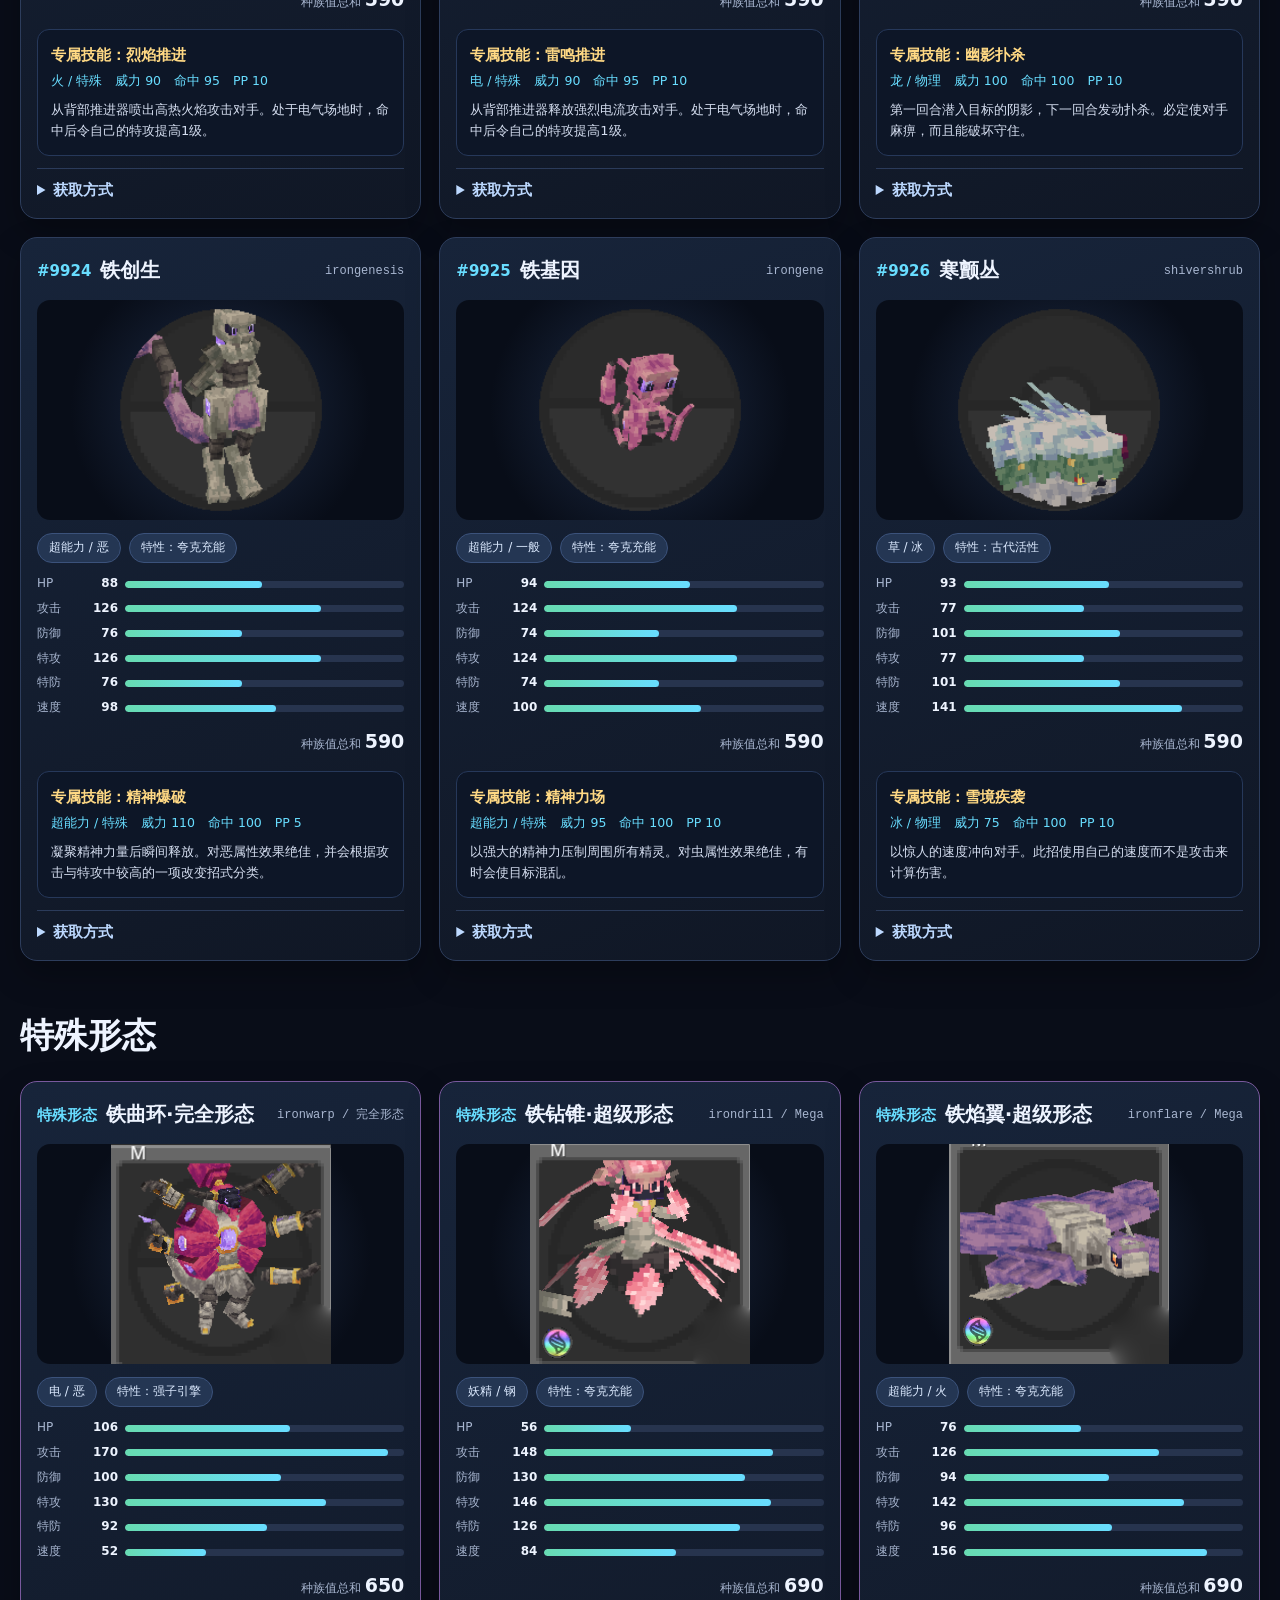
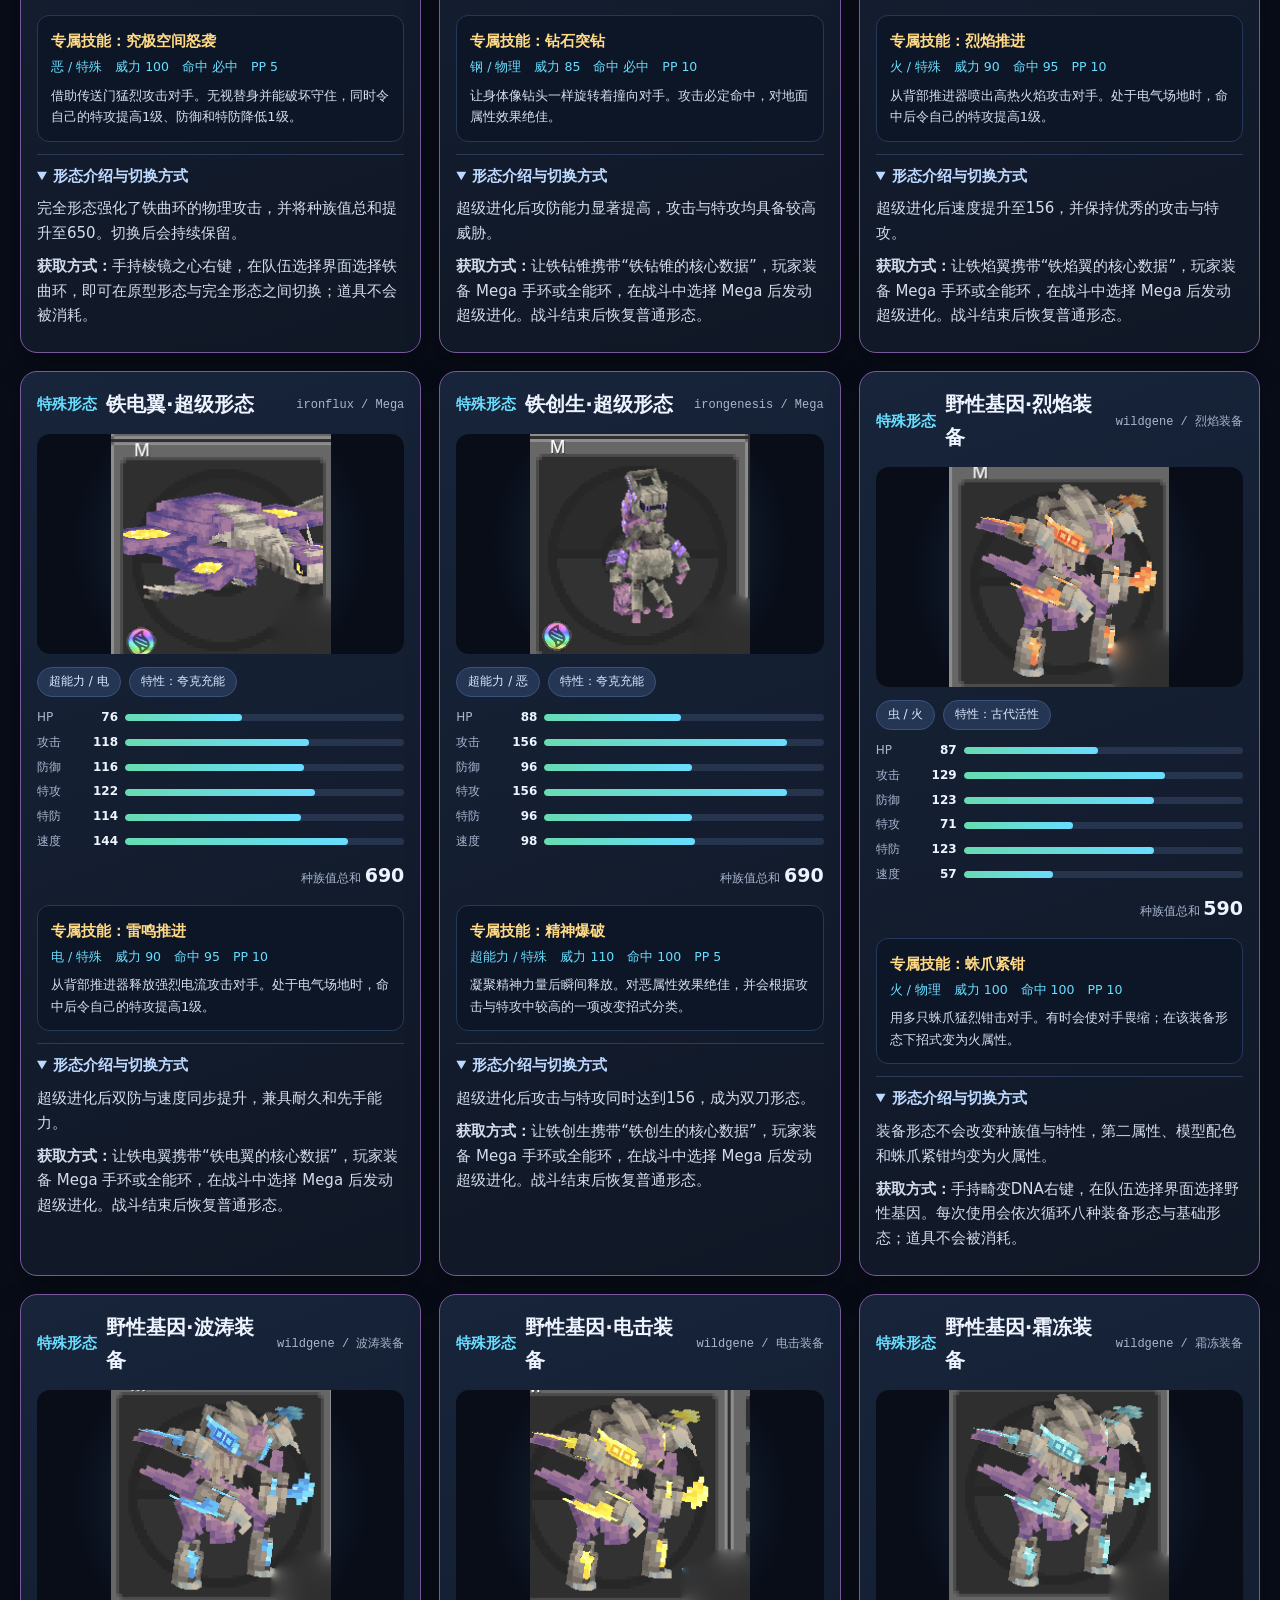
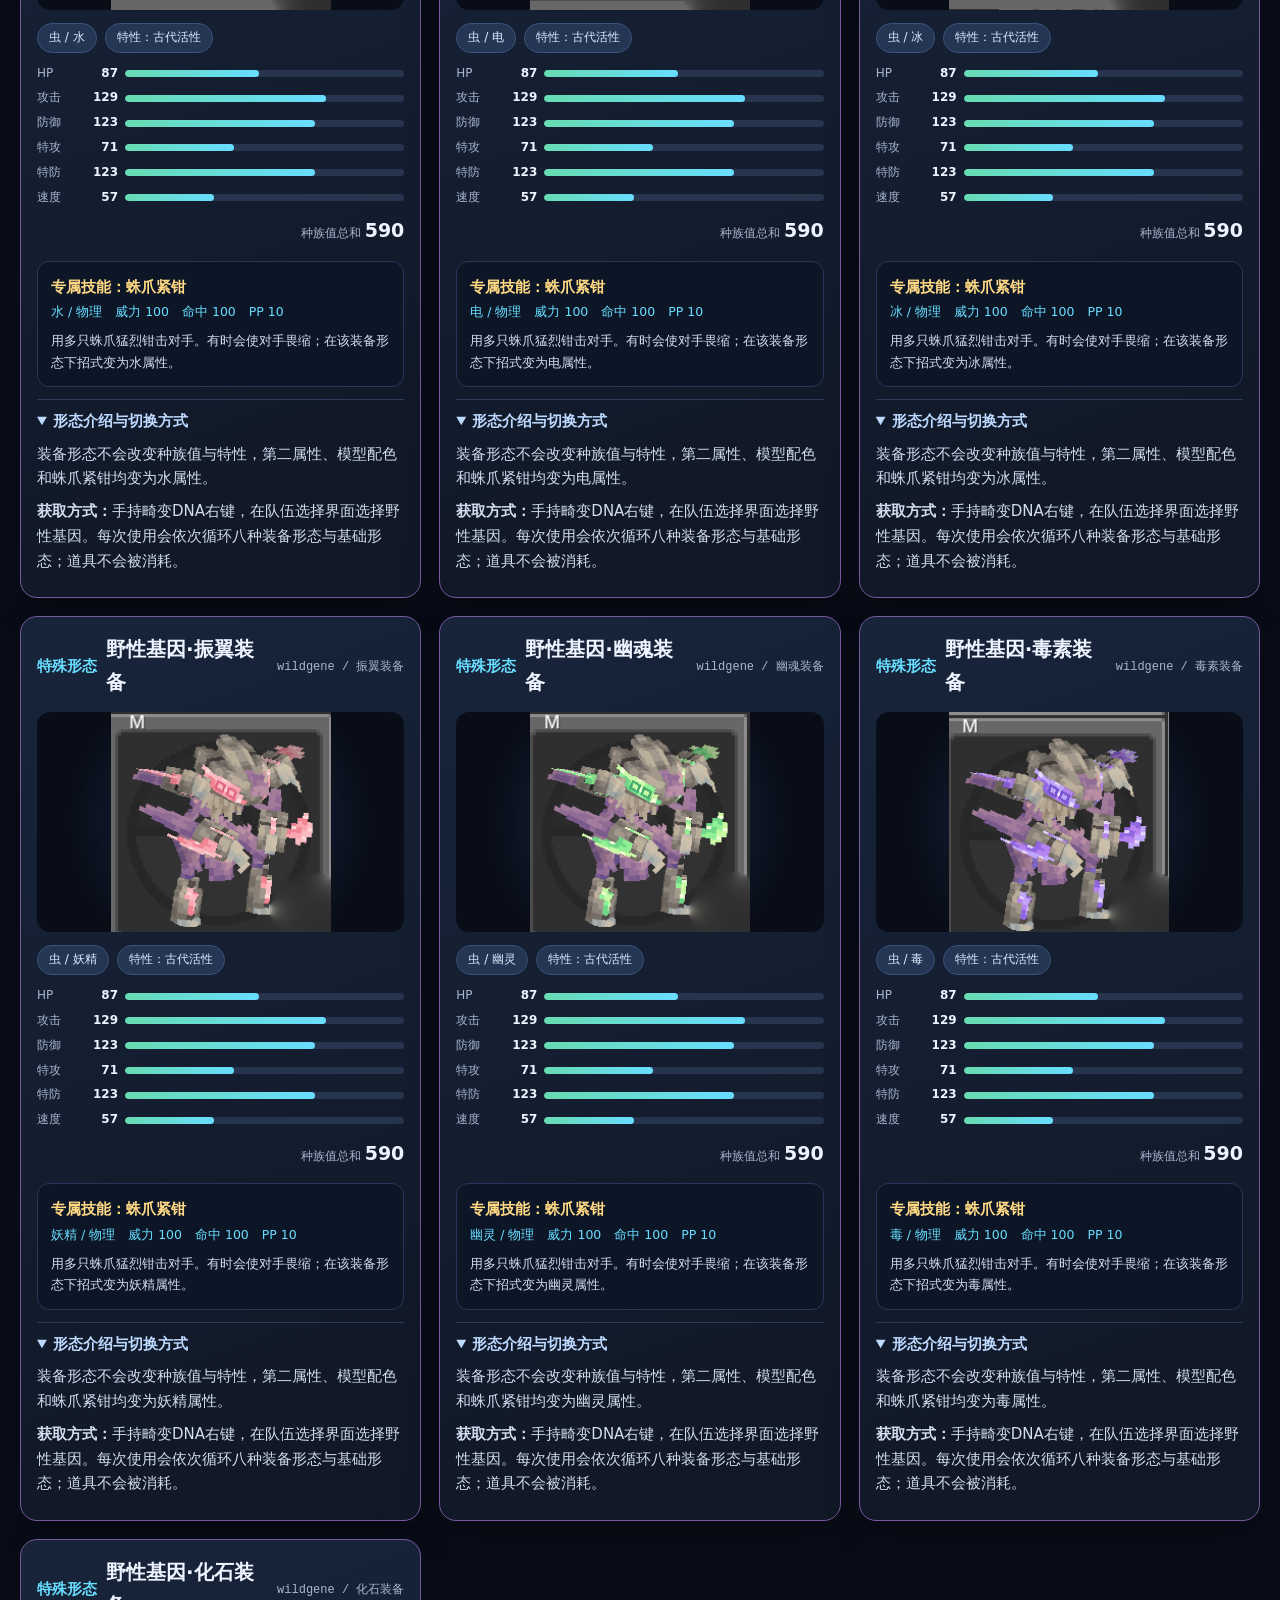
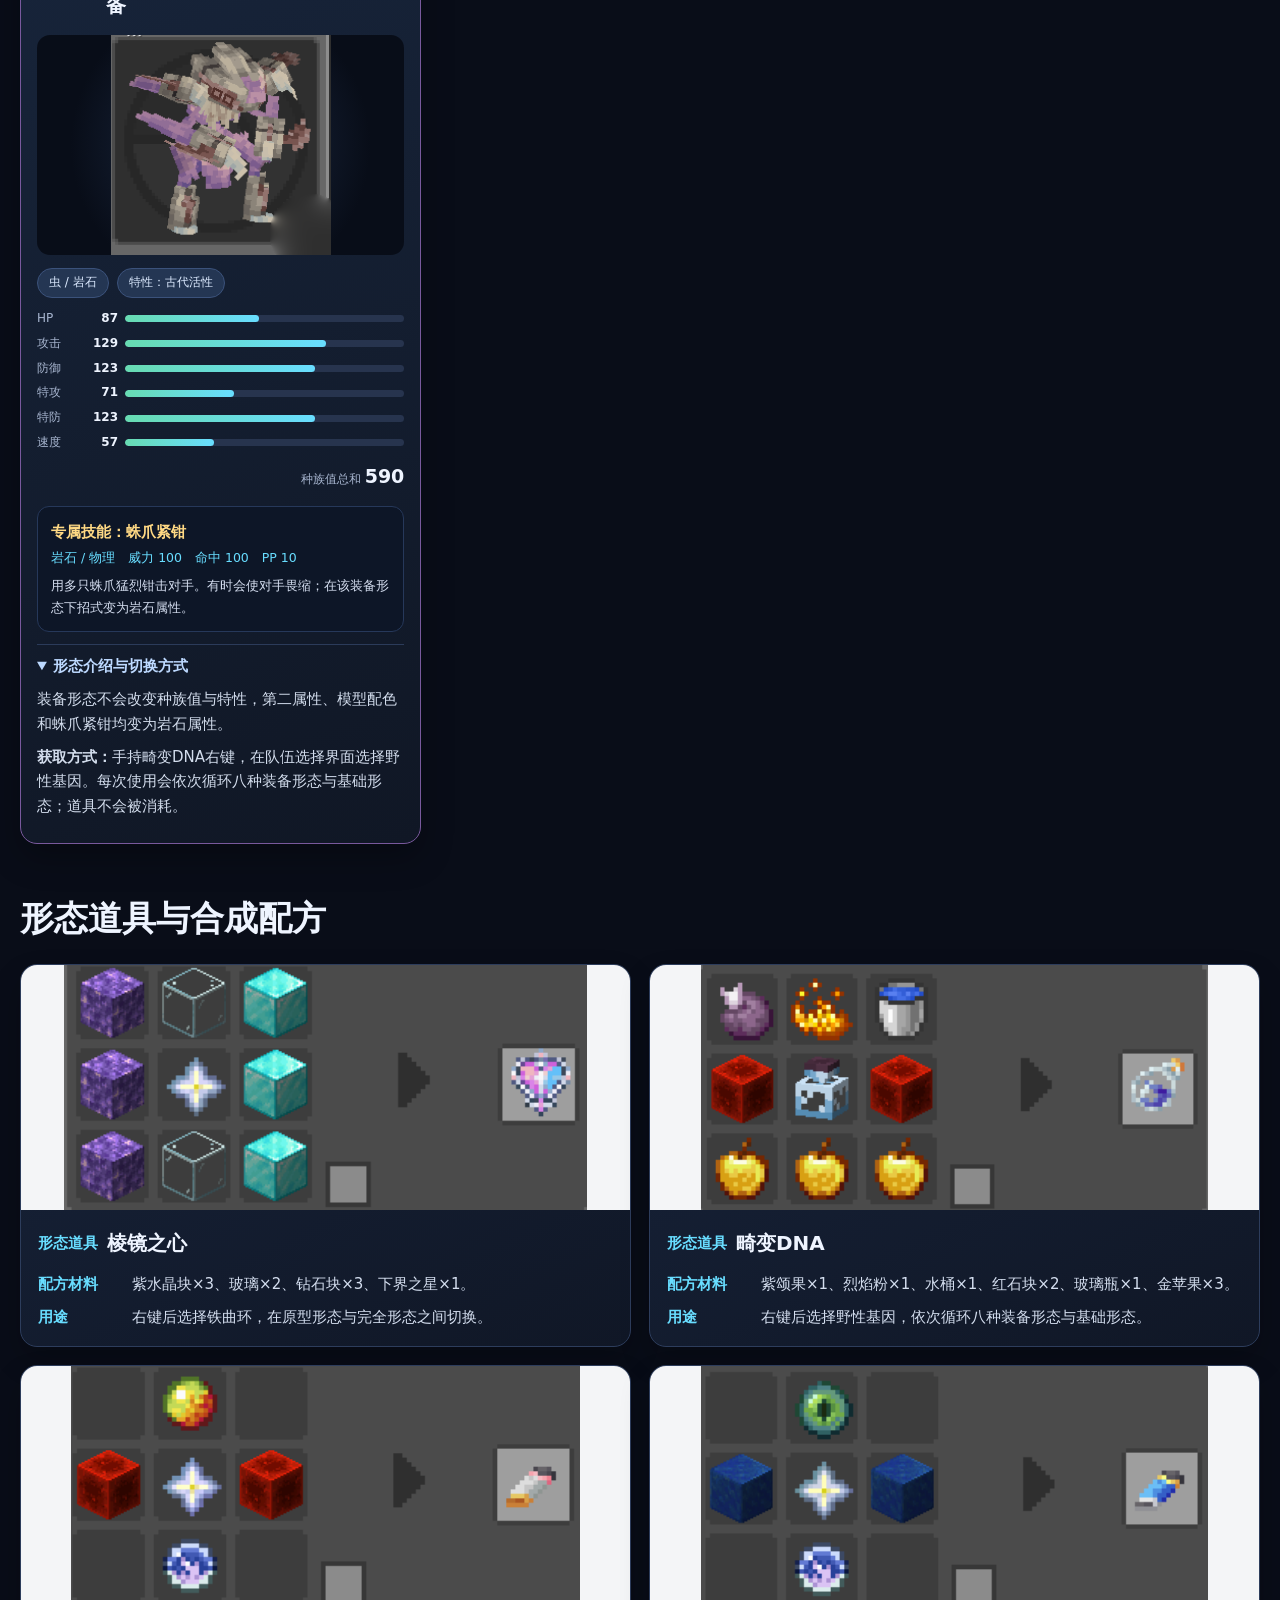
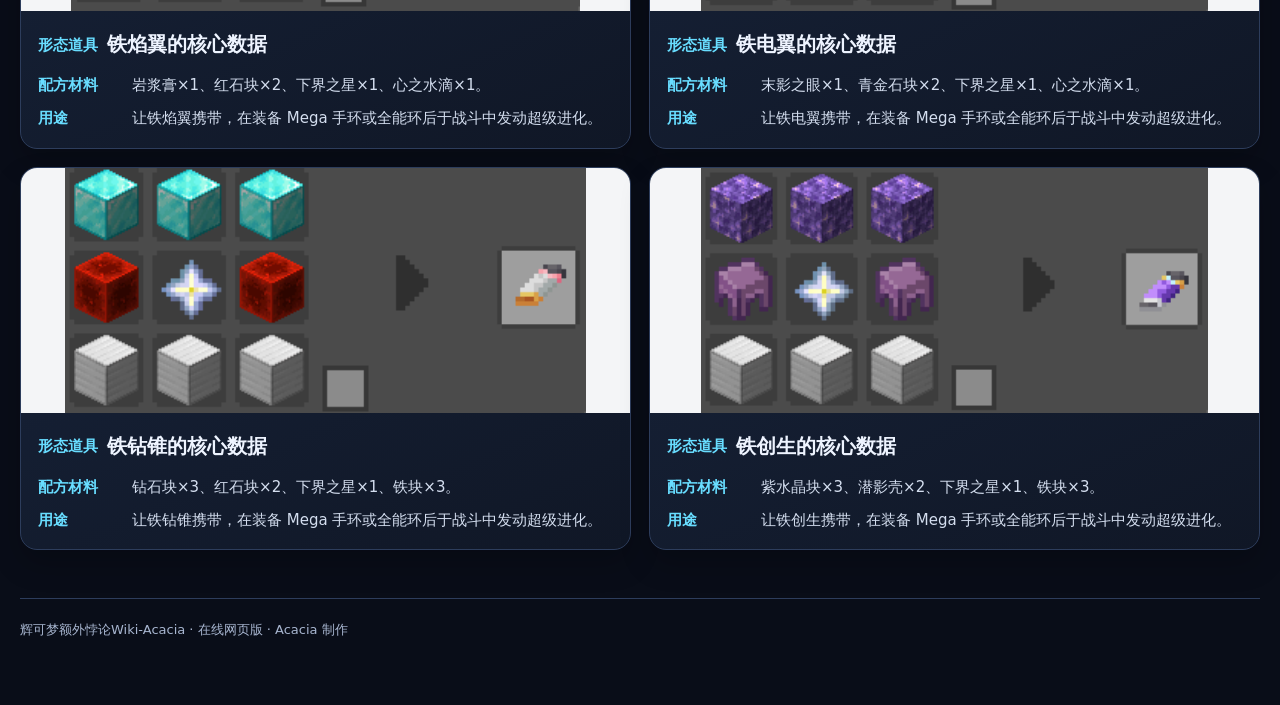
==== commit db11c94c: "更新阅读说明和特殊形态标题" ====
--- a/index.html
+++ b/index.html
@@ -29,7 +29,7 @@
 <body id="top">
 <header><h1>辉可梦额外悖论Wiki-Acacia</h1><p class="subtitle">该 Wiki 为辉可梦专用，由 <span class="credit">Acacia</span> 制作。生成地点和稀有度来自数据包本体。</p><div class="badges"><span class="badge">27只正式精灵</span><span class="badge">13种特殊形态</span><span class="badge">种族值与专属技能</span><span class="badge">形态道具合成配方</span></div></header>
 <div class="topbar"><div class="toolbar"><div class="search-wrap"><input id="search" type="search" placeholder="搜索中文名、英文名、属性、技能或道具……" aria-label="搜索Wiki"><button id="clear" type="button">清除</button></div><nav class="nav-links"><a href="#pokemon">正式精灵</a><a href="#forms">特殊形态</a><a href="#recipes">合成配方</a></nav><div class="filters"><button class="filter active" data-filter="all">全部</button><button class="filter" data-filter="base">正式精灵</button><button class="filter" data-filter="special">特殊形态</button><button class="filter" data-filter="item">形态道具</button><span class="status" id="status"></span></div></div></div>
-<main class="wrap"><section><h2>阅读说明</h2><div class="note"><b>该 Wiki 为辉可梦专用，由 Acacia 制作。</b>生成地点和稀有度来自数据包本体。</div></section>
+<main class="wrap"><section><h2>阅读说明</h2><div class="note">辉可梦额外悖论Wiki：生成地点与稀有度等来自数据包/模组本体。</div></section>
 <section id="pokemon" data-section-kind="base"><h2>正式精灵</h2><div class="grid" id="base-grid"><article class="card" data-kind="base" data-search="毒鸣调 toxicmelody 一般 / 毒"><div class="card-title"><span class="dex">#9900</span><h3>毒鸣调</h3><span class="id">toxicmelody</span></div><img class="mon" src="[data-uri]" alt="毒鸣调"><div class="chips"><span>一般 / 毒</span><span>特性：古代活性</span></div><div class="stats"><div class="stat"><span>HP</span><b>91</b><i><em style="width:51%"></em></i></div><div class="stat"><span>攻击</span><b>71</b><i><em style="width:39%"></em></i></div><div class="stat"><span>防御</span><b>89</b><i><em style="width:49%"></em></i></div><div class="stat"><span>特攻</span><b>103</b><i><em style="width:57%"></em></i></div><div class="stat"><span>特防</span><b>145</b><i><em style="width:81%"></em></i></div><div class="stat"><span>速度</span><b>91</b><i><em style="width:51%"></em></i></div></div><div class="total">种族值总和 <b>590</b></div><div class="move"><strong>专属技能：剧毒合唱</strong><small>毒 / 特殊　威力 75　命中 100　PP 10</small><p>用令人中毒的合唱攻击周围所有对手。必定使对手陷入中毒状态，并且能破坏守住。</p></div><details><summary>获取方式</summary><ul class="spawn-list"><li><b>（地面）</b> 沼泽；等级 58-62；超稀有；权重 3.0。</li><li><b>（地面）</b> 丛林；等级 58-62；超稀有；权重 3.0。</li></ul></details></article>
 <article class="card" data-kind="base" data-search="铁胜星 ironvictory 火 / 妖精"><div class="card-title"><span class="dex">#9901</span><h3>铁胜星</h3><span class="id">ironvictory</span></div><img class="mon" src="[data-uri]" alt="铁胜星"><div class="chips"><span>火 / 妖精</span><span>特性：夸克充能</span></div><div class="stats"><div class="stat"><span>HP</span><b>84</b><i><em style="width:47%"></em></i></div><div class="stat"><span>攻击</span><b>90</b><i><em style="width:50%"></em></i></div><div class="stat"><span>防御</span><b>84</b><i><em style="width:47%"></em></i></div><div class="stat"><span>特攻</span><b>124</b><i><em style="width:69%"></em></i></div><div class="stat"><span>特防</span><b>98</b><i><em style="width:54%"></em></i></div><div class="stat"><span>速度</span><b>110</b><i><em style="width:61%"></em></i></div></div><div class="total">种族值总和 <b>590</b></div><div class="move"><strong>专属技能：凯旋灼焰</strong><small>火 / 特殊　威力 90　命中 100　PP 5</small><p>用象征凯旋的炽热火焰攻击对手。有很高概率使对手陷入灼伤状态。</p></div><details><summary>获取方式</summary><ul class="spawn-list"><li><b>（地面）</b> 魔法类生物群系；等级 58-62；超稀有；权重 3.0。</li><li><b>（地面）</b> 沙漠；等级 58-62；超稀有；权重 3.0。</li><li><b>（地面）</b> 末地；等级 58-62；稀有；权重 3.0。</li></ul></details></article>
 <article class="card" data-kind="base" data-search="铁毒核 ironcore 毒 / 超能力"><div class="card-title"><span class="dex">#9902</span><h3>铁毒核</h3><span class="id">ironcore</span></div><img class="mon" src="[data-uri]" alt="铁毒核"><div class="chips"><span>毒 / 超能力</span><span>特性：夸克充能</span></div><div class="stats"><div class="stat"><span>HP</span><b>88</b><i><em style="width:49%"></em></i></div><div class="stat"><span>攻击</span><b>66</b><i><em style="width:37%"></em></i></div><div class="stat"><span>防御</span><b>158</b><i><em style="width:88%"></em></i></div><div class="stat"><span>特攻</span><b>98</b><i><em style="width:54%"></em></i></div><div class="stat"><span>特防</span><b>128</b><i><em style="width:71%"></em></i></div><div class="stat"><span>速度</span><b>52</b><i><em style="width:29%"></em></i></div></div><div class="total">种族值总和 <b>590</b></div><div class="move"><strong>专属技能：璀璨毒雾</strong><small>毒 / 特殊　威力 70　命中 100　PP 10</small><p>放出闪耀却有毒的雾攻击周围所有对手。有时会使对手中毒或陷入睡眠，并且能破坏守住。</p></div><details><summary>获取方式</summary><ul class="spawn-list"><li><b>（地面）</b> 竹林；等级 58-62；超稀有；权重 3.0。</li><li><b>（地面）</b> 末地；等级 58-62；稀有；权重 3.0。</li></ul></details></article>
@@ -64,7 +64,7 @@
       <div class="stats"><div class="stat"><span>HP</span><b>106</b><i><em style="width:59%"></em></i></div><div class="stat"><span>攻击</span><b>170</b><i><em style="width:94%"></em></i></div><div class="stat"><span>防御</span><b>100</b><i><em style="width:56%"></em></i></div><div class="stat"><span>特攻</span><b>130</b><i><em style="width:72%"></em></i></div><div class="stat"><span>特防</span><b>92</b><i><em style="width:51%"></em></i></div><div class="stat"><span>速度</span><b>52</b><i><em style="width:29%"></em></i></div></div>
       <div class="total">种族值总和 <b>650</b></div>
       <div class="move"><strong>专属技能：究极空间怒袭</strong><small>恶 / 特殊　威力 100　命中 必中　PP 5</small><p>借助传送门猛烈攻击对手。无视替身并能破坏守住，同时令自己的特攻提高1级、防御和特防降低1级。</p></div>
-      <details open><summary>形态说明与获取方式</summary><p>完全形态强化了铁曲环的物理攻击，并将种族值总和提升至650。切换后会持续保留。</p><p><b>获取方式：</b>手持棱镜之心右键，在队伍选择界面选择铁曲环，即可在原型形态与完全形态之间切换；道具不会被消耗。</p></details>
+      <details open><summary>形态介绍与切换方式</summary><p>完全形态强化了铁曲环的物理攻击，并将种族值总和提升至650。切换后会持续保留。</p><p><b>获取方式：</b>手持棱镜之心右键，在队伍选择界面选择铁曲环，即可在原型形态与完全形态之间切换；道具不会被消耗。</p></details>
     </article>
 <article class="card form-card" data-kind="special" data-search="铁钻锥·超级形态 irondrill / Mega 妖精 / 钢 夸克充能">
       <div class="card-title"><span class="dex">特殊形态</span><h3>铁钻锥·超级形态</h3><span class="id">irondrill / Mega</span></div>
@@ -73,7 +73,7 @@
       <div class="stats"><div class="stat"><span>HP</span><b>56</b><i><em style="width:31%"></em></i></div><div class="stat"><span>攻击</span><b>148</b><i><em style="width:82%"></em></i></div><div class="stat"><span>防御</span><b>130</b><i><em style="width:72%"></em></i></div><div class="stat"><span>特攻</span><b>146</b><i><em style="width:81%"></em></i></div><div class="stat"><span>特防</span><b>126</b><i><em style="width:70%"></em></i></div><div class="stat"><span>速度</span><b>84</b><i><em style="width:47%"></em></i></div></div>
       <div class="total">种族值总和 <b>690</b></div>
       <div class="move"><strong>专属技能：钻石突钻</strong><small>钢 / 物理　威力 85　命中 必中　PP 10</small><p>让身体像钻头一样旋转着撞向对手。攻击必定命中，对地面属性效果绝佳。</p></div>
-      <details open><summary>形态说明与获取方式</summary><p>超级进化后攻防能力显著提高，攻击与特攻均具备较高威胁。</p><p><b>获取方式：</b>让铁钻锥携带“铁钻锥的核心数据”，玩家装备 Mega 手环或全能环，在战斗中选择 Mega 后发动超级进化。战斗结束后恢复普通形态。</p></details>
+      <details open><summary>形态介绍与切换方式</summary><p>超级进化后攻防能力显著提高，攻击与特攻均具备较高威胁。</p><p><b>获取方式：</b>让铁钻锥携带“铁钻锥的核心数据”，玩家装备 Mega 手环或全能环，在战斗中选择 Mega 后发动超级进化。战斗结束后恢复普通形态。</p></details>
     </article>
 <article class="card form-card" data-kind="special" data-search="铁焰翼·超级形态 ironflare / Mega 超能力 / 火 夸克充能">
       <div class="card-title"><span class="dex">特殊形态</span><h3>铁焰翼·超级形态</h3><span class="id">ironflare / Mega</span></div>
@@ -82,7 +82,7 @@
       <div class="stats"><div class="stat"><span>HP</span><b>76</b><i><em style="width:42%"></em></i></div><div class="stat"><span>攻击</span><b>126</b><i><em style="width:70%"></em></i></div><div class="stat"><span>防御</span><b>94</b><i><em style="width:52%"></em></i></div><div class="stat"><span>特攻</span><b>142</b><i><em style="width:79%"></em></i></div><div class="stat"><span>特防</span><b>96</b><i><em style="width:53%"></em></i></div><div class="stat"><span>速度</span><b>156</b><i><em style="width:87%"></em></i></div></div>
       <div class="total">种族值总和 <b>690</b></div>
       <div class="move"><strong>专属技能：烈焰推进</strong><small>火 / 特殊　威力 90　命中 95　PP 10</small><p>从背部推进器喷出高热火焰攻击对手。处于电气场地时，命中后令自己的特攻提高1级。</p></div>
-      <details open><summary>形态说明与获取方式</summary><p>超级进化后速度提升至156，并保持优秀的攻击与特攻。</p><p><b>获取方式：</b>让铁焰翼携带“铁焰翼的核心数据”，玩家装备 Mega 手环或全能环，在战斗中选择 Mega 后发动超级进化。战斗结束后恢复普通形态。</p></details>
+      <details open><summary>形态介绍与切换方式</summary><p>超级进化后速度提升至156，并保持优秀的攻击与特攻。</p><p><b>获取方式：</b>让铁焰翼携带“铁焰翼的核心数据”，玩家装备 Mega 手环或全能环，在战斗中选择 Mega 后发动超级进化。战斗结束后恢复普通形态。</p></details>
     </article>
 <article class="card form-card" data-kind="special" data-search="铁电翼·超级形态 ironflux / Mega 超能力 / 电 夸克充能">
       <div class="card-title"><span class="dex">特殊形态</span><h3>铁电翼·超级形态</h3><span class="id">ironflux / Mega</span></div>
@@ -91,7 +91,7 @@
       <div class="stats"><div class="stat"><span>HP</span><b>76</b><i><em style="width:42%"></em></i></div><div class="stat"><span>攻击</span><b>118</b><i><em style="width:66%"></em></i></div><div class="stat"><span>防御</span><b>116</b><i><em style="width:64%"></em></i></div><div class="stat"><span>特攻</span><b>122</b><i><em style="width:68%"></em></i></div><div class="stat"><span>特防</span><b>114</b><i><em style="width:63%"></em></i></div><div class="stat"><span>速度</span><b>144</b><i><em style="width:80%"></em></i></div></div>
       <div class="total">种族值总和 <b>690</b></div>
       <div class="move"><strong>专属技能：雷鸣推进</strong><small>电 / 特殊　威力 90　命中 95　PP 10</small><p>从背部推进器释放强烈电流攻击对手。处于电气场地时，命中后令自己的特攻提高1级。</p></div>
-      <details open><summary>形态说明与获取方式</summary><p>超级进化后双防与速度同步提升，兼具耐久和先手能力。</p><p><b>获取方式：</b>让铁电翼携带“铁电翼的核心数据”，玩家装备 Mega 手环或全能环，在战斗中选择 Mega 后发动超级进化。战斗结束后恢复普通形态。</p></details>
+      <details open><summary>形态介绍与切换方式</summary><p>超级进化后双防与速度同步提升，兼具耐久和先手能力。</p><p><b>获取方式：</b>让铁电翼携带“铁电翼的核心数据”，玩家装备 Mega 手环或全能环，在战斗中选择 Mega 后发动超级进化。战斗结束后恢复普通形态。</p></details>
     </article>
 <article class="card form-card" data-kind="special" data-search="铁创生·超级形态 irongenesis / Mega 超能力 / 恶 夸克充能">
       <div class="card-title"><span class="dex">特殊形态</span><h3>铁创生·超级形态</h3><span class="id">irongenesis / Mega</span></div>
@@ -100,7 +100,7 @@
       <div class="stats"><div class="stat"><span>HP</span><b>88</b><i><em style="width:49%"></em></i></div><div class="stat"><span>攻击</span><b>156</b><i><em style="width:87%"></em></i></div><div class="stat"><span>防御</span><b>96</b><i><em style="width:53%"></em></i></div><div class="stat"><span>特攻</span><b>156</b><i><em style="width:87%"></em></i></div><div class="stat"><span>特防</span><b>96</b><i><em style="width:53%"></em></i></div><div class="stat"><span>速度</span><b>98</b><i><em style="width:54%"></em></i></div></div>
       <div class="total">种族值总和 <b>690</b></div>
       <div class="move"><strong>专属技能：精神爆破</strong><small>超能力 / 特殊　威力 110　命中 100　PP 5</small><p>凝聚精神力量后瞬间释放。对恶属性效果绝佳，并会根据攻击与特攻中较高的一项改变招式分类。</p></div>
-      <details open><summary>形态说明与获取方式</summary><p>超级进化后攻击与特攻同时达到156，成为双刀形态。</p><p><b>获取方式：</b>让铁创生携带“铁创生的核心数据”，玩家装备 Mega 手环或全能环，在战斗中选择 Mega 后发动超级进化。战斗结束后恢复普通形态。</p></details>
+      <details open><summary>形态介绍与切换方式</summary><p>超级进化后攻击与特攻同时达到156，成为双刀形态。</p><p><b>获取方式：</b>让铁创生携带“铁创生的核心数据”，玩家装备 Mega 手环或全能环，在战斗中选择 Mega 后发动超级进化。战斗结束后恢复普通形态。</p></details>
     </article>
 <article class="card form-card" data-kind="special" data-search="野性基因·烈焰装备 wildgene / 烈焰装备 虫 / 火 古代活性">
       <div class="card-title"><span class="dex">特殊形态</span><h3>野性基因·烈焰装备</h3><span class="id">wildgene / 烈焰装备</span></div>
@@ -109,7 +109,7 @@
       <div class="stats"><div class="stat"><span>HP</span><b>87</b><i><em style="width:48%"></em></i></div><div class="stat"><span>攻击</span><b>129</b><i><em style="width:72%"></em></i></div><div class="stat"><span>防御</span><b>123</b><i><em style="width:68%"></em></i></div><div class="stat"><span>特攻</span><b>71</b><i><em style="width:39%"></em></i></div><div class="stat"><span>特防</span><b>123</b><i><em style="width:68%"></em></i></div><div class="stat"><span>速度</span><b>57</b><i><em style="width:32%"></em></i></div></div>
       <div class="total">种族值总和 <b>590</b></div>
       <div class="move"><strong>专属技能：蛛爪紧钳</strong><small>火 / 物理　威力 100　命中 100　PP 10</small><p>用多只蛛爪猛烈钳击对手。有时会使对手畏缩；在该装备形态下招式变为火属性。</p></div>
-      <details open><summary>形态说明与获取方式</summary><p>装备形态不会改变种族值与特性，第二属性、模型配色和蛛爪紧钳均变为火属性。</p><p><b>获取方式：</b>手持畸变DNA右键，在队伍选择界面选择野性基因。每次使用会依次循环八种装备形态与基础形态；道具不会被消耗。</p></details>
+      <details open><summary>形态介绍与切换方式</summary><p>装备形态不会改变种族值与特性，第二属性、模型配色和蛛爪紧钳均变为火属性。</p><p><b>获取方式：</b>手持畸变DNA右键，在队伍选择界面选择野性基因。每次使用会依次循环八种装备形态与基础形态；道具不会被消耗。</p></details>
     </article>
 <article class="card form-card" data-kind="special" data-search="野性基因·波涛装备 wildgene / 波涛装备 虫 / 水 古代活性">
       <div class="card-title"><span class="dex">特殊形态</span><h3>野性基因·波涛装备</h3><span class="id">wildgene / 波涛装备</span></div>
@@ -118,7 +118,7 @@
       <div class="stats"><div class="stat"><span>HP</span><b>87</b><i><em style="width:48%"></em></i></div><div class="stat"><span>攻击</span><b>129</b><i><em style="width:72%"></em></i></div><div class="stat"><span>防御</span><b>123</b><i><em style="width:68%"></em></i></div><div class="stat"><span>特攻</span><b>71</b><i><em style="width:39%"></em></i></div><div class="stat"><span>特防</span><b>123</b><i><em style="width:68%"></em></i></div><div class="stat"><span>速度</span><b>57</b><i><em style="width:32%"></em></i></div></div>
       <div class="total">种族值总和 <b>590</b></div>
       <div class="move"><strong>专属技能：蛛爪紧钳</strong><small>水 / 物理　威力 100　命中 100　PP 10</small><p>用多只蛛爪猛烈钳击对手。有时会使对手畏缩；在该装备形态下招式变为水属性。</p></div>
-      <details open><summary>形态说明与获取方式</summary><p>装备形态不会改变种族值与特性，第二属性、模型配色和蛛爪紧钳均变为水属性。</p><p><b>获取方式：</b>手持畸变DNA右键，在队伍选择界面选择野性基因。每次使用会依次循环八种装备形态与基础形态；道具不会被消耗。</p></details>
+      <details open><summary>形态介绍与切换方式</summary><p>装备形态不会改变种族值与特性，第二属性、模型配色和蛛爪紧钳均变为水属性。</p><p><b>获取方式：</b>手持畸变DNA右键，在队伍选择界面选择野性基因。每次使用会依次循环八种装备形态与基础形态；道具不会被消耗。</p></details>
     </article>
 <article class="card form-card" data-kind="special" data-search="野性基因·电击装备 wildgene / 电击装备 虫 / 电 古代活性">
       <div class="card-title"><span class="dex">特殊形态</span><h3>野性基因·电击装备</h3><span class="id">wildgene / 电击装备</span></div>
@@ -127,7 +127,7 @@
       <div class="stats"><div class="stat"><span>HP</span><b>87</b><i><em style="width:48%"></em></i></div><div class="stat"><span>攻击</span><b>129</b><i><em style="width:72%"></em></i></div><div class="stat"><span>防御</span><b>123</b><i><em style="width:68%"></em></i></div><div class="stat"><span>特攻</span><b>71</b><i><em style="width:39%"></em></i></div><div class="stat"><span>特防</span><b>123</b><i><em style="width:68%"></em></i></div><div class="stat"><span>速度</span><b>57</b><i><em style="width:32%"></em></i></div></div>
       <div class="total">种族值总和 <b>590</b></div>
       <div class="move"><strong>专属技能：蛛爪紧钳</strong><small>电 / 物理　威力 100　命中 100　PP 10</small><p>用多只蛛爪猛烈钳击对手。有时会使对手畏缩；在该装备形态下招式变为电属性。</p></div>
-      <details open><summary>形态说明与获取方式</summary><p>装备形态不会改变种族值与特性，第二属性、模型配色和蛛爪紧钳均变为电属性。</p><p><b>获取方式：</b>手持畸变DNA右键，在队伍选择界面选择野性基因。每次使用会依次循环八种装备形态与基础形态；道具不会被消耗。</p></details>
+      <details open><summary>形态介绍与切换方式</summary><p>装备形态不会改变种族值与特性，第二属性、模型配色和蛛爪紧钳均变为电属性。</p><p><b>获取方式：</b>手持畸变DNA右键，在队伍选择界面选择野性基因。每次使用会依次循环八种装备形态与基础形态；道具不会被消耗。</p></details>
     </article>
 <article class="card form-card" data-kind="special" data-search="野性基因·霜冻装备 wildgene / 霜冻装备 虫 / 冰 古代活性">
       <div class="card-title"><span class="dex">特殊形态</span><h3>野性基因·霜冻装备</h3><span class="id">wildgene / 霜冻装备</span></div>
@@ -136,7 +136,7 @@
       <div class="stats"><div class="stat"><span>HP</span><b>87</b><i><em style="width:48%"></em></i></div><div class="stat"><span>攻击</span><b>129</b><i><em style="width:72%"></em></i></div><div class="stat"><span>防御</span><b>123</b><i><em style="width:68%"></em></i></div><div class="stat"><span>特攻</span><b>71</b><i><em style="width:39%"></em></i></div><div class="stat"><span>特防</span><b>123</b><i><em style="width:68%"></em></i></div><div class="stat"><span>速度</span><b>57</b><i><em style="width:32%"></em></i></div></div>
       <div class="total">种族值总和 <b>590</b></div>
       <div class="move"><strong>专属技能：蛛爪紧钳</strong><small>冰 / 物理　威力 100　命中 100　PP 10</small><p>用多只蛛爪猛烈钳击对手。有时会使对手畏缩；在该装备形态下招式变为冰属性。</p></div>
-      <details open><summary>形态说明与获取方式</summary><p>装备形态不会改变种族值与特性，第二属性、模型配色和蛛爪紧钳均变为冰属性。</p><p><b>获取方式：</b>手持畸变DNA右键，在队伍选择界面选择野性基因。每次使用会依次循环八种装备形态与基础形态；道具不会被消耗。</p></details>
+      <details open><summary>形态介绍与切换方式</summary><p>装备形态不会改变种族值与特性，第二属性、模型配色和蛛爪紧钳均变为冰属性。</p><p><b>获取方式：</b>手持畸变DNA右键，在队伍选择界面选择野性基因。每次使用会依次循环八种装备形态与基础形态；道具不会被消耗。</p></details>
     </article>
 <article class="card form-card" data-kind="special" data-search="野性基因·振翼装备 wildgene / 振翼装备 虫 / 妖精 古代活性">
       <div class="card-title"><span class="dex">特殊形态</span><h3>野性基因·振翼装备</h3><span class="id">wildgene / 振翼装备</span></div>
@@ -145,7 +145,7 @@
       <div class="stats"><div class="stat"><span>HP</span><b>87</b><i><em style="width:48%"></em></i></div><div class="stat"><span>攻击</span><b>129</b><i><em style="width:72%"></em></i></div><div class="stat"><span>防御</span><b>123</b><i><em style="width:68%"></em></i></div><div class="stat"><span>特攻</span><b>71</b><i><em style="width:39%"></em></i></div><div class="stat"><span>特防</span><b>123</b><i><em style="width:68%"></em></i></div><div class="stat"><span>速度</span><b>57</b><i><em style="width:32%"></em></i></div></div>
       <div class="total">种族值总和 <b>590</b></div>
       <div class="move"><strong>专属技能：蛛爪紧钳</strong><small>妖精 / 物理　威力 100　命中 100　PP 10</small><p>用多只蛛爪猛烈钳击对手。有时会使对手畏缩；在该装备形态下招式变为妖精属性。</p></div>
-      <details open><summary>形态说明与获取方式</summary><p>装备形态不会改变种族值与特性，第二属性、模型配色和蛛爪紧钳均变为妖精属性。</p><p><b>获取方式：</b>手持畸变DNA右键，在队伍选择界面选择野性基因。每次使用会依次循环八种装备形态与基础形态；道具不会被消耗。</p></details>
+      <details open><summary>形态介绍与切换方式</summary><p>装备形态不会改变种族值与特性，第二属性、模型配色和蛛爪紧钳均变为妖精属性。</p><p><b>获取方式：</b>手持畸变DNA右键，在队伍选择界面选择野性基因。每次使用会依次循环八种装备形态与基础形态；道具不会被消耗。</p></details>
     </article>
 <article class="card form-card" data-kind="special" data-search="野性基因·幽魂装备 wildgene / 幽魂装备 虫 / 幽灵 古代活性">
       <div class="card-title"><span class="dex">特殊形态</span><h3>野性基因·幽魂装备</h3><span class="id">wildgene / 幽魂装备</span></div>
@@ -154,7 +154,7 @@
       <div class="stats"><div class="stat"><span>HP</span><b>87</b><i><em style="width:48%"></em></i></div><div class="stat"><span>攻击</span><b>129</b><i><em style="width:72%"></em></i></div><div class="stat"><span>防御</span><b>123</b><i><em style="width:68%"></em></i></div><div class="stat"><span>特攻</span><b>71</b><i><em style="width:39%"></em></i></div><div class="stat"><span>特防</span><b>123</b><i><em style="width:68%"></em></i></div><div class="stat"><span>速度</span><b>57</b><i><em style="width:32%"></em></i></div></div>
       <div class="total">种族值总和 <b>590</b></div>
       <div class="move"><strong>专属技能：蛛爪紧钳</strong><small>幽灵 / 物理　威力 100　命中 100　PP 10</small><p>用多只蛛爪猛烈钳击对手。有时会使对手畏缩；在该装备形态下招式变为幽灵属性。</p></div>
-      <details open><summary>形态说明与获取方式</summary><p>装备形态不会改变种族值与特性，第二属性、模型配色和蛛爪紧钳均变为幽灵属性。</p><p><b>获取方式：</b>手持畸变DNA右键，在队伍选择界面选择野性基因。每次使用会依次循环八种装备形态与基础形态；道具不会被消耗。</p></details>
+      <details open><summary>形态介绍与切换方式</summary><p>装备形态不会改变种族值与特性，第二属性、模型配色和蛛爪紧钳均变为幽灵属性。</p><p><b>获取方式：</b>手持畸变DNA右键，在队伍选择界面选择野性基因。每次使用会依次循环八种装备形态与基础形态；道具不会被消耗。</p></details>
     </article>
 <article class="card form-card" data-kind="special" data-search="野性基因·毒素装备 wildgene / 毒素装备 虫 / 毒 古代活性">
       <div class="card-title"><span class="dex">特殊形态</span><h3>野性基因·毒素装备</h3><span class="id">wildgene / 毒素装备</span></div>
@@ -163,7 +163,7 @@
       <div class="stats"><div class="stat"><span>HP</span><b>87</b><i><em style="width:48%"></em></i></div><div class="stat"><span>攻击</span><b>129</b><i><em style="width:72%"></em></i></div><div class="stat"><span>防御</span><b>123</b><i><em style="width:68%"></em></i></div><div class="stat"><span>特攻</span><b>71</b><i><em style="width:39%"></em></i></div><div class="stat"><span>特防</span><b>123</b><i><em style="width:68%"></em></i></div><div class="stat"><span>速度</span><b>57</b><i><em style="width:32%"></em></i></div></div>
       <div class="total">种族值总和 <b>590</b></div>
       <div class="move"><strong>专属技能：蛛爪紧钳</strong><small>毒 / 物理　威力 100　命中 100　PP 10</small><p>用多只蛛爪猛烈钳击对手。有时会使对手畏缩；在该装备形态下招式变为毒属性。</p></div>
-      <details open><summary>形态说明与获取方式</summary><p>装备形态不会改变种族值与特性，第二属性、模型配色和蛛爪紧钳均变为毒属性。</p><p><b>获取方式：</b>手持畸变DNA右键，在队伍选择界面选择野性基因。每次使用会依次循环八种装备形态与基础形态；道具不会被消耗。</p></details>
+      <details open><summary>形态介绍与切换方式</summary><p>装备形态不会改变种族值与特性，第二属性、模型配色和蛛爪紧钳均变为毒属性。</p><p><b>获取方式：</b>手持畸变DNA右键，在队伍选择界面选择野性基因。每次使用会依次循环八种装备形态与基础形态；道具不会被消耗。</p></details>
     </article>
 <article class="card form-card" data-kind="special" data-search="野性基因·化石装备 wildgene / 化石装备 虫 / 岩石 古代活性">
       <div class="card-title"><span class="dex">特殊形态</span><h3>野性基因·化石装备</h3><span class="id">wildgene / 化石装备</span></div>
@@ -172,7 +172,7 @@
       <div class="stats"><div class="stat"><span>HP</span><b>87</b><i><em style="width:48%"></em></i></div><div class="stat"><span>攻击</span><b>129</b><i><em style="width:72%"></em></i></div><div class="stat"><span>防御</span><b>123</b><i><em style="width:68%"></em></i></div><div class="stat"><span>特攻</span><b>71</b><i><em style="width:39%"></em></i></div><div class="stat"><span>特防</span><b>123</b><i><em style="width:68%"></em></i></div><div class="stat"><span>速度</span><b>57</b><i><em style="width:32%"></em></i></div></div>
       <div class="total">种族值总和 <b>590</b></div>
       <div class="move"><strong>专属技能：蛛爪紧钳</strong><small>岩石 / 物理　威力 100　命中 100　PP 10</small><p>用多只蛛爪猛烈钳击对手。有时会使对手畏缩；在该装备形态下招式变为岩石属性。</p></div>
-      <details open><summary>形态说明与获取方式</summary><p>装备形态不会改变种族值与特性，第二属性、模型配色和蛛爪紧钳均变为岩石属性。</p><p><b>获取方式：</b>手持畸变DNA右键，在队伍选择界面选择野性基因。每次使用会依次循环八种装备形态与基础形态；道具不会被消耗。</p></details>
+      <details open><summary>形态介绍与切换方式</summary><p>装备形态不会改变种族值与特性，第二属性、模型配色和蛛爪紧钳均变为岩石属性。</p><p><b>获取方式：</b>手持畸变DNA右键，在队伍选择界面选择野性基因。每次使用会依次循环八种装备形态与基础形态；道具不会被消耗。</p></details>
     </article></div></section>
 <section id="recipes" data-section-kind="item"><h2>形态道具与合成配方</h2><div class="recipe-grid" id="recipe-grid"><article class="recipe-card" data-kind="item" data-search="棱镜之心 紫水晶块×3、玻璃×2、钻石块×3、下界之星×1。 右键后选择铁曲环，在原型形态与完全形态之间切换。">
       <img src="[data-uri]" alt="棱镜之心合成配方" loading="lazy">
